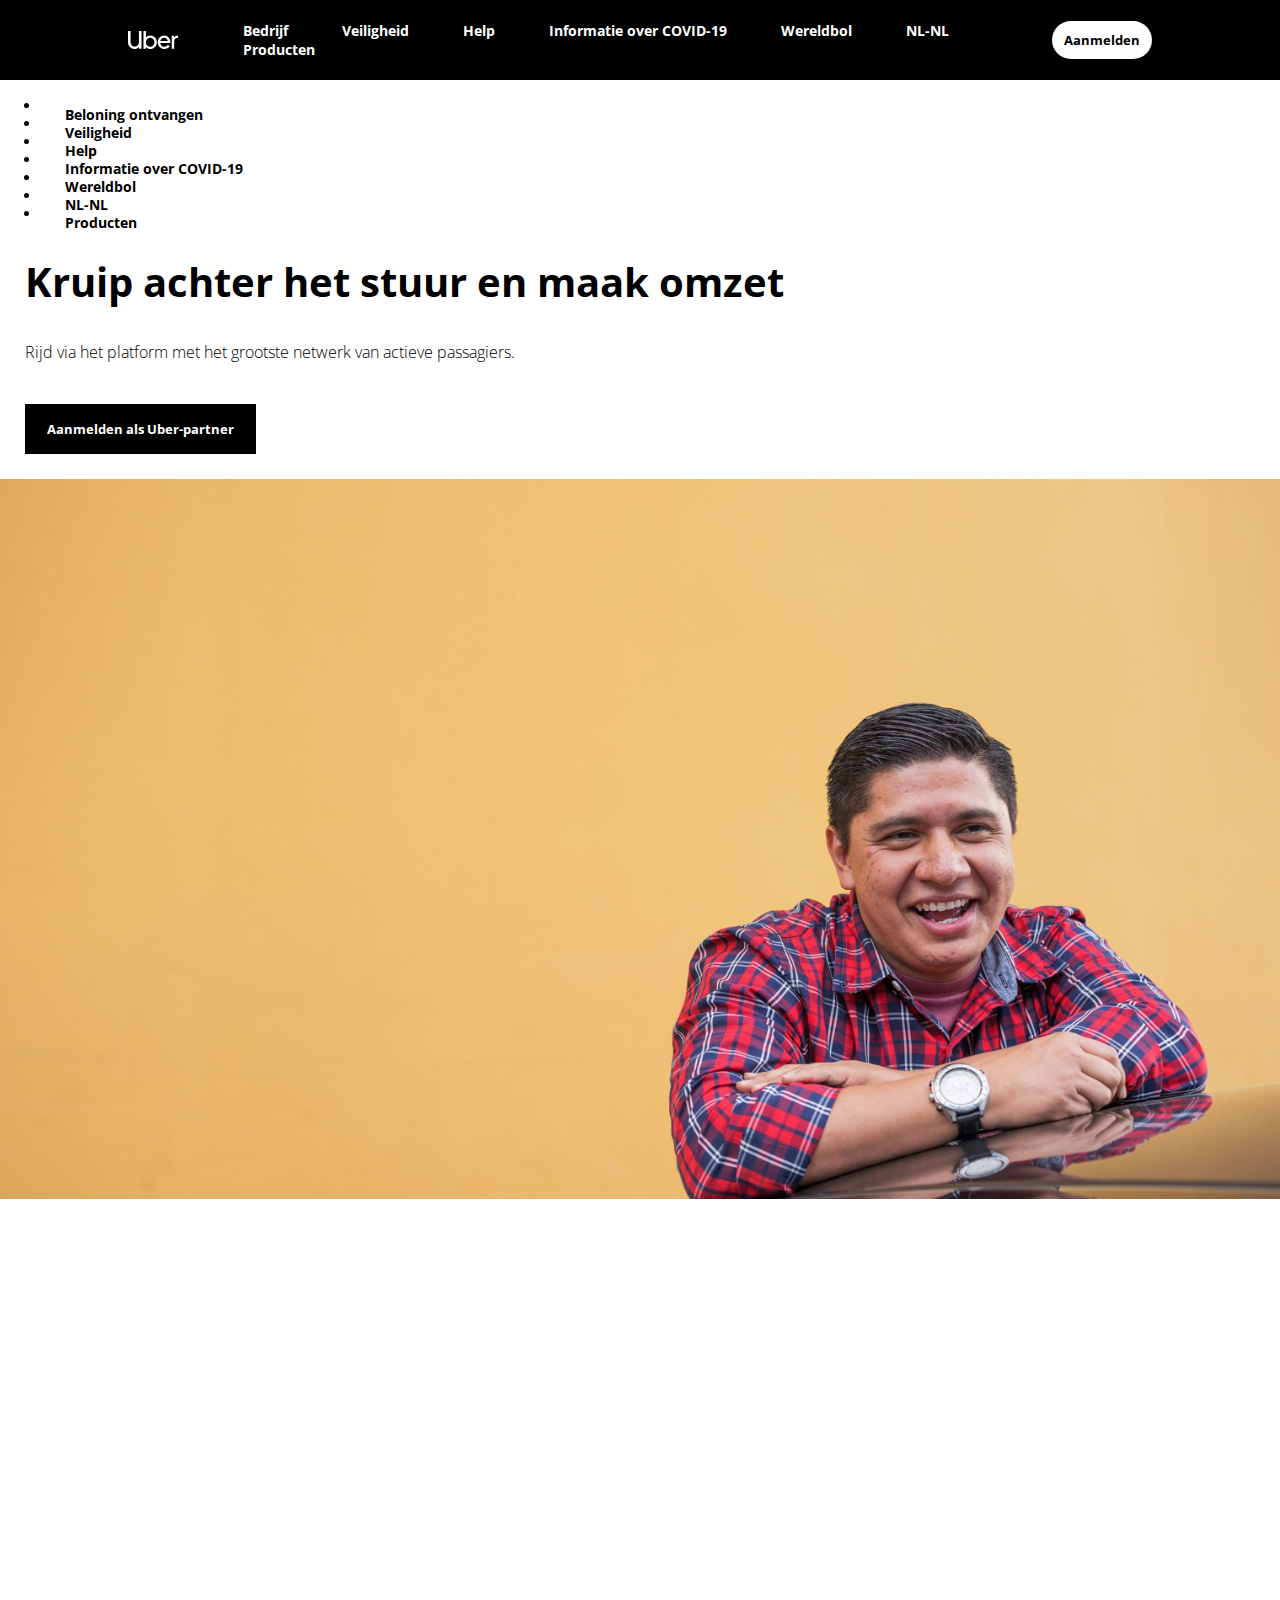
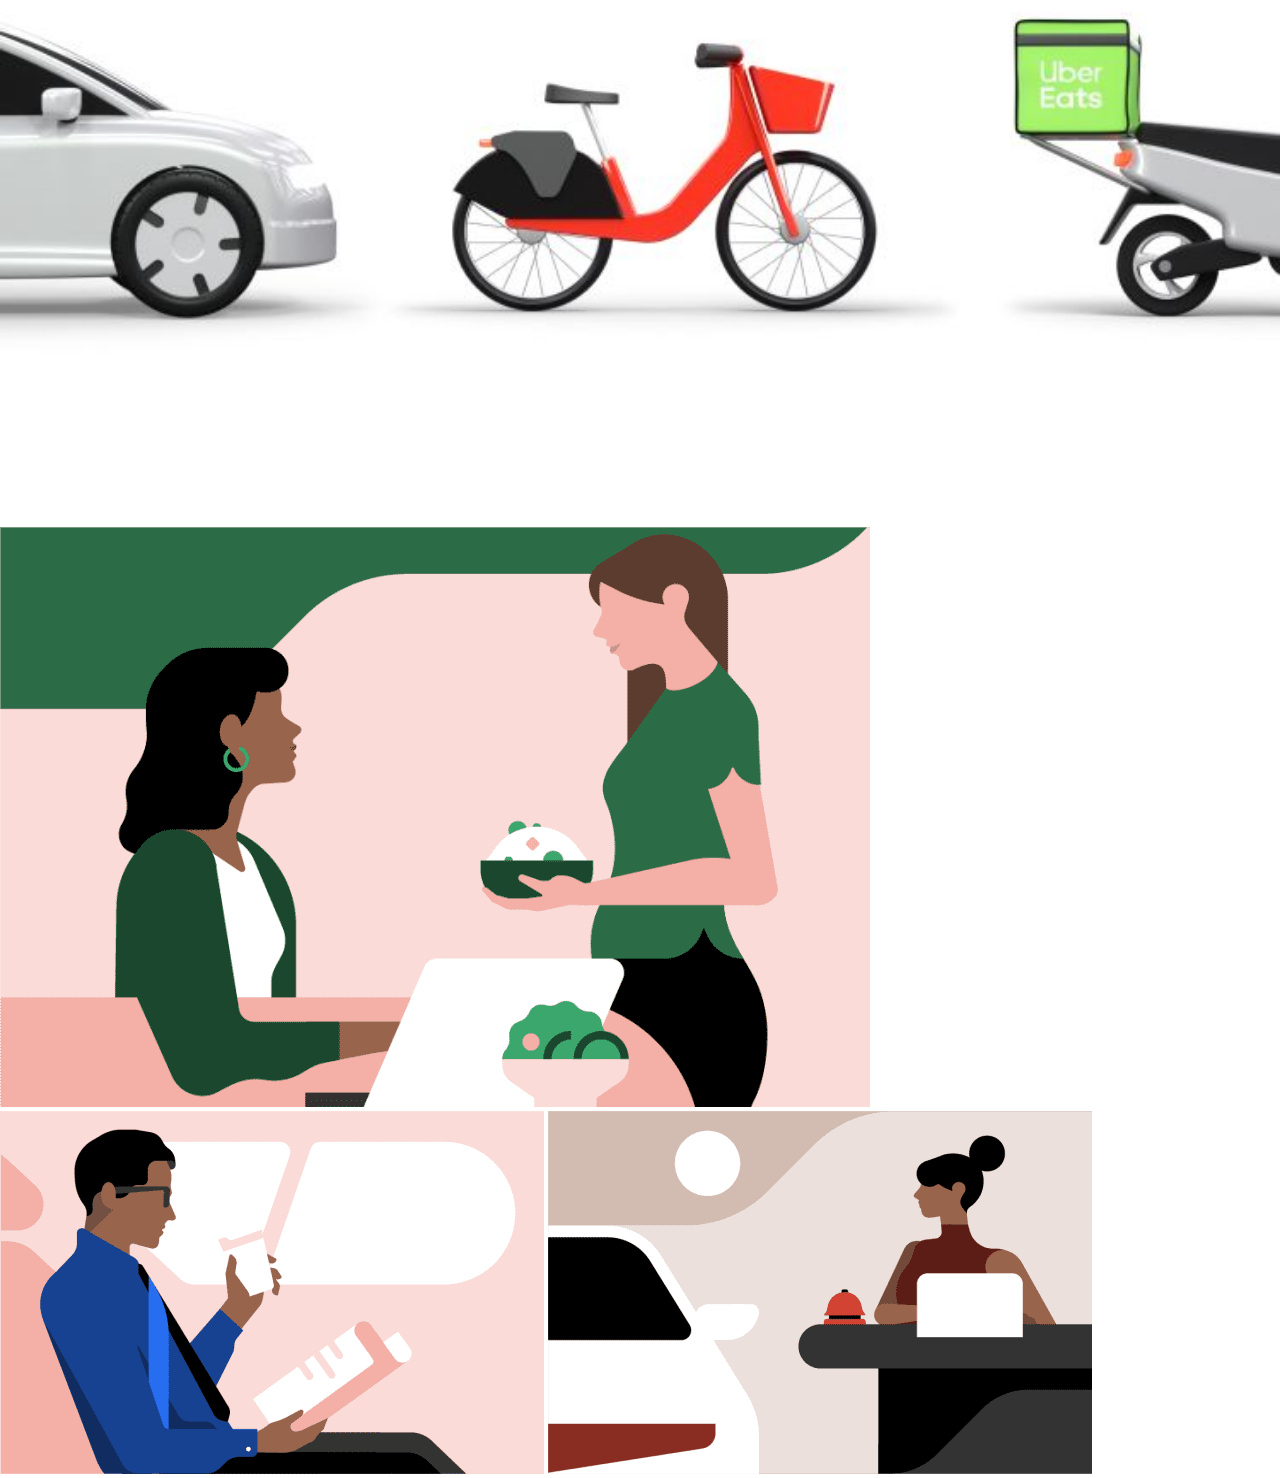
==== index.html @ d119d4b0 "Add files via upload" ====
<!doctype html>
<html lang="nl">

<head>
    <meta charset="UTF-8">
    <meta name="author" content="jouw naam">
    <meta name="viewport" content="width=device-width, initial-scale=1">

    <title>Het Uber-platform</title>

    <link href="styles/style.css" rel="stylesheet">
    <link href="https://fonts.googleapis.com/css2?family=Open+Sans&display=swap" rel="stylesheet">
    <link href="https://fonts.googleapis.com/css2?family=Open+Sans:wght@300&display=swap" rel="stylesheet">
</head>

<body>
    <header>
        <img class="logo" src="images/uberlogo.svg" alt="Uber logo">
        <nav>
            <ul class="navbar">
                <li><a href="#">Bedrijf</a> </li>
                <li><a href="#">Veiligheid</a> </li>
                <li><a href="#">Help</a> </li>
                <li><a href="#">Informatie over COVID-19</a> </li>
                <li><a href="#">Wereldbol</a> </li>
                <li><a href="#">NL-NL</a> </li>
                <li><a href="#">Producten</a> </li>
            </ul>
        </nav>
        <a class="aanmelden" href="#"><button>Aanmelden</button></a>
    </header>
     <nav>
            <ul class="headbar">
                <li><a href="#">Beloning ontvangen</a> </li>
                <li><a href="#">Veiligheid</a> </li>
                <li><a href="#">Help</a> </li>
                <li><a href="#">Informatie over COVID-19</a> </li>
                <li><a href="#">Wereldbol</a> </li>
                <li><a href="#">NL-NL</a> </li>
                <li><a href="#">Producten</a> </li>
            </ul>
        </nav>
    <h1>Kruip achter het stuur en maak omzet
    </h1>
    <h3>Rijd via het platform met het grootste netwerk van actieve passagiers.
    </h3>
    <button class="partner"> Aanmelden als Uber-partner
    </button>
    <img class="bodypic" src="images/uberpic1.jpg" alt="Uber Header">
    <img class="bodypic" src="images/uberpic2.jpg" alt="Uber Product">
    <img class="business" src="images/business1.png" alt="Maaltijden">
    <img class="business" src="images/business2.png" alt="Ritten">
    <img class="business" src="images/business3.png" alt="Aangeboden Ritten">
    <script src="scripts/script.js"></script>
</body>

</html>
---- styles/style.css ----
/* CSS Document */
*, *::after, *::before {
  box-sizing:border-box;  
}

/* Media Queries: Tablet Landscape */
@media screen and (max-width: 1060px) {
    #primary { width:67%; }
    #secondary { width:30%; margin-left:3%;}  
}

/* Media Queries: Tabled Portrait */
@media screen and (max-width: 768px) {
    #primary { width:100%; }
    #secondary { width:100%; margin:0; border:none; }
}

/* https://catswhocode.com/how-to-make-a-responsive-website/ */

html,body
{
    width: 100%;
    margin: 0px;
    padding: 0px;
    overflow-x: hidden; 
}

header {
    display: flex;
    justify-content: space-between;
    align-items: center;
    margin: 0;
    padding: 5px 10%;
    background-color: black;
}

.logo {
    width: 50px;
}

.navbar {
    list-style: none;
}

.navbar li {
    display: inline-block;
}

.navbar li a {
    color: white;
    padding: 9px 25px;
    font-family: 'Open Sans', sans-serif;
    text-decoration: none;
    font-size: 0.9em;
    font-weight: bold;
}

.navbar li a:hover {
    background-color: darkgray;
    border: none;
    border-radius: 50px;
    cursor: pointer;
    transition: all 0.3s ease 0s;
}


button {
    padding: 10px 12px;
    background-color: white;
    border: none;
    border-radius: 50px;
    cursor: pointer;
    transition: all 0.3s ease 0s;
    font-family: 'Open Sans', sans-serif;
    font-weight: Bold;
}

button:hover {
    background-color: lightgrey;
}

.headbar a{
    position: absolute;
    color: black;
    padding: 9px 25px;
    font-family: 'Open Sans', sans-serif;
    text-decoration: none;
    font-size: 0.9em;
    font-weight: bold;
}

h1 {
    color: black;
    padding: 5px 25px;
    font-family: 'Open Sans', sans-serif;
    text-decoration: none;
    font-size: 2.5em;
    font-weight: bold;
    max-width: 90%;
}

h3 {
    color: black;
    padding-left: 25px;
    font-family: 'Open Sans', sans-serif;
    text-decoration: none;
    font-size: 1em;
    font-weight: 300; 
    max-width: 80%;
}



.partner {
    color: white;
    padding: 16px 22px;
    margin: 25px 25px;
    background-color: black;
    border: none;
    border-radius: 0px;
    cursor: pointer;
    transition: all 0.5s ease 0s;
    font-family: 'Open Sans', sans-serif;
    font-weight: Bold;
}

.partner:hover {
    background-color: darkgrey;
}


.bodypic {
    width: 100%;
    position: relative;
    
}

.business {
    max-width: 80%;
    left: 50%;
   top: 50%;
}
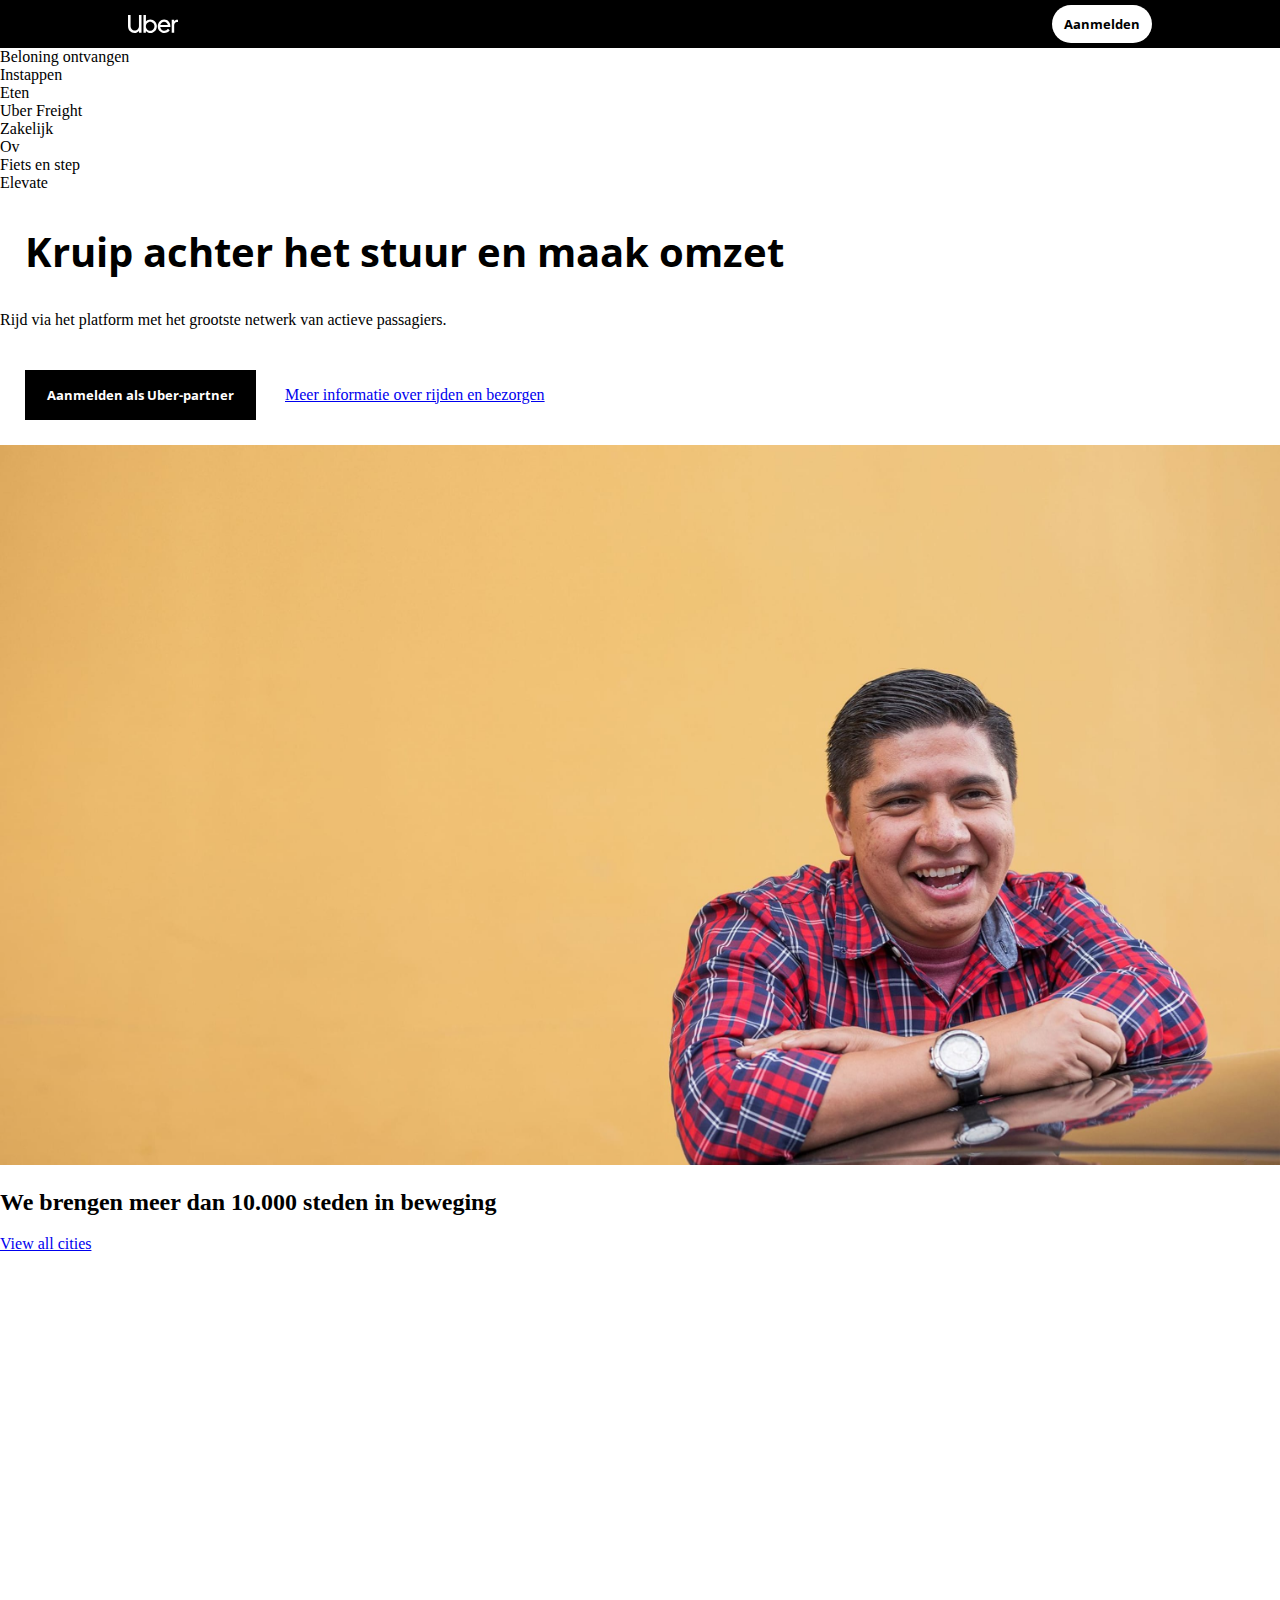
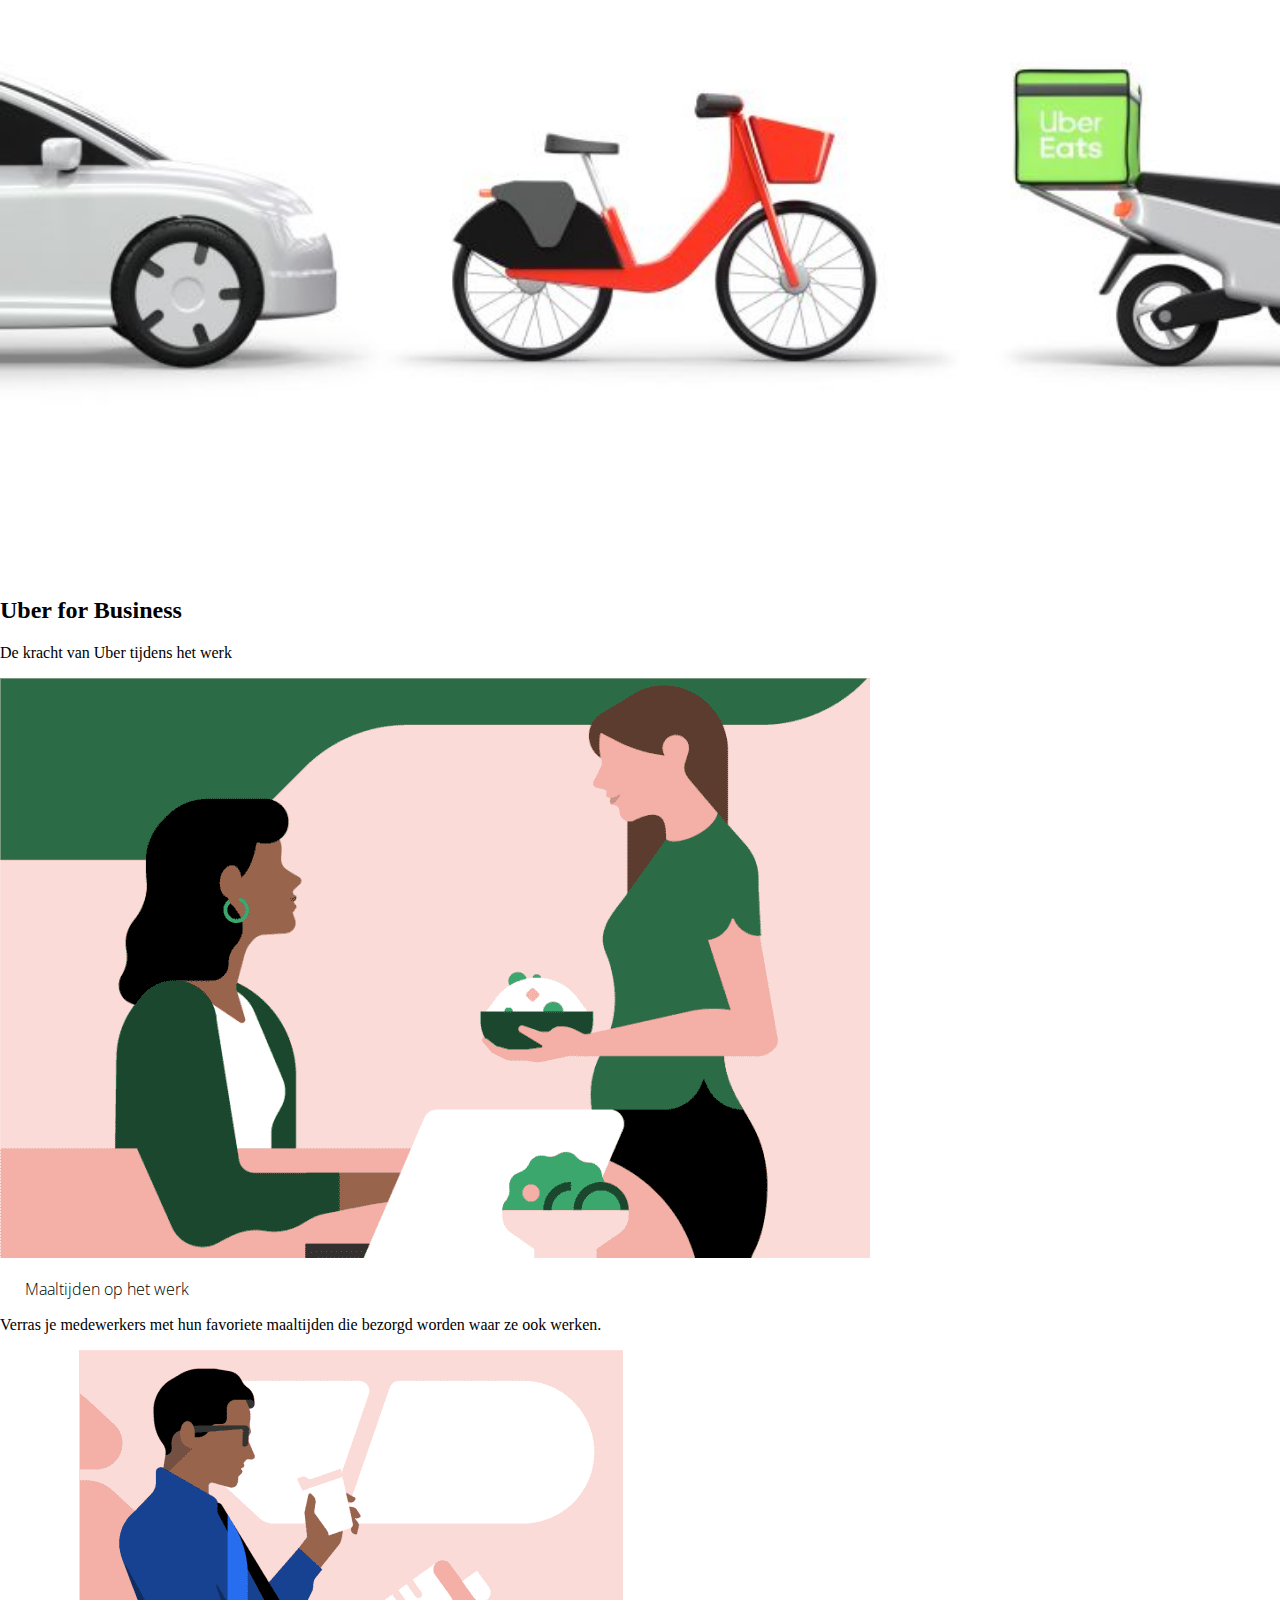
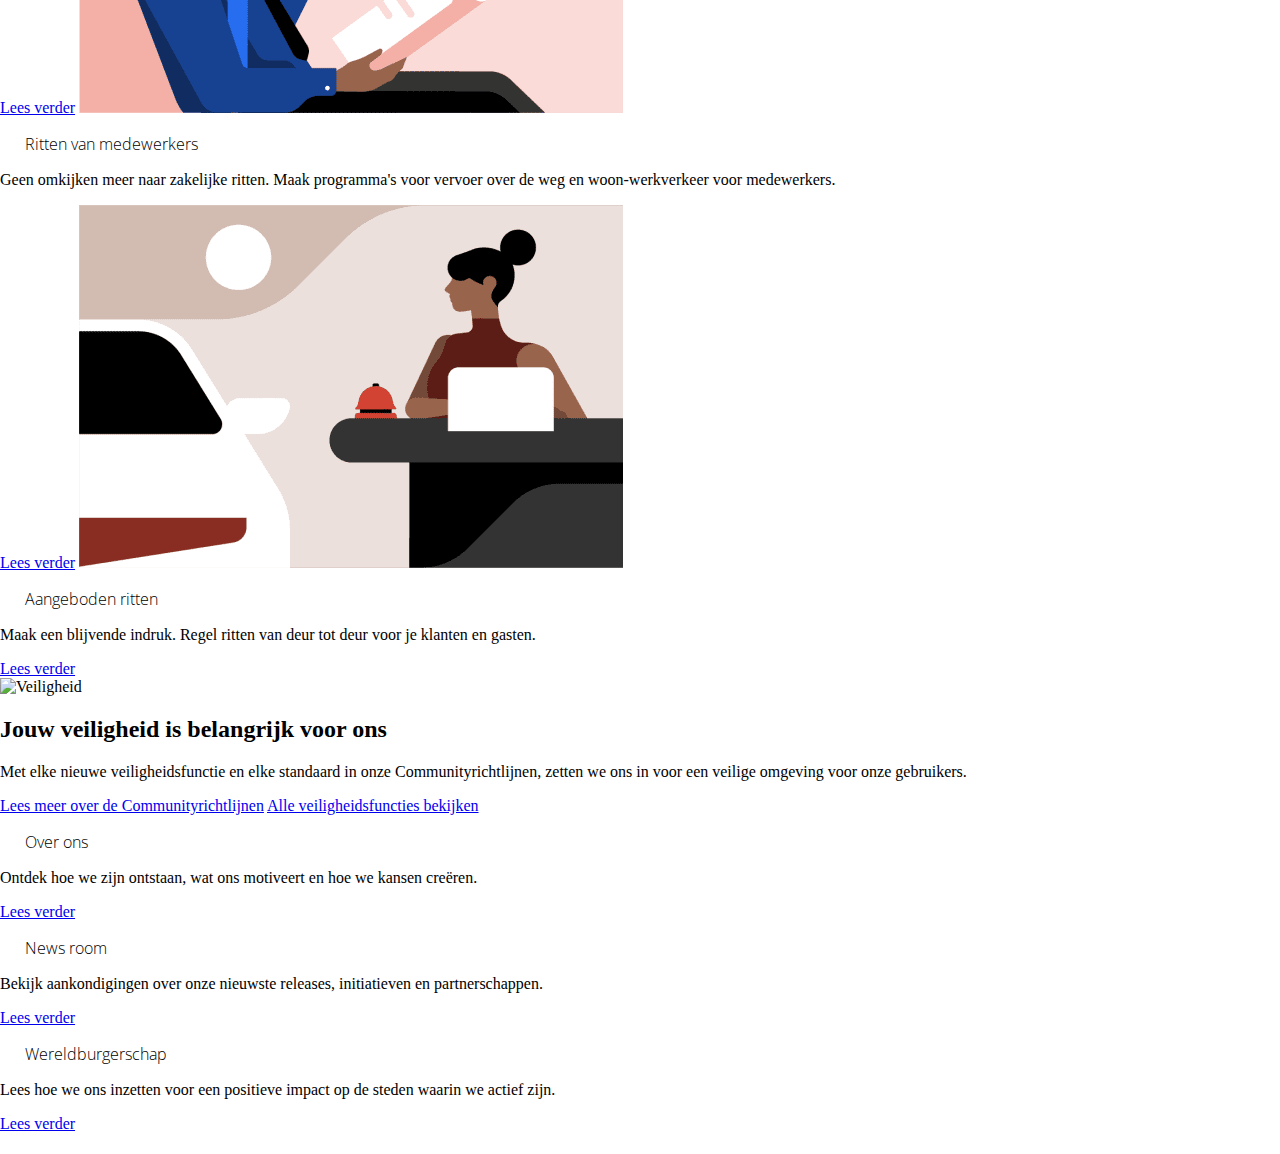
==== commit 3505cefa: "Add files via upload" ====
--- a/index.html
+++ b/index.html
@@ -16,41 +16,87 @@
 <body>
     <header>
         <img class="logo" src="images/uberlogo.svg" alt="Uber logo">
-        <nav>
-            <ul class="navbar">
-                <li><a href="#">Bedrijf</a> </li>
-                <li><a href="#">Veiligheid</a> </li>
-                <li><a href="#">Help</a> </li>
-                <li><a href="#">Informatie over COVID-19</a> </li>
-                <li><a href="#">Wereldbol</a> </li>
-                <li><a href="#">NL-NL</a> </li>
-                <li><a href="#">Producten</a> </li>
-            </ul>
-        </nav>
         <a class="aanmelden" href="#"><button>Aanmelden</button></a>
+
     </header>
-     <nav>
-            <ul class="headbar">
-                <li><a href="#">Beloning ontvangen</a> </li>
-                <li><a href="#">Veiligheid</a> </li>
-                <li><a href="#">Help</a> </li>
-                <li><a href="#">Informatie over COVID-19</a> </li>
-                <li><a href="#">Wereldbol</a> </li>
-                <li><a href="#">NL-NL</a> </li>
-                <li><a href="#">Producten</a> </li>
-            </ul>
-        </nav>
-    <h1>Kruip achter het stuur en maak omzet
-    </h1>
-    <h3>Rijd via het platform met het grootste netwerk van actieve passagiers.
-    </h3>
-    <button class="partner"> Aanmelden als Uber-partner
-    </button>
+
+    <section class="slider">
+        <div class="slide" id="slide-1"><a>Beloning ontvangen</a></div>
+        <div class="slide" id="slide-2"><a>Instappen</a></div>
+        <div class="slide" id="slide-3"><a>Eten</a></div>
+        <div class="slide" id="slide-4"><a>Uber Freight</a></div>
+        <div class="slide" id="slide-5"><a>Zakelijk</a></div>
+        <div class="slide" id="slide-6"><a>Ov</a></div>
+        <div class="slide" id="slide-7"><a>Fiets en step</a></div>
+        <div class="slide" id="slide-8"><a>Elevate</a></div>
+    </section>
+
+
+    <section>
+        <h1>Kruip achter het stuur en maak omzet
+        </h1>
+        <p>Rijd via het platform met het grootste netwerk van actieve passagiers.
+        </p>
+        <button class="partner"> Aanmelden als Uber-partner
+        </button>
+        <a class="meerinfo" href="url">Meer informatie over rijden en bezorgen</a>
+    </section>
+
     <img class="bodypic" src="images/uberpic1.jpg" alt="Uber Header">
-    <img class="bodypic" src="images/uberpic2.jpg" alt="Uber Product">
-    <img class="business" src="images/business1.png" alt="Maaltijden">
-    <img class="business" src="images/business2.png" alt="Ritten">
-    <img class="business" src="images/business3.png" alt="Aangeboden Ritten">
+
+    <section>
+        <h2>We brengen meer dan 10.000 steden in beweging</h2>
+        <a href="url">View all cities</a>
+        <img class="bodypic" src="images/uberpic2.jpg" alt="Uber Product">
+    </section>
+
+    <section>
+        <h2>Uber for Business</h2>
+        <p>De kracht van Uber tijdens het werk</p>
+        <img class="business" src="images/business1.png" alt="Maaltijden">
+        <h3>Maaltijden op het werk</h3>
+        <p>Verras je medewerkers met hun favoriete maaltijden die bezorgd worden waar ze ook werken.</p>
+        <a class="meerinfo" href="url">Lees verder</a>
+
+        <img class="business" src="images/business2.png" alt="Ritten">
+        <h3>Ritten van medewerkers</h3>
+        <p>Geen omkijken meer naar zakelijke ritten. Maak programma's voor vervoer over de weg en woon-werkverkeer voor medewerkers.</p>
+        <a class="meerinfo" href="url">Lees verder</a>
+
+        <img class="business" src="images/business3.png" alt="Aangeboden Ritten">
+        <h3>Aangeboden ritten</h3>
+        <p>Maak een blijvende indruk. Regel ritten van deur tot deur voor je klanten en gasten.</p>
+        <a class="meerinfo" href="url">Lees verder</a>
+    </section>
+
+    <section>
+        <img class="business" src="images/veiligheid.svg" alt="Veiligheid">
+        <h2>Jouw veiligheid is belangrijk voor ons</h2>
+        <p>Met elke nieuwe veiligheidsfunctie en elke standaard in onze Communityrichtlijnen, zetten we ons in voor een veilige omgeving voor onze gebruikers.</p>
+        <a class="leesverder" href="url">Lees meer over de Communityrichtlijnen</a>
+        <a class="leesverder" href="url">Alle veiligheidsfuncties bekijken</a>
+    </section>
+
+    <section>
+        <h3>Over ons</h3>
+        <p>Ontdek hoe we zijn ontstaan, wat ons motiveert en hoe we kansen creëren.</p>
+        <a class="meerinfo" href="url">Lees verder</a>
+
+        <h3>News room</h3>
+        <p>Bekijk aankondigingen over onze nieuwste releases, initiatieven en partnerschappen.</p>
+        <a class="meerinfo" href="url">Lees verder</a>
+
+        <h3>Wereldburgerschap</h3>
+        <p>Lees hoe we ons inzetten voor een positieve impact op de steden waarin we actief zijn.</p>
+        <a class="meerinfo" href="url">Lees verder</a>
+    </section>
+
+    <footer>
+        <img class="logo" src="images/uberlogo.svg" alt="Uber logo">
+    </footer>
+
+
+
     <script src="scripts/script.js"></script>
 </body>
 
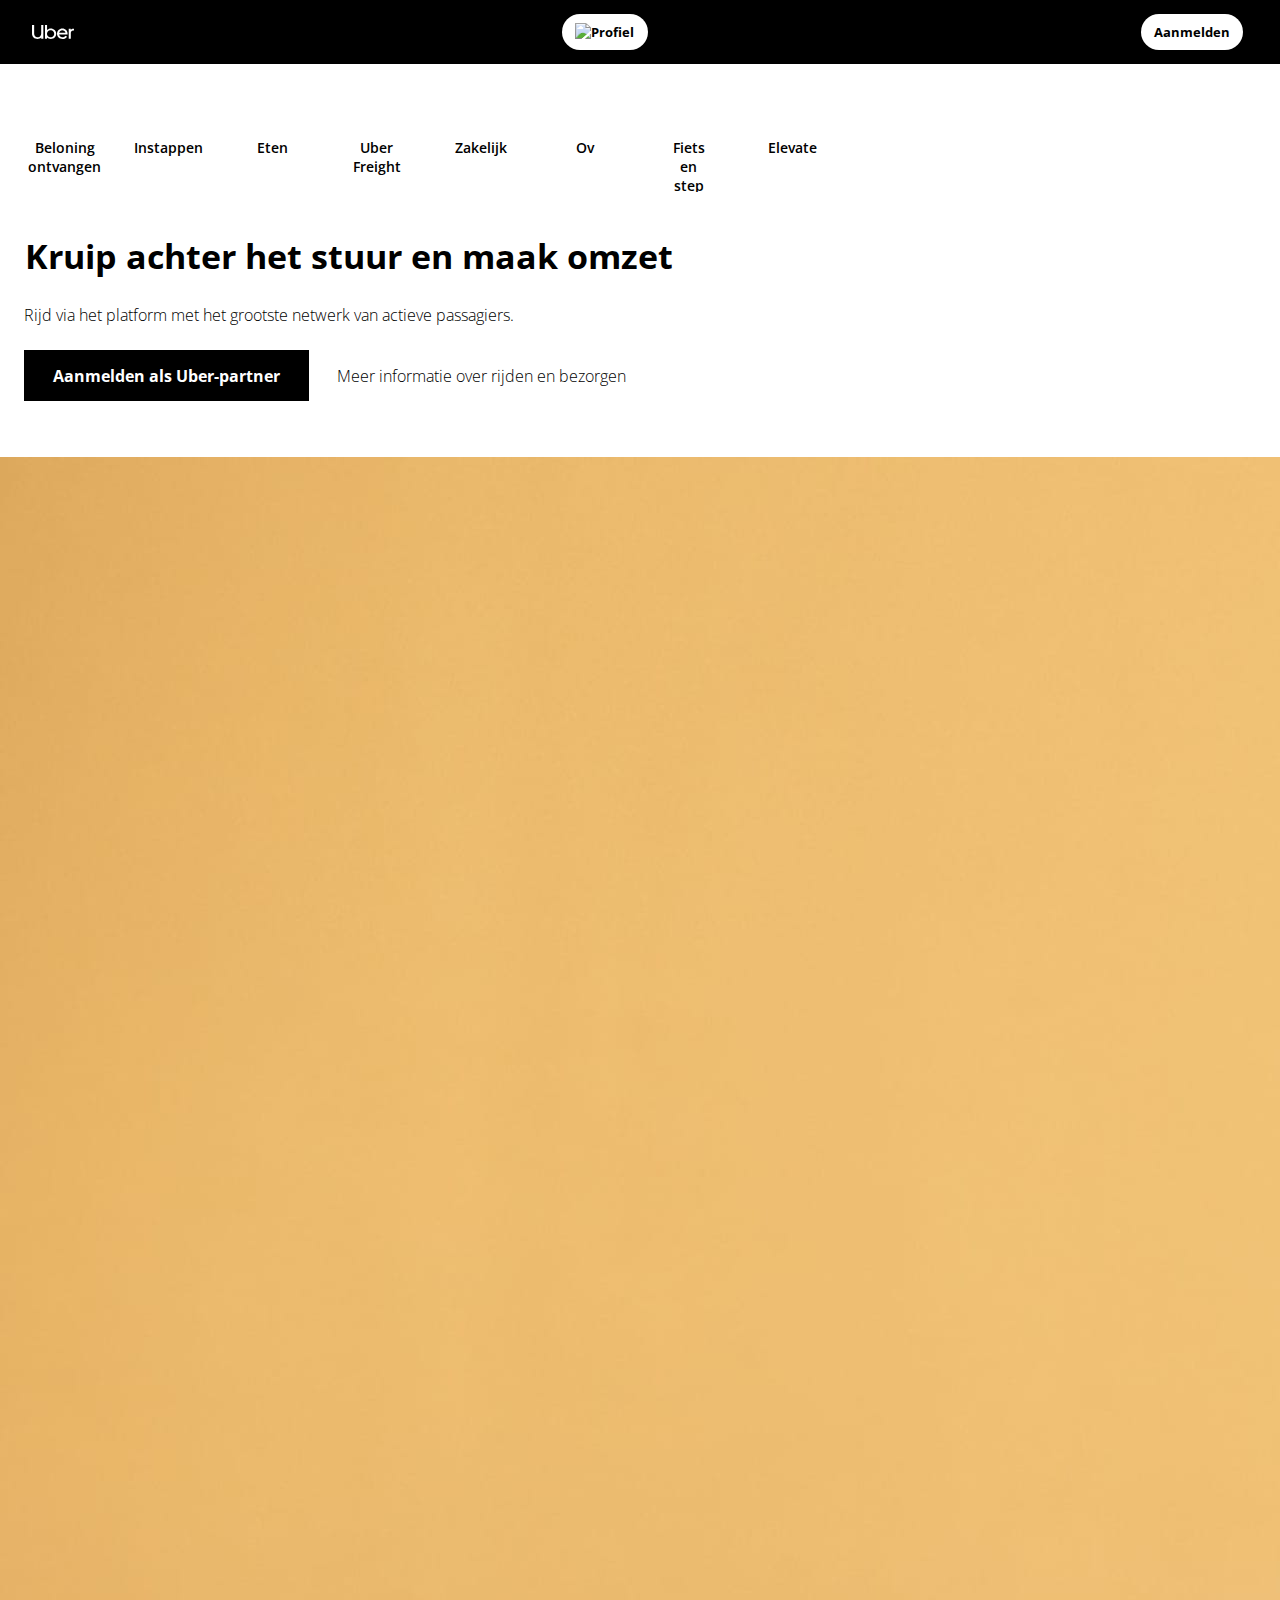
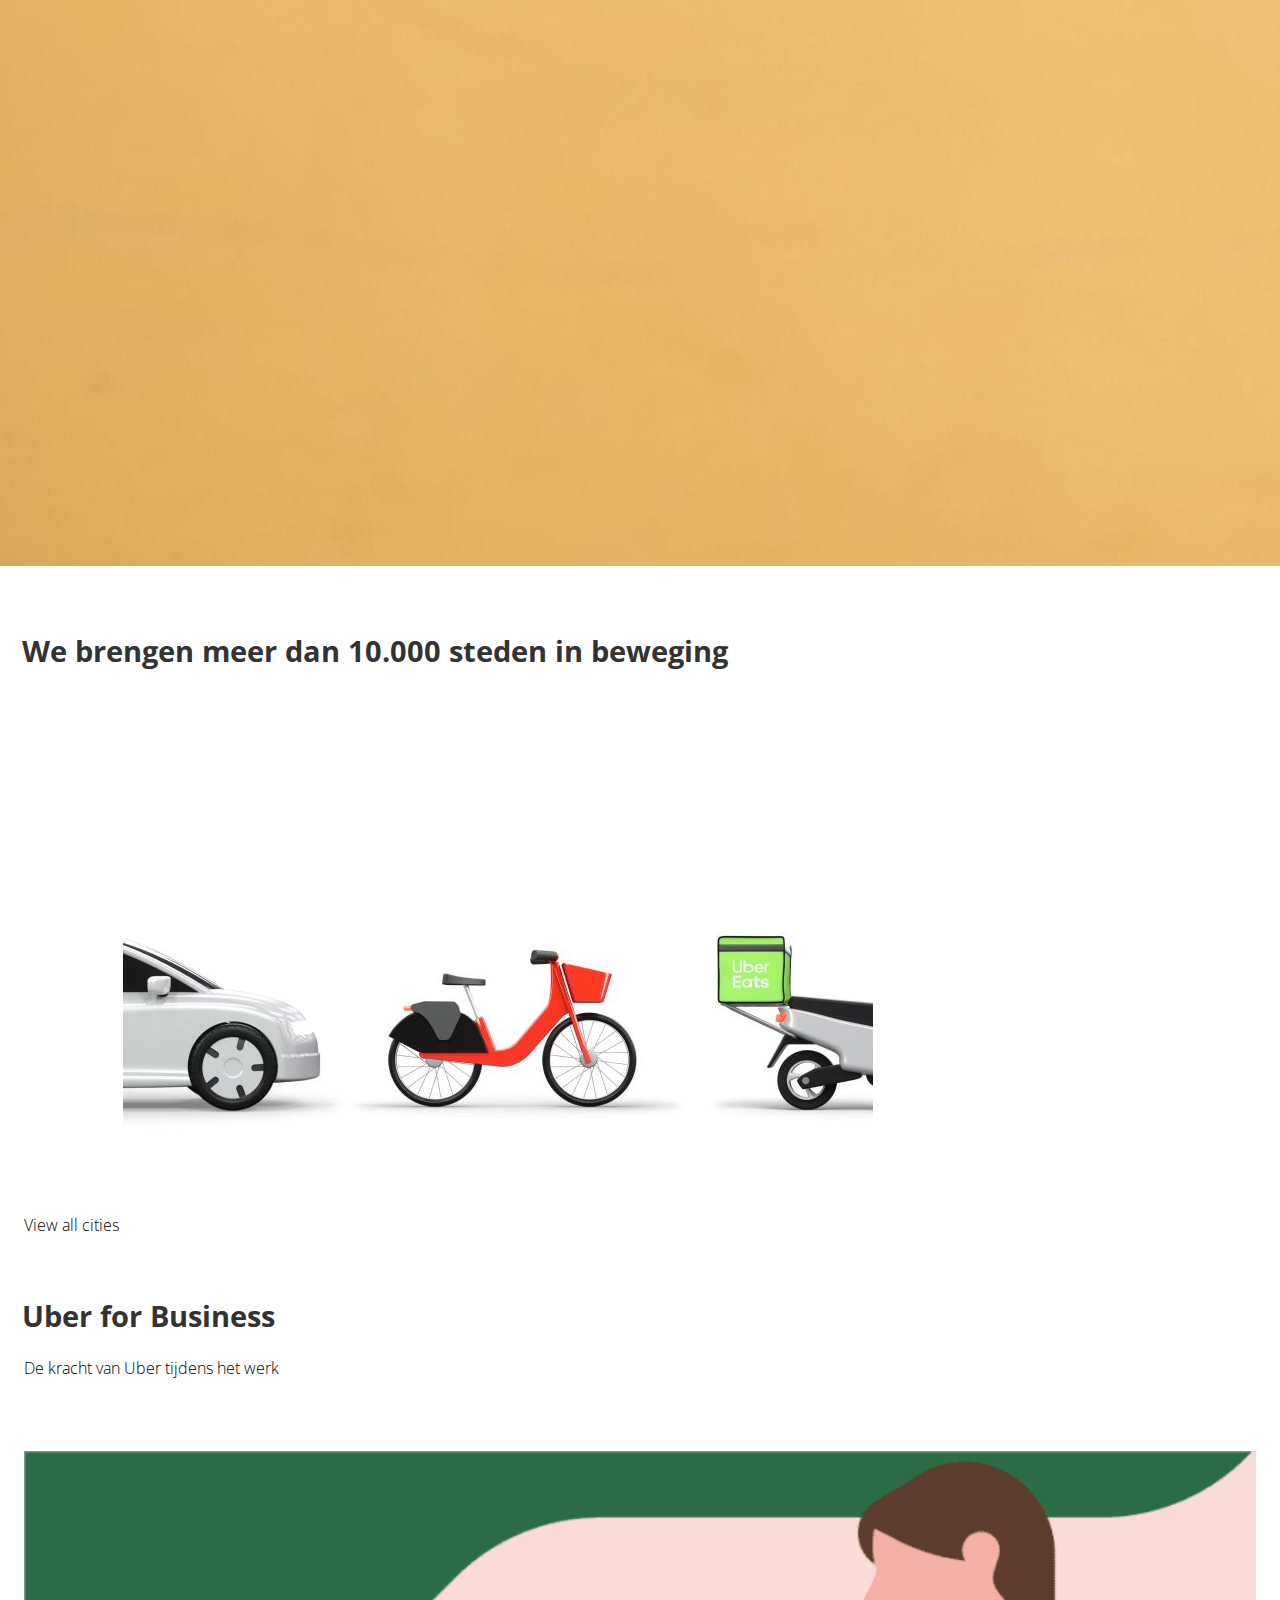
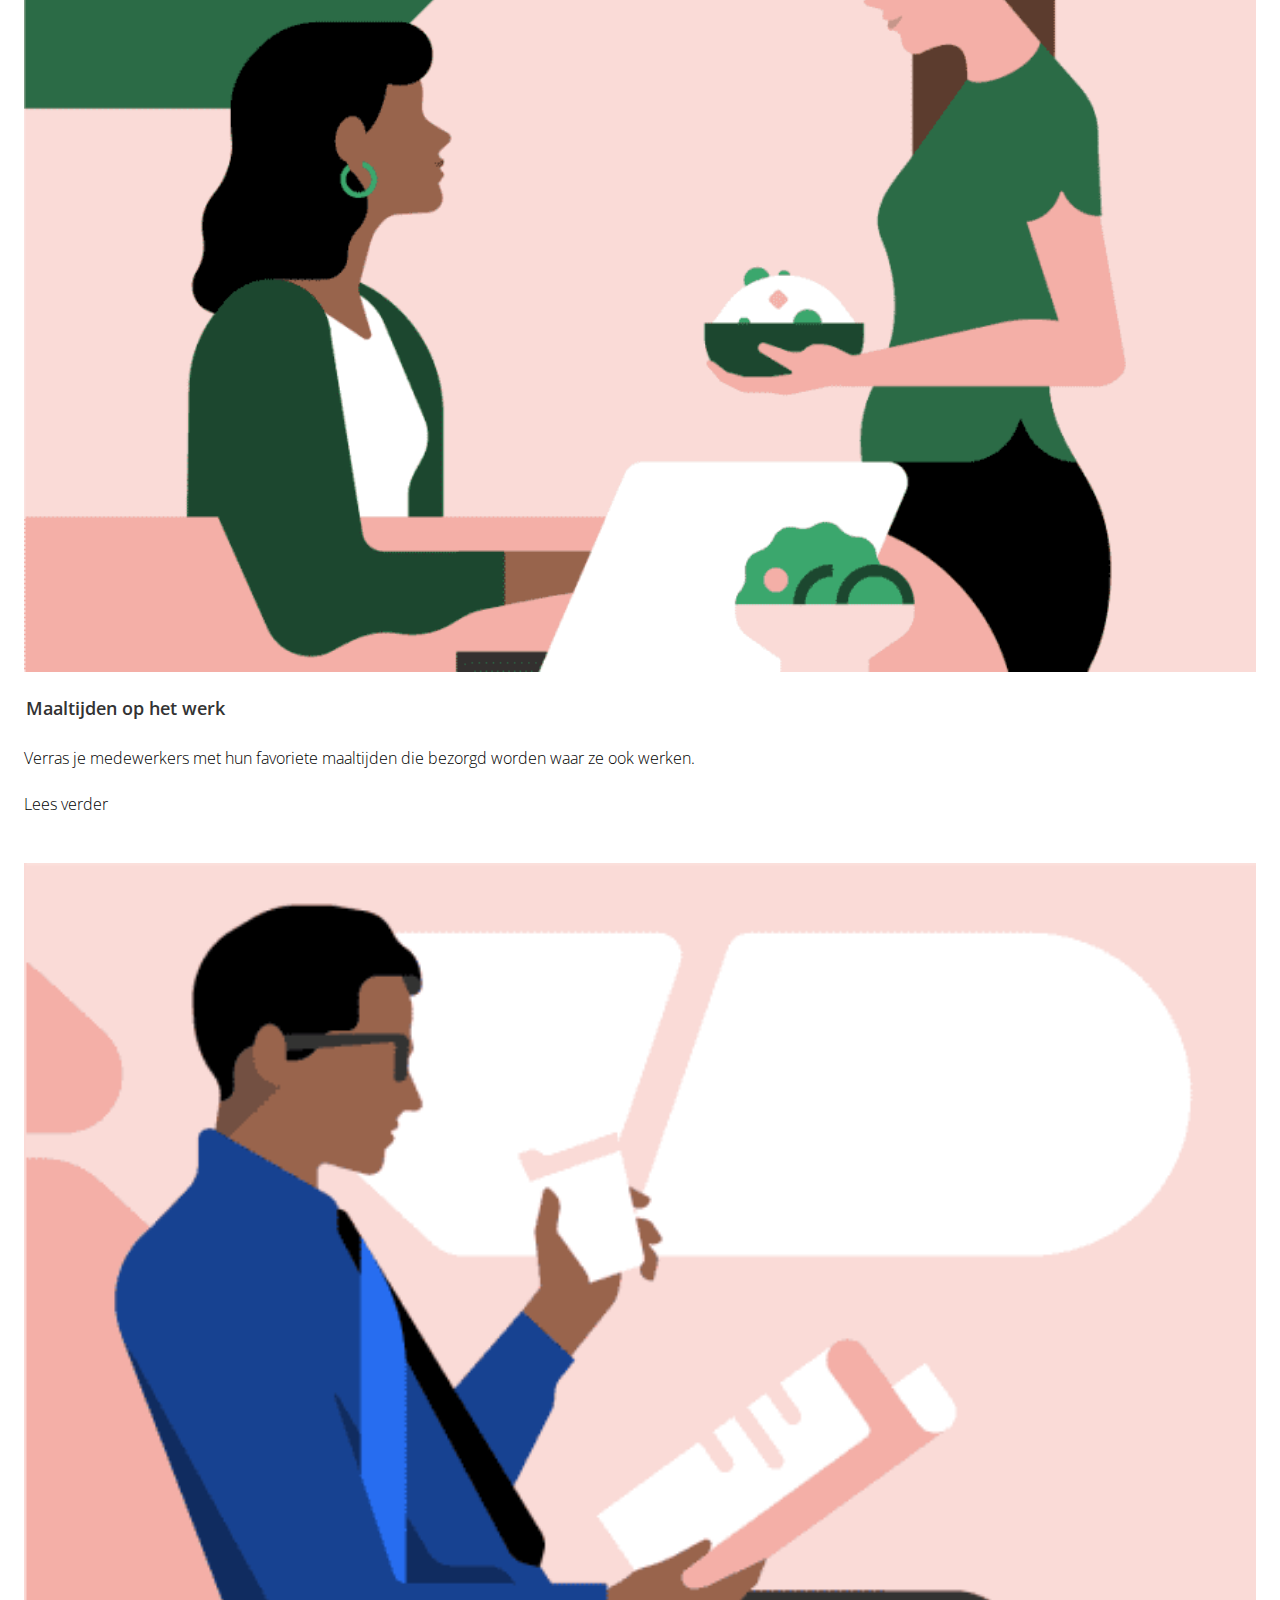
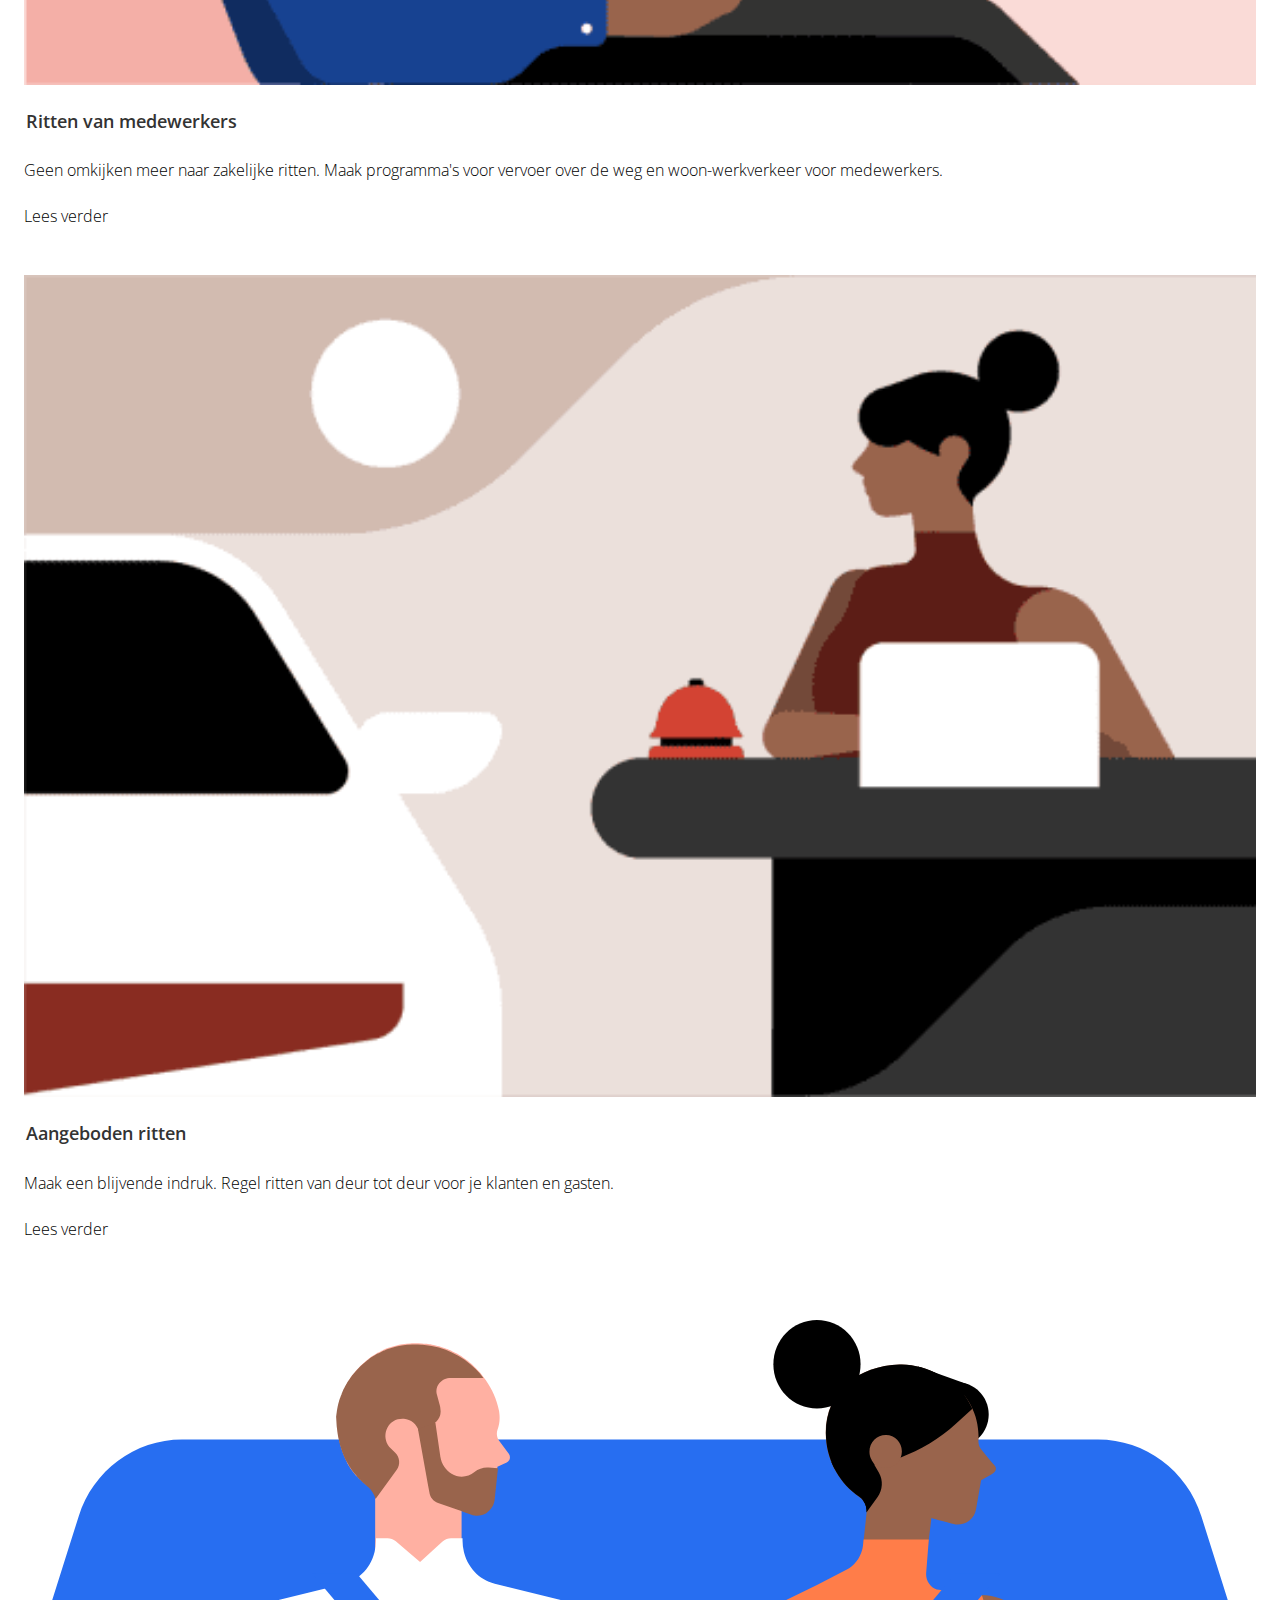
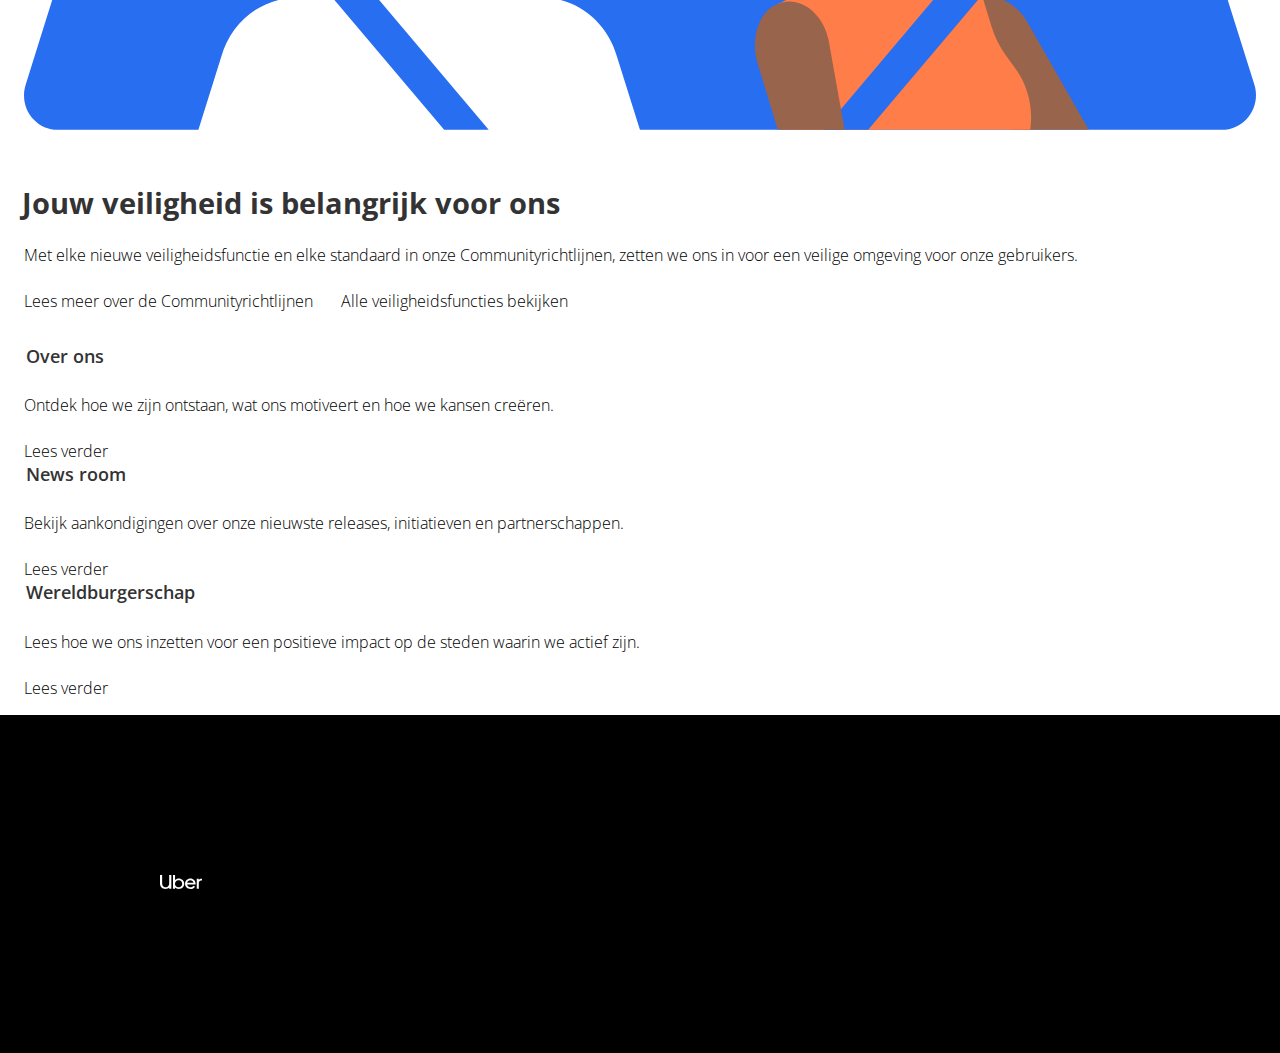
==== commit d626dec1: "Add files via upload" ====
--- a/index.html
+++ b/index.html
@@ -16,6 +16,7 @@
 <body>
     <header>
         <img class="logo" src="images/uberlogo.svg" alt="Uber logo">
+        <button><img src="images/user.svg" alt="Profiel"></button>
         <a class="aanmelden" href="#"><button>Aanmelden</button></a>
 
     </header>
@@ -41,13 +42,15 @@
         </button>
         <a class="meerinfo" href="url">Meer informatie over rijden en bezorgen</a>
     </section>
-
-    <img class="bodypic" src="images/uberpic1.jpg" alt="Uber Header">
+    
+    <section id="heroimage">
+    <img src="images/uberpic1.jpg" alt="Uber Header">
+    </section>
 
     <section>
         <h2>We brengen meer dan 10.000 steden in beweging</h2>
         <a href="url">View all cities</a>
-        <img class="bodypic" src="images/uberpic2.jpg" alt="Uber Product">
+        <img class="heroimage" src="images/uberpic2.jpg" alt="Uber Product">
     </section>
 
     <section>
--- a/styles/style.css
+++ b/styles/style.css
@@ -1,28 +1,17 @@
 /* CSS Document */
-*, *::after, *::before {
-  box-sizing:border-box;  
-}
-
-/* Media Queries: Tablet Landscape */
-@media screen and (max-width: 1060px) {
-    #primary { width:67%; }
-    #secondary { width:30%; margin-left:3%;}  
-}
-
-/* Media Queries: Tabled Portrait */
-@media screen and (max-width: 768px) {
-    #primary { width:100%; }
-    #secondary { width:100%; margin:0; border:none; }
-}
-
-/* https://catswhocode.com/how-to-make-a-responsive-website/ */
-
-html,body
-{
+*,
+*::after,
+*::before {
+    box-sizing: border-box;
+}
+
+
+html,
+body {
     width: 100%;
     margin: 0px;
     padding: 0px;
-    overflow-x: hidden; 
+    overflow-x: hidden;
 }
 
 header {
@@ -30,42 +19,58 @@
     justify-content: space-between;
     align-items: center;
     margin: 0;
-    padding: 5px 10%;
+    padding: 0.65em 2em;
     background-color: black;
+    height: 4em;
 }
 
 .logo {
-    width: 50px;
-}
-
-.navbar {
-    list-style: none;
-}
-
-.navbar li {
-    display: inline-block;
-}
-
-.navbar li a {
-    color: white;
-    padding: 9px 25px;
+    width: 2.6em;
+}
+
+.aanmelden {
+    margin: 0;
+    padding: 0.3em;
+}
+
+
+
+.slider {
+    width: 100%;
+    height: 8em;
+    display: flex;
+    overflow: auto;
+}
+
+.slide {
+    width: 6.5em;
+    height: 100%;
+    background-color: white;
+
+}
+
+
+.slide a {
+    margin: 3em 3em 3em 3em;
+    color: black;
+    display: flex;
+    justify-content: center;
+    align-items: center;
+    text-align: center;
+    top: 3em;
     font-family: 'Open Sans', sans-serif;
     text-decoration: none;
     font-size: 0.9em;
-    font-weight: bold;
-}
-
-.navbar li a:hover {
-    background-color: darkgray;
-    border: none;
-    border-radius: 50px;
-    cursor: pointer;
-    transition: all 0.3s ease 0s;
-}
-
+    font-weight: 600;
+
+}
+
+.slider {
+    ... -webkit-overflow-scrolling: touch;
+}
 
 button {
-    padding: 10px 12px;
+    padding: 0.7em 1em;
     background-color: white;
     border: none;
     border-radius: 50px;
@@ -79,42 +84,61 @@
     background-color: lightgrey;
 }
 
-.headbar a{
-    position: absolute;
-    color: black;
-    padding: 9px 25px;
-    font-family: 'Open Sans', sans-serif;
-    text-decoration: none;
-    font-size: 0.9em;
+section {
+    margin: 0;
+    padding: 1em 0em 1em 0em;
+}
+
+h1 {
+    color: black;
+    margin: 0;
+    padding: 0.75em 0.75em;
+    font-family: 'Open Sans', sans-serif;
+    text-decoration: none;
+    font-size: 2.1em;
     font-weight: bold;
 }
 
-h1 {
-    color: black;
-    padding: 5px 25px;
-    font-family: 'Open Sans', sans-serif;
-    text-decoration: none;
-    font-size: 2.5em;
+h2 {
+    color: #333333;
+    margin: 0;
+    padding: 1em 0.75em 0.75em 0.75em;
+    font-family: 'Open Sans', sans-serif;
+    text-decoration: none;
+    font-size: 1.8em;
     font-weight: bold;
+}
+
+h3 {
+    margin: 0;
+    padding: 0em 0em 1.5em 1.5em;
+    color: #333333;
+    font-family: 'Open Sans', sans-serif;
+    text-decoration: none;
+    font-size: 1.1em;
+    font-weight: 600;
     max-width: 90%;
 }
 
-h3 {
-    color: black;
-    padding-left: 25px;
-    font-family: 'Open Sans', sans-serif;
-    text-decoration: none;
-    font-size: 1em;
-    font-weight: 300; 
-    max-width: 80%;
-}
-
-
+.meerinfo {
+    margin: 0em;
+    padding-bottom: 5em;
+    font-family: 'Open Sans', sans-serif;
+    text-decoration: none;
+    font-size: 1em;
+    font-weight: 300;
+    max-width: 90%;
+}
+
+.meerinfo a {
+    color: black;
+    text-decoration: none;
+}
 
 .partner {
     color: white;
-    padding: 16px 22px;
-    margin: 25px 25px;
+    padding: 0.9em 1.8em;
+    margin: 0em 0em 1.5em 1.5em;
     background-color: black;
     border: none;
     border-radius: 0px;
@@ -122,7 +146,10 @@
     transition: all 0.5s ease 0s;
     font-family: 'Open Sans', sans-serif;
     font-weight: Bold;
-}
+    font-size: 1em;
+
+}
+
 
 .partner:hover {
     background-color: darkgrey;
@@ -131,12 +158,55 @@
 
 .bodypic {
     width: 100%;
-    position: relative;
+
+}
+
+.business {
+    margin: 0;
+    padding: 3em 1.5em 1.5em 1.5em;
+    width: 100%;
+    display: flex;
+    align-items: center;
+    text-align: center;
     
 }
 
-.business {
-    max-width: 80%;
-    left: 50%;
-   top: 50%;
+
+a {
+    margin: 0em;
+    padding: 1em 0em 5em 1.5em;
+    font-family: 'Open Sans', sans-serif;
+    text-decoration: none;
+    font-size: 1em;
+    font-weight: 300;
+    color: black;
+    text-decoration: none;
+}
+
+p {
+    max-width: 90%;
+    margin: 0em;
+    padding-left: 1.5em;
+    padding-bottom: 1.5em;
+    font-family: 'Open Sans', sans-serif;
+    text-decoration: none;
+    font-size: 1em;
+    font-weight: 300;
+    color: black;
+    text-decoration: none;
+}
+
+.leesverder {
+    margin: 0em;
+    padding: 1em 0em 1em 1.5em;
+    font-family: 'Open Sans', sans-serif;
+    text-decoration: none;
+    font-size: 1em;
+    font-weight: 300;
+    max-width: 90%;  
+}
+
+footer {
+    padding: 10em;
+    background-color: black;
 }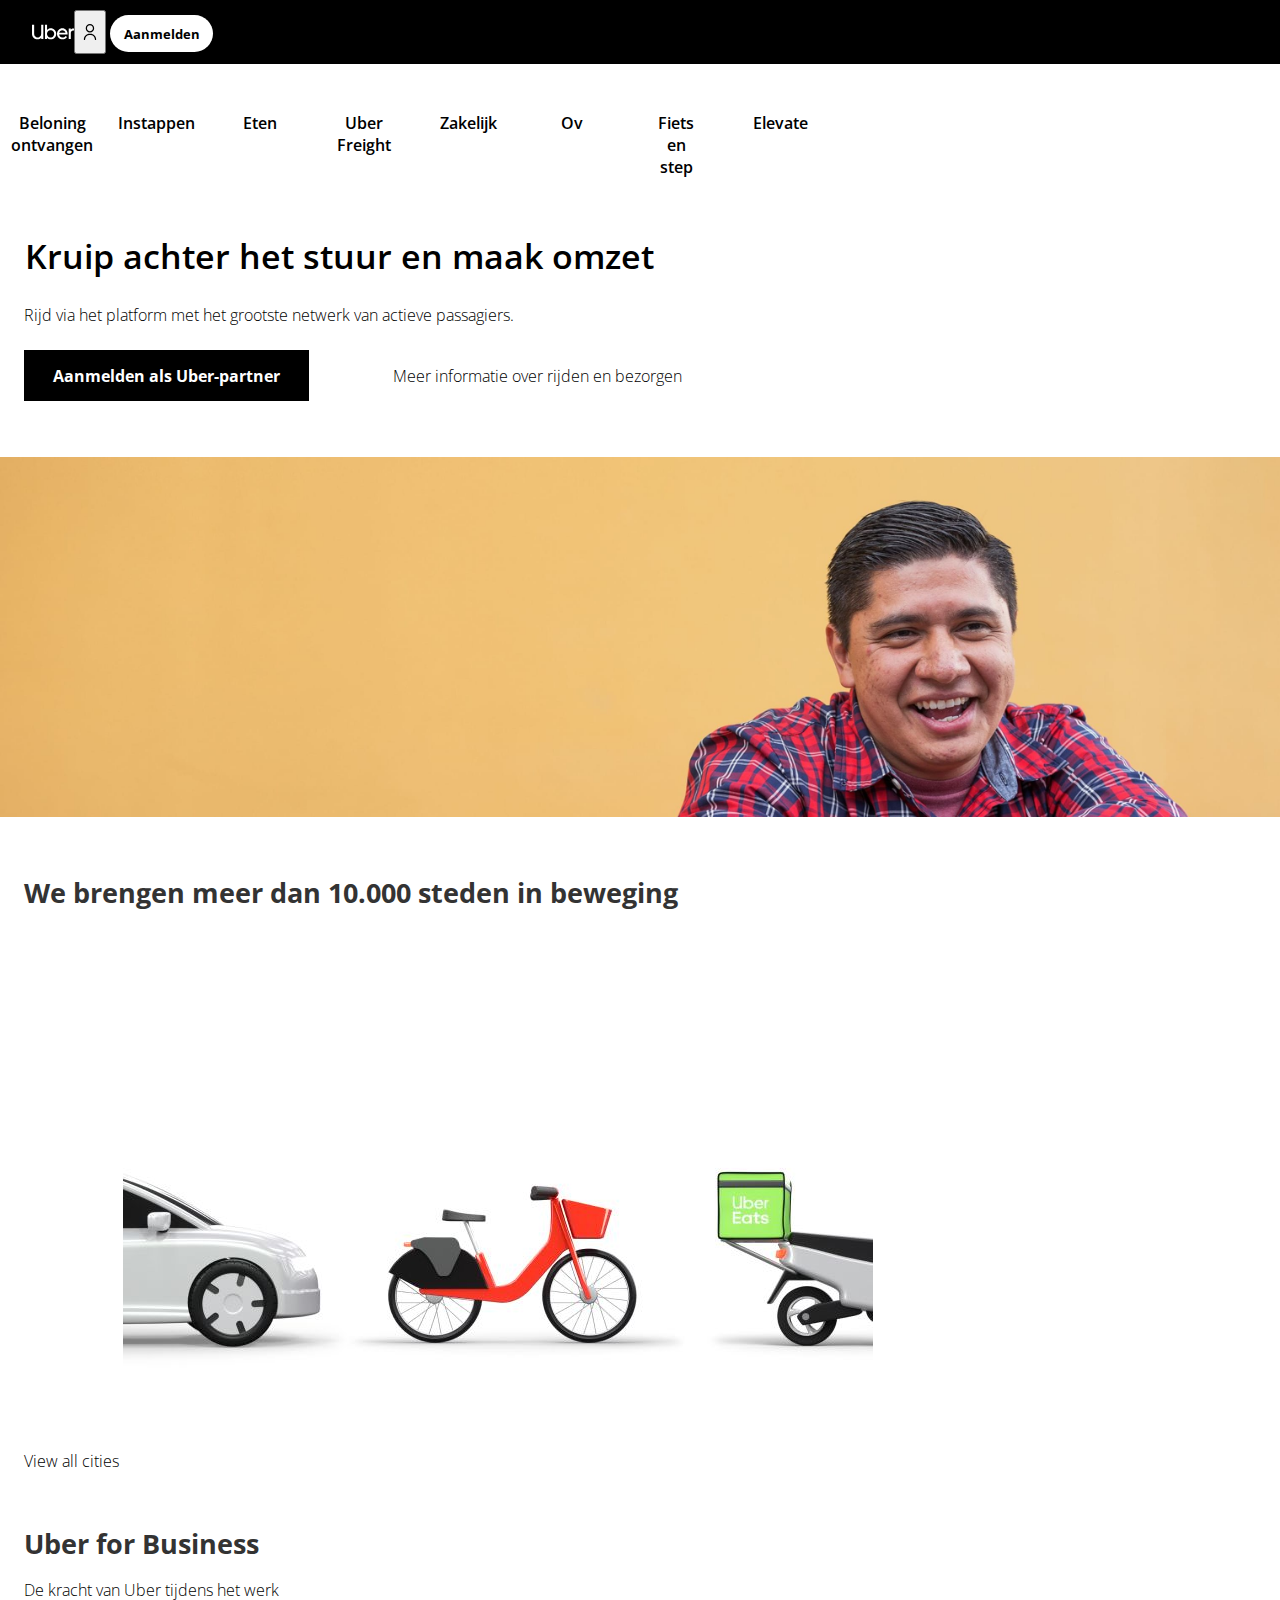
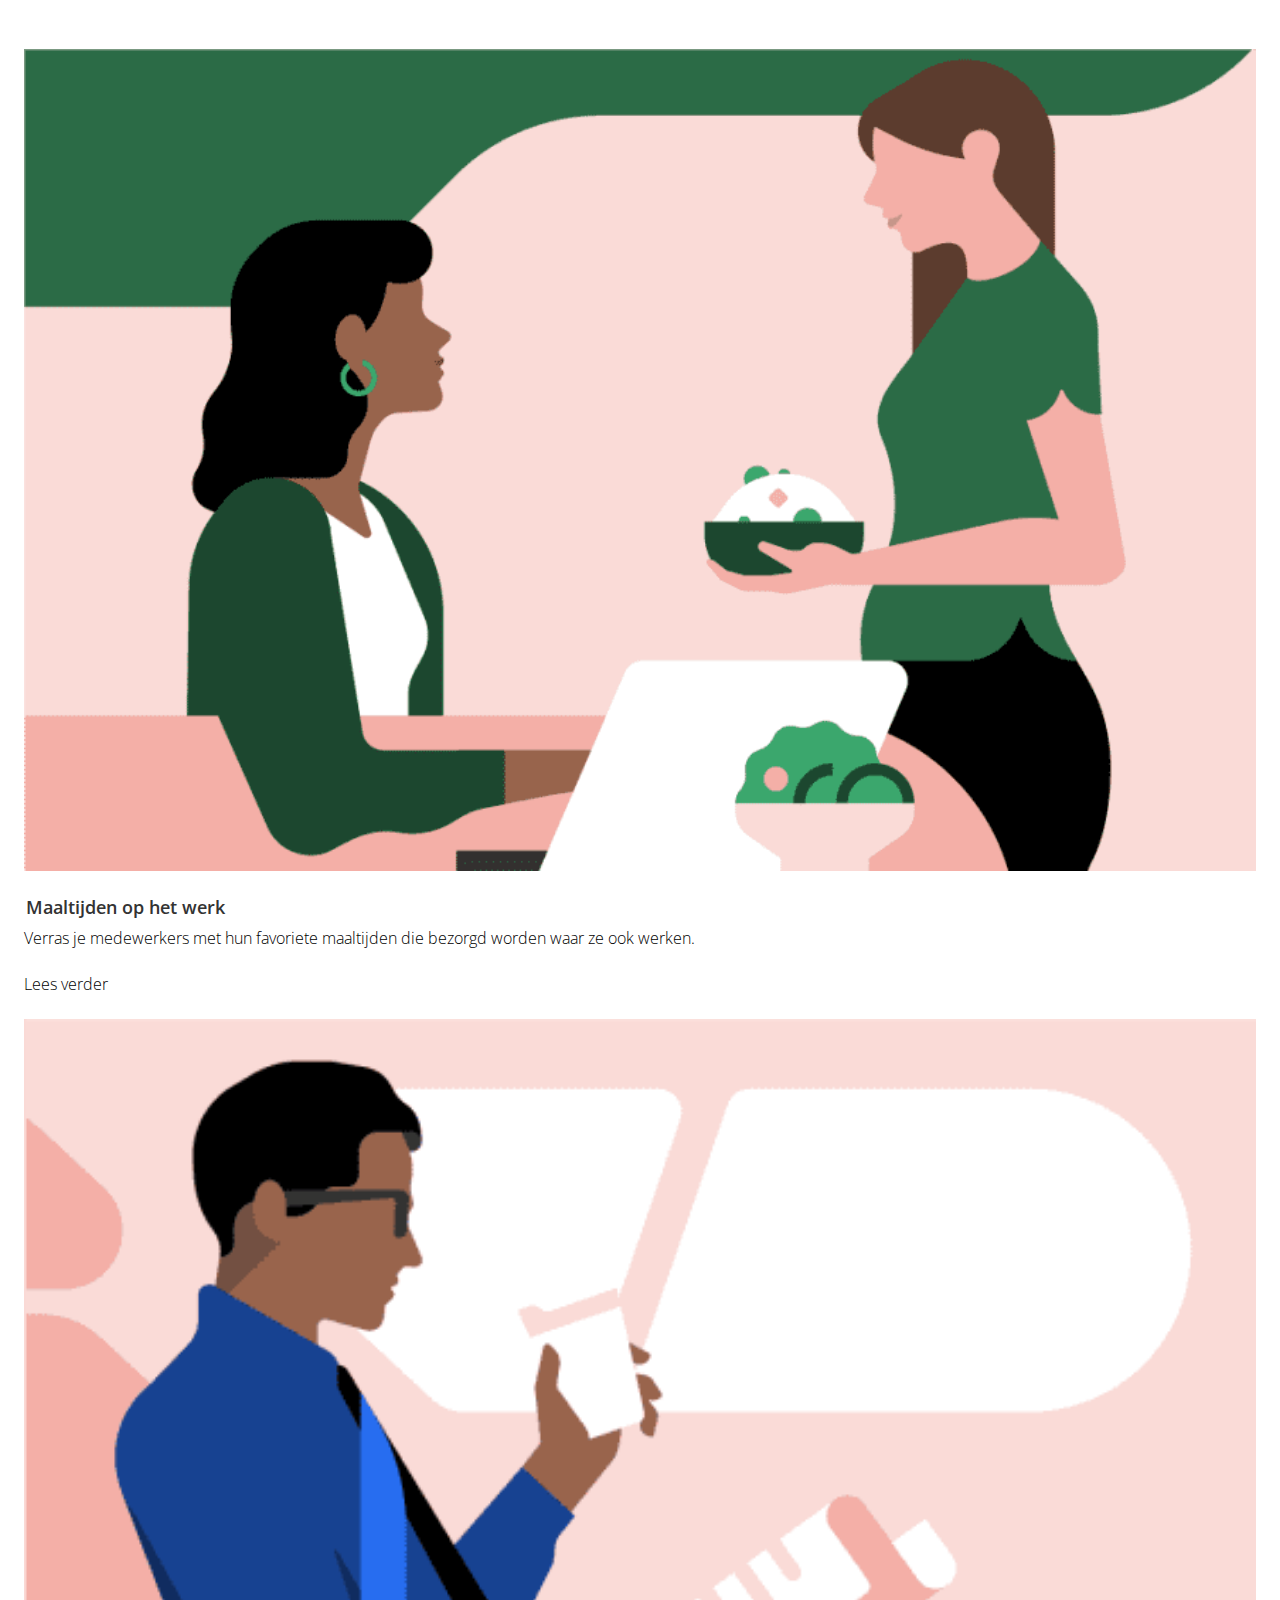
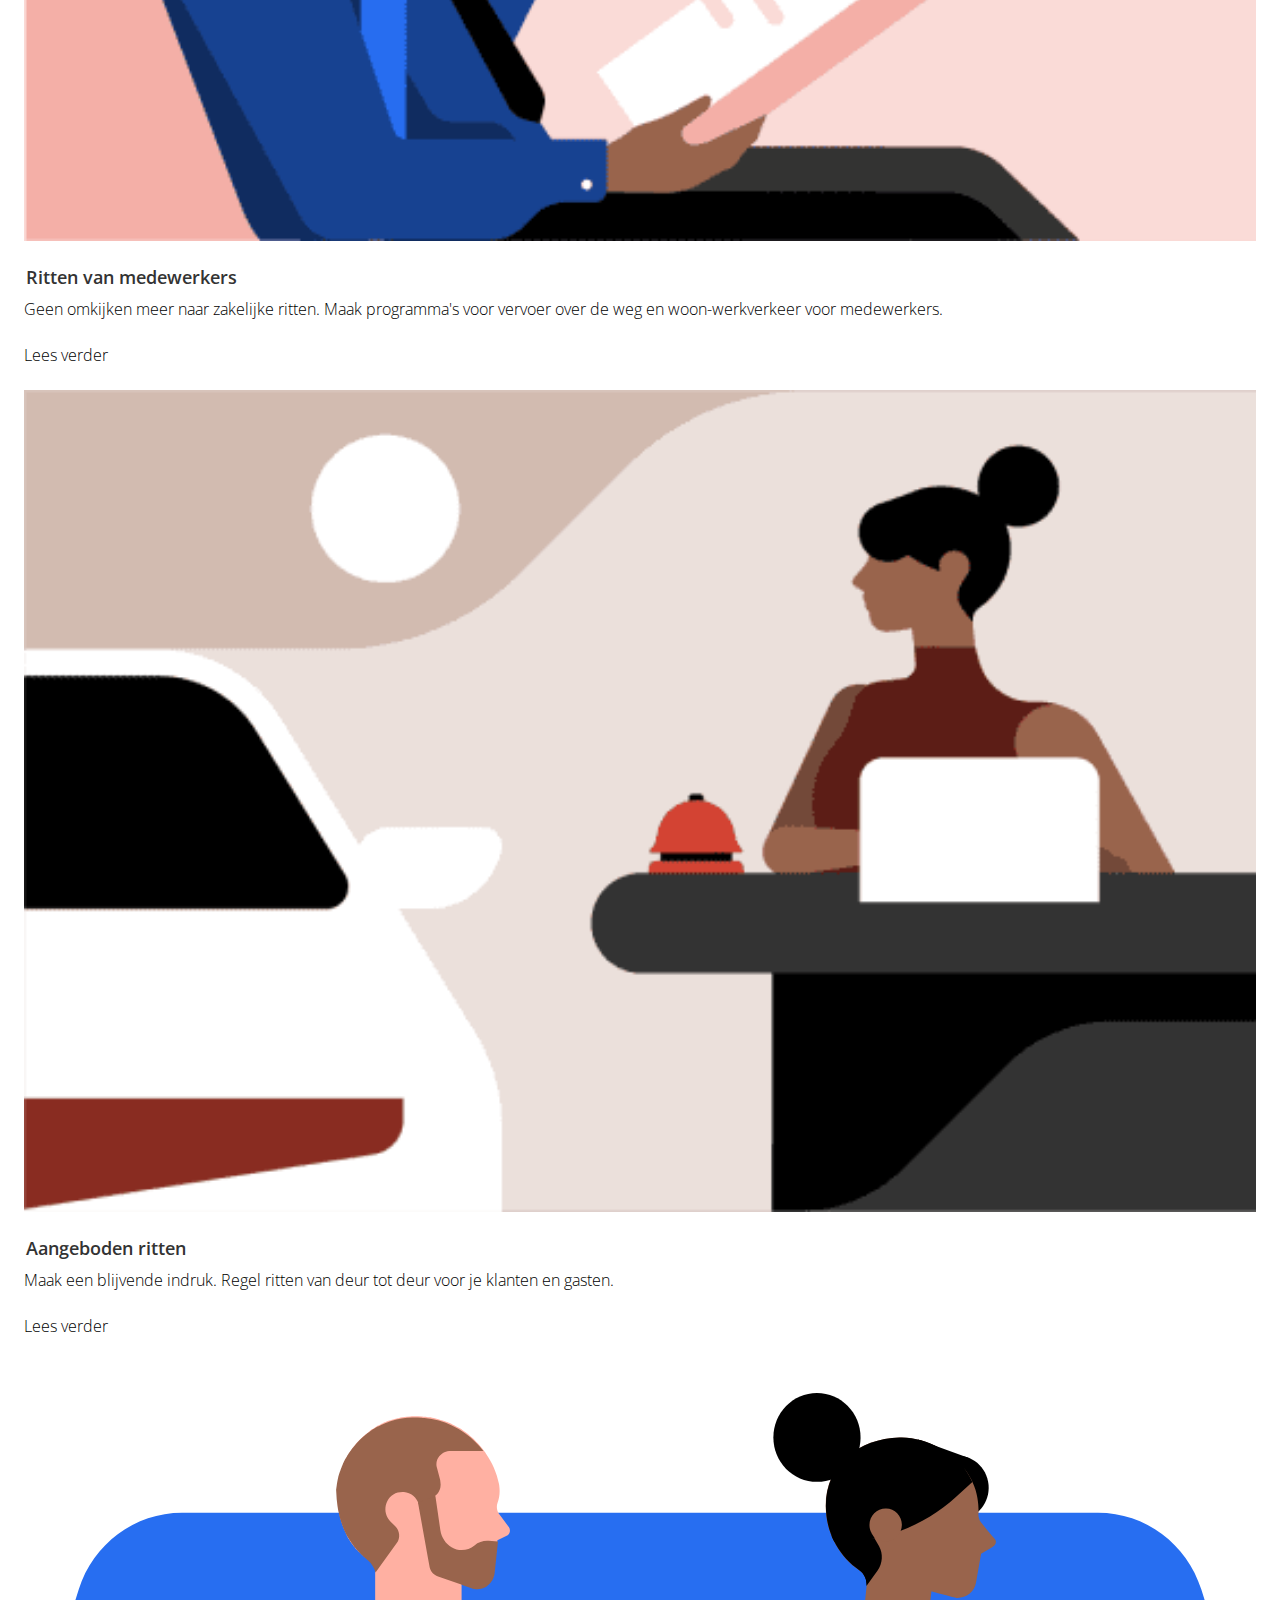
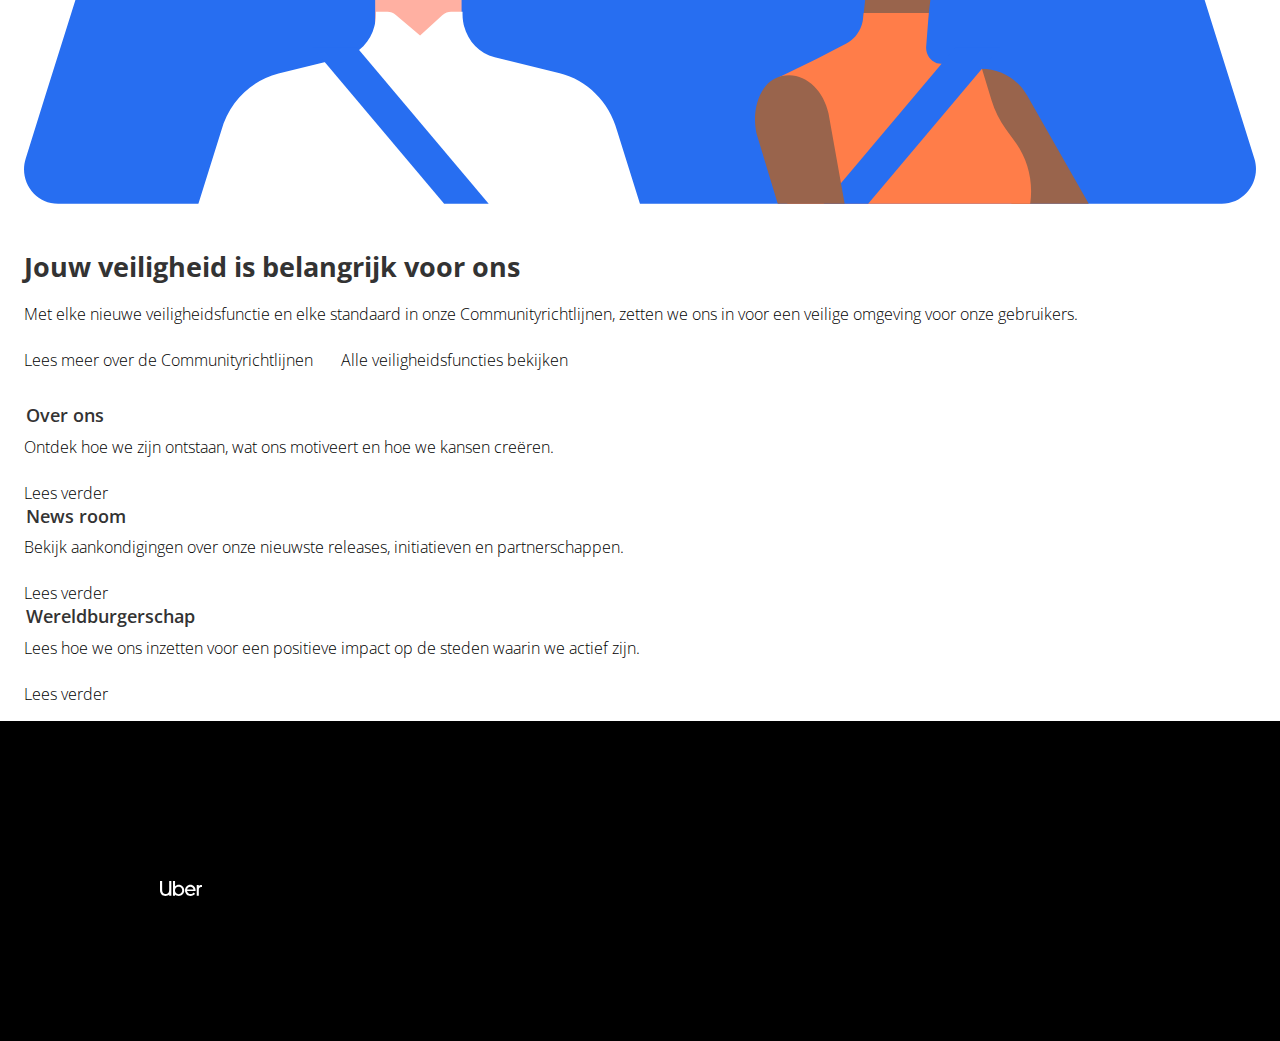
==== commit cc66e258: "Add files via upload" ====
--- a/index.html
+++ b/index.html
@@ -83,7 +83,7 @@
     <section>
         <h3>Over ons</h3>
         <p>Ontdek hoe we zijn ontstaan, wat ons motiveert en hoe we kansen creëren.</p>
-        <a class="meerinfo" href="url">Lees verder</a>
+        <a class="meerinfo" href="about.html">Lees verder</a>
 
         <h3>News room</h3>
         <p>Bekijk aankondigingen over onze nieuwste releases, initiatieven en partnerschappen.</p>
--- a/styles/style.css
+++ b/styles/style.css
@@ -15,25 +15,46 @@
 }
 
 header {
+    width: 100%;
+    height: 4em;
+    top: 0;
+    left: 0;
     display: flex;
-    justify-content: space-between;
-    align-items: center;
     margin: 0;
     padding: 0.65em 2em;
     background-color: black;
-    height: 4em;
+
+}
+
+a {
+    margin: 0em;
+    padding: 1em 0em 5em 1.5em;
+    font-family: 'Open Sans', sans-serif;
+    text-decoration: none;
+    font-size: 1em;
+    font-weight: 300;
+    color: black;
+    text-decoration: none;
 }
 
 .logo {
     width: 2.6em;
+    float: left;
 }
 
 .aanmelden {
     margin: 0;
     padding: 0.3em;
-}
-
-
+    float: right;
+}
+
+header img {
+    width: 1.2em;
+    color: white;
+    margin: 0;
+    padding: 0;
+    float: right;
+}
 
 .slider {
     width: 100%;
@@ -44,32 +65,31 @@
 
 .slide {
     width: 6.5em;
-    height: 100%;
     background-color: white;
 
 }
 
 
 .slide a {
-    margin: 3em 3em 3em 3em;
+    margin: 0;
+    padding: 2em;
     color: black;
     display: flex;
     justify-content: center;
     align-items: center;
     text-align: center;
-    top: 3em;
-    font-family: 'Open Sans', sans-serif;
-    text-decoration: none;
-    font-size: 0.9em;
+    font-family: 'Open Sans', sans-serif;
+    text-decoration: none;
+    font-size: 1em;
     font-weight: 600;
 
 }
 
 .slider {
-    ... -webkit-overflow-scrolling: touch;
-}
-
-button {
+    -webkit-overflow-scrolling: touch;
+}
+
+a button {
     padding: 0.7em 1em;
     background-color: white;
     border: none;
@@ -80,7 +100,7 @@
     font-weight: Bold;
 }
 
-button:hover {
+a button:hover {
     background-color: lightgrey;
 }
 
@@ -89,6 +109,12 @@
     padding: 1em 0em 1em 0em;
 }
 
+section p {
+    width: 90%;
+}
+
+
+
 h1 {
     color: black;
     margin: 0;
@@ -96,22 +122,23 @@
     font-family: 'Open Sans', sans-serif;
     text-decoration: none;
     font-size: 2.1em;
+    font-weight: 600;
+}
+
+h2 {
+    width: 90%;
+    color: #333333;
+    margin: 0;
+    padding: 0.75em 0.75em 0.65em 0.9em;
+    font-family: 'Open Sans', sans-serif;
+    text-decoration: none;
+    font-size: 1.7em;
     font-weight: bold;
 }
 
-h2 {
-    color: #333333;
-    margin: 0;
-    padding: 1em 0.75em 0.75em 0.75em;
-    font-family: 'Open Sans', sans-serif;
-    text-decoration: none;
-    font-size: 1.8em;
-    font-weight: bold;
-}
-
 h3 {
     margin: 0;
-    padding: 0em 0em 1.5em 1.5em;
+    padding: 0em 0em 0.5em 1.5em;
     color: #333333;
     font-family: 'Open Sans', sans-serif;
     text-decoration: none;
@@ -122,7 +149,8 @@
 
 .meerinfo {
     margin: 0em;
-    padding-bottom: 5em;
+    padding-top: 0.75em;
+    padding-bottom: 0.75em;
     font-family: 'Open Sans', sans-serif;
     text-decoration: none;
     font-size: 1em;
@@ -138,7 +166,7 @@
 .partner {
     color: white;
     padding: 0.9em 1.8em;
-    margin: 0em 0em 1.5em 1.5em;
+    margin: 0em 3.5em 1.5em 1.5em;
     background-color: black;
     border: none;
     border-radius: 0px;
@@ -156,14 +184,15 @@
 }
 
 
-.bodypic {
-    width: 100%;
-
+#heroimage img {
+    width: 100%;
+    height: 40vh;
+    object-fit: cover;
 }
 
 .business {
     margin: 0;
-    padding: 3em 1.5em 1.5em 1.5em;
+    padding: 1.5em;
     width: 100%;
     display: flex;
     align-items: center;
@@ -172,19 +201,9 @@
 }
 
 
-a {
-    margin: 0em;
-    padding: 1em 0em 5em 1.5em;
-    font-family: 'Open Sans', sans-serif;
-    text-decoration: none;
-    font-size: 1em;
-    font-weight: 300;
-    color: black;
-    text-decoration: none;
-}
+
 
 p {
-    max-width: 90%;
     margin: 0em;
     padding-left: 1.5em;
     padding-bottom: 1.5em;
@@ -206,7 +225,80 @@
     max-width: 90%;  
 }
 
+
+#linksonder {
+    position: relative;
+    margin: 0;
+    padding: 0;
+}
+
+
+
+#linksonder h1 {
+    position: absolute;
+    left: 0;
+    bottom: 0;
+    color: white;
+    margin: 0;
+    padding: 1.4em 0.75em;
+}
+
+#linksonder img {
+    width: 100%;
+    height: 65vh;
+    object-fit: cover;
+}
+
+#linksmidden {
+    position: relative;
+    margin: 0;
+    padding: 0;
+}
+
+
+#linksmidden h1 {
+    width: 90%;
+    position: absolute;
+    left: 0;
+    top: 2em;
+    color: white;
+    margin: 0;
+    padding: 1.4em 0.75em;
+}
+
+#linksmidden img {
+    width: 100%;
+    height: 65vh;
+    object-fit: cover;
+}
+
+#linksmidden p {
+    width: 90%;
+    left: 0;
+    top: 14em;
+    position: absolute;
+    color: white;
+}
+
+#linksmidden button {
+    color: black;
+    position: absolute;
+    left: 0;
+    top: 20em;
+    padding: 0.9em 1.8em;
+    margin: 0em 0em 1.5em 1.5em;
+    background-color: white;
+    border: none;
+    border-radius: 0px;
+    cursor: pointer;
+    transition: all 0.5s ease 0s;
+    font-family: 'Open Sans', sans-serif;
+    font-weight: Bold;
+    font-size: 1em;
+}
+
 footer {
     padding: 10em;
     background-color: black;
-}+}
+
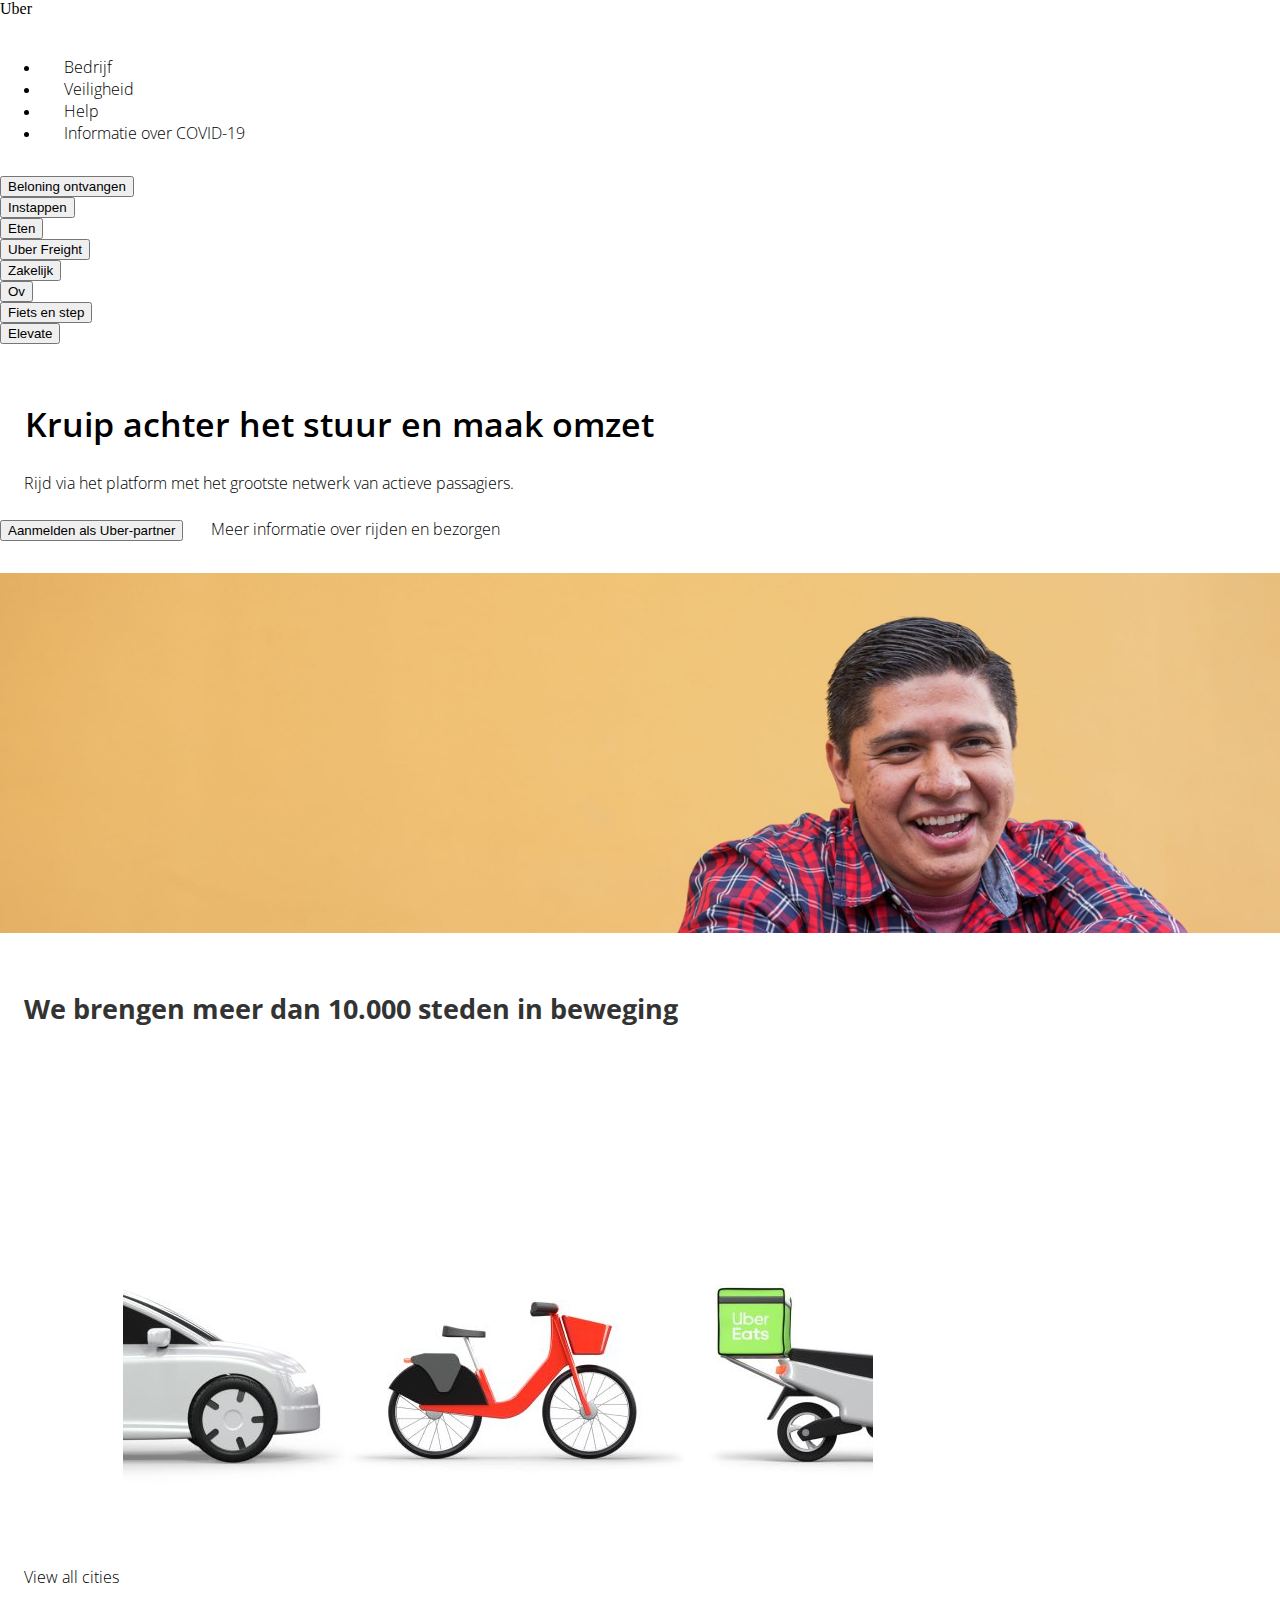
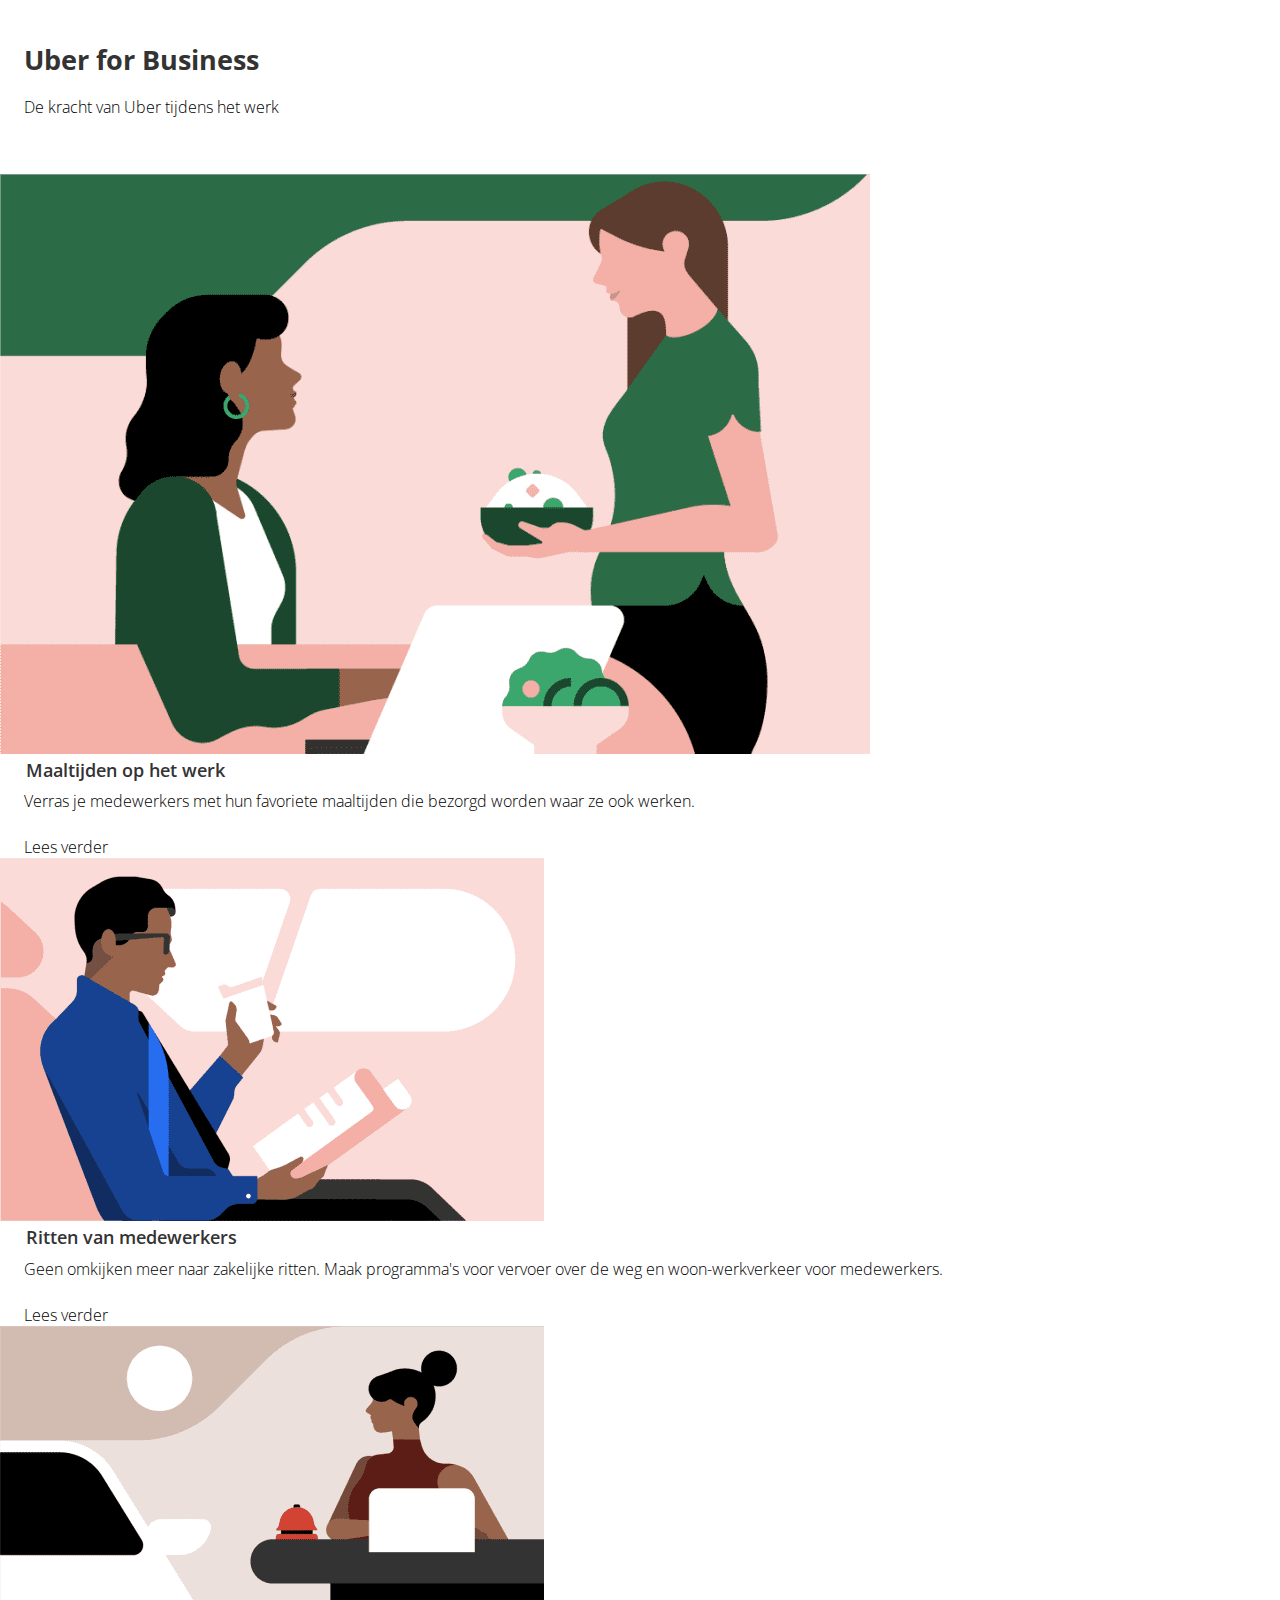
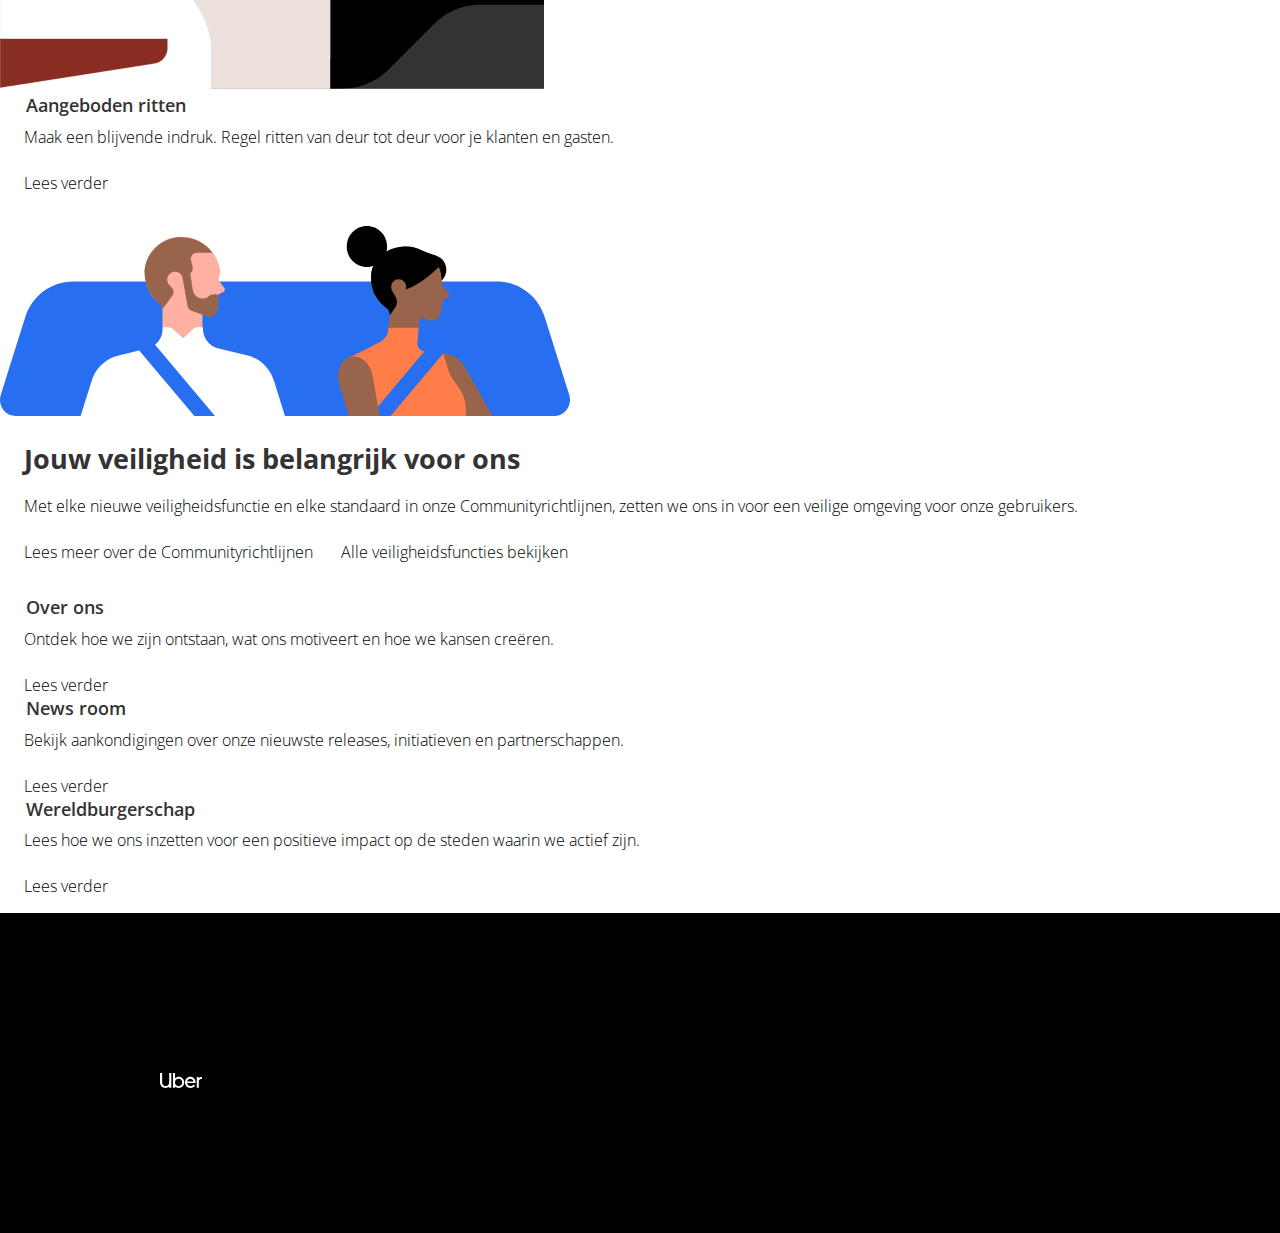
==== commit 0fbd0bb7: "Add files via upload" ====
--- a/index.html
+++ b/index.html
@@ -9,89 +9,120 @@
     <title>Het Uber-platform</title>
 
     <link href="styles/style.css" rel="stylesheet">
+    <script src="script.js" defer></script>
     <link href="https://fonts.googleapis.com/css2?family=Open+Sans&display=swap" rel="stylesheet">
     <link href="https://fonts.googleapis.com/css2?family=Open+Sans:wght@300&display=swap" rel="stylesheet">
+    <link rel="stylesheet" href="fontawesome/css/all.css">
 </head>
 
 <body>
-    <header>
-        <img class="logo" src="images/uberlogo.svg" alt="Uber logo">
-        <button><img src="images/user.svg" alt="Profiel"></button>
-        <a class="aanmelden" href="#"><button>Aanmelden</button></a>
-
-    </header>
-
-    <section class="slider">
-        <div class="slide" id="slide-1"><a>Beloning ontvangen</a></div>
-        <div class="slide" id="slide-2"><a>Instappen</a></div>
-        <div class="slide" id="slide-3"><a>Eten</a></div>
-        <div class="slide" id="slide-4"><a>Uber Freight</a></div>
-        <div class="slide" id="slide-5"><a>Zakelijk</a></div>
-        <div class="slide" id="slide-6"><a>Ov</a></div>
-        <div class="slide" id="slide-7"><a>Fiets en step</a></div>
-        <div class="slide" id="slide-8"><a>Elevate</a></div>
+   <nav class="navbar">
+        <div class="brand-title">Uber</div>
+        <a href="#" class="toggle-button">    
+          <span class="bar"></span>
+          <span class="bar"></span>
+        </a>
+        <div class="navbar-links">
+          <ul>
+            <li><a href="#">Bedrijf</a></li>
+            <li><a href="#">Veiligheid</a></li>
+            <li><a href="#">Help</a></li>
+            <li><a href="#">Informatie over COVID-19</a></li>
+          </ul>
+        </div>
+      </nav>
+        
+    <section id="slider">
+        <div><i class="fas fa-signal"></i>
+        <button>Beloning ontvangen</button></div>
+        <div><i class="fas fa-car"></i>
+        <button>Instappen</button></div>
+        <div><i class="fas fa-utensils"></i>
+        <button>Eten</button></div>
+        <div><i class="fas fa-truck-moving"></i>
+        <button>Uber Freight</button></div>
+        <div><i class="fas fa-suitcase"></i>
+        <button>Zakelijk</button></div>
+        <div><i class="fas fa-subway"></i>
+        <button>Ov</button></div>
+        <div><i class="fas fa-bicycle"></i>
+        <button>Fiets en step</button></div>
+        <div><i class="fas fa-plane-departure"></i>
+        <button>Elevate</button></div>
     </section>
 
 
-    <section>
+    <section id="eersteblok">
         <h1>Kruip achter het stuur en maak omzet
         </h1>
         <p>Rijd via het platform met het grootste netwerk van actieve passagiers.
         </p>
-        <button class="partner"> Aanmelden als Uber-partner
+        <button id="partner"> Aanmelden als Uber-partner
         </button>
-        <a class="meerinfo" href="url">Meer informatie over rijden en bezorgen</a>
-    </section>
-    
-    <section id="heroimage">
-    <img src="images/uberpic1.jpg" alt="Uber Header">
+        <a id="meerinfo1" href="url">Meer informatie over rijden en bezorgen</a>
     </section>
 
-    <section>
+    <section id="heroimage">
+        <img src="images/uberpic1.jpg" alt="Uber Header">
+    </section>
+
+    <section id="stadimage">
         <h2>We brengen meer dan 10.000 steden in beweging</h2>
-        <a href="url">View all cities</a>
-        <img class="heroimage" src="images/uberpic2.jpg" alt="Uber Product">
+        <a id="meerinfo" href="url">View all cities</a>
+        <img src="images/uberpic2.jpg" alt="Uber Product">
     </section>
 
     <section>
         <h2>Uber for Business</h2>
         <p>De kracht van Uber tijdens het werk</p>
-        <img class="business" src="images/business1.png" alt="Maaltijden">
+    </section>
+        
+   <section id="columbus">
+        <div id="columbusje">
+        <img id="business" src="images/business1.png" alt="Maaltijden">
         <h3>Maaltijden op het werk</h3>
         <p>Verras je medewerkers met hun favoriete maaltijden die bezorgd worden waar ze ook werken.</p>
-        <a class="meerinfo" href="url">Lees verder</a>
-
-        <img class="business" src="images/business2.png" alt="Ritten">
+        <a id="meerinfo" href="url">Lees verder</a>
+        </div>
+        
+        <div id="columbusje">
+        <img id="business" src="images/business2.png" alt="Ritten">
         <h3>Ritten van medewerkers</h3>
         <p>Geen omkijken meer naar zakelijke ritten. Maak programma's voor vervoer over de weg en woon-werkverkeer voor medewerkers.</p>
-        <a class="meerinfo" href="url">Lees verder</a>
-
-        <img class="business" src="images/business3.png" alt="Aangeboden Ritten">
+        <a id="meerinfo" href="url">Lees verder</a>
+        </div>
+        
+        <div id="columbusje">
+        <img id="business" src="images/business3.png" alt="Aangeboden Ritten">
         <h3>Aangeboden ritten</h3>
         <p>Maak een blijvende indruk. Regel ritten van deur tot deur voor je klanten en gasten.</p>
-        <a class="meerinfo" href="url">Lees verder</a>
+        <a id="meerinfo" href="url">Lees verder</a>
+        </div>
     </section>
 
     <section>
-        <img class="business" src="images/veiligheid.svg" alt="Veiligheid">
+        <img id="business" src="images/veiligheid.svg" alt="Veiligheid">
         <h2>Jouw veiligheid is belangrijk voor ons</h2>
         <p>Met elke nieuwe veiligheidsfunctie en elke standaard in onze Communityrichtlijnen, zetten we ons in voor een veilige omgeving voor onze gebruikers.</p>
-        <a class="leesverder" href="url">Lees meer over de Communityrichtlijnen</a>
-        <a class="leesverder" href="url">Alle veiligheidsfuncties bekijken</a>
+        <a id="meerinfo" href="url">Lees meer over de Communityrichtlijnen</a>
+        <a id="meerinfo" href="url">Alle veiligheidsfuncties bekijken</a>
     </section>
 
-    <section>
+    <section id="prefooter">
+        <i class="fas fa-user-friends"></i>
         <h3>Over ons</h3>
         <p>Ontdek hoe we zijn ontstaan, wat ons motiveert en hoe we kansen creëren.</p>
-        <a class="meerinfo" href="about.html">Lees verder</a>
+        <a id="meerinfo" href="about.html">Lees verder</a>
 
+        <i class="far fa-newspaper"></i>
         <h3>News room</h3>
         <p>Bekijk aankondigingen over onze nieuwste releases, initiatieven en partnerschappen.</p>
-        <a class="meerinfo" href="url">Lees verder</a>
+        <a id="meerinfo" href="url">Lees verder</a>
 
+        <i class="fas fa-home"></i>
         <h3>Wereldburgerschap</h3>
         <p>Lees hoe we ons inzetten voor een positieve impact op de steden waarin we actief zijn.</p>
-        <a class="meerinfo" href="url">Lees verder</a>
+        <a id="meerinfo" href="url">Lees verder</a>
     </section>
 
     <footer>
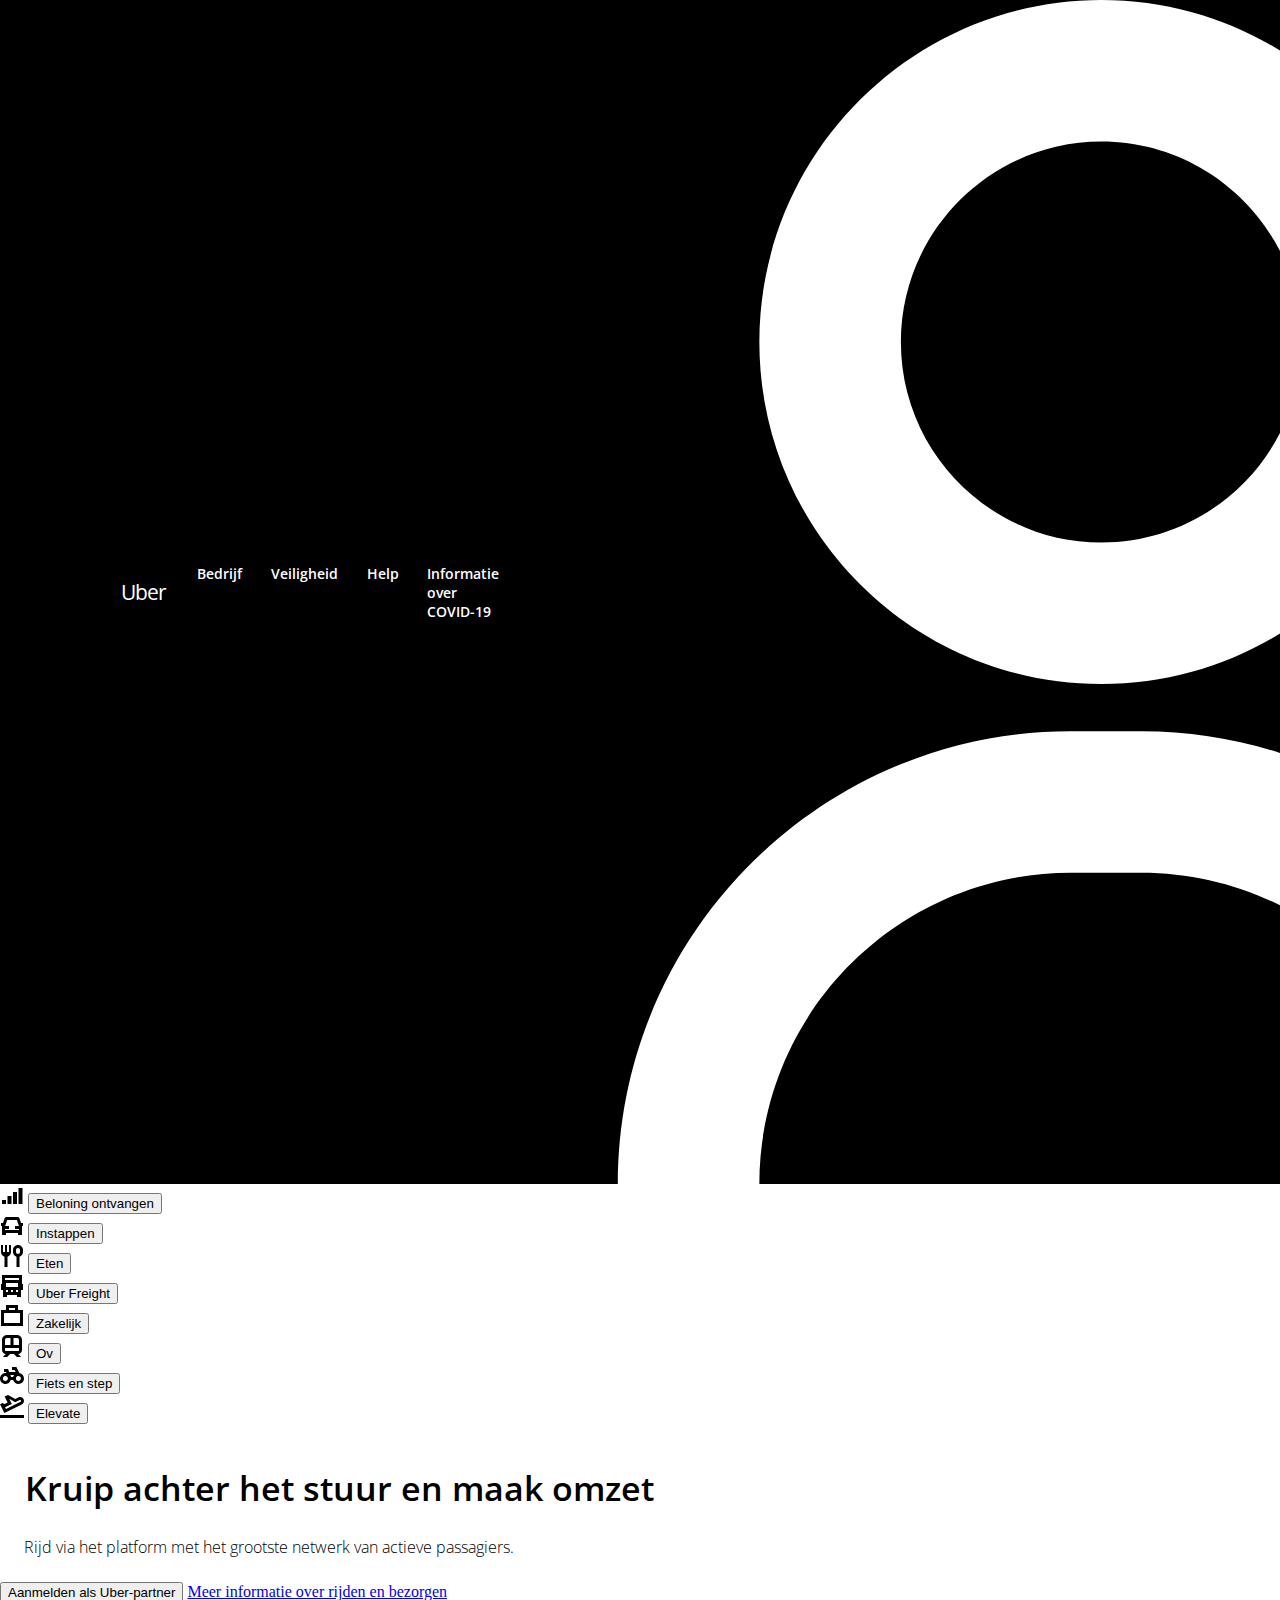
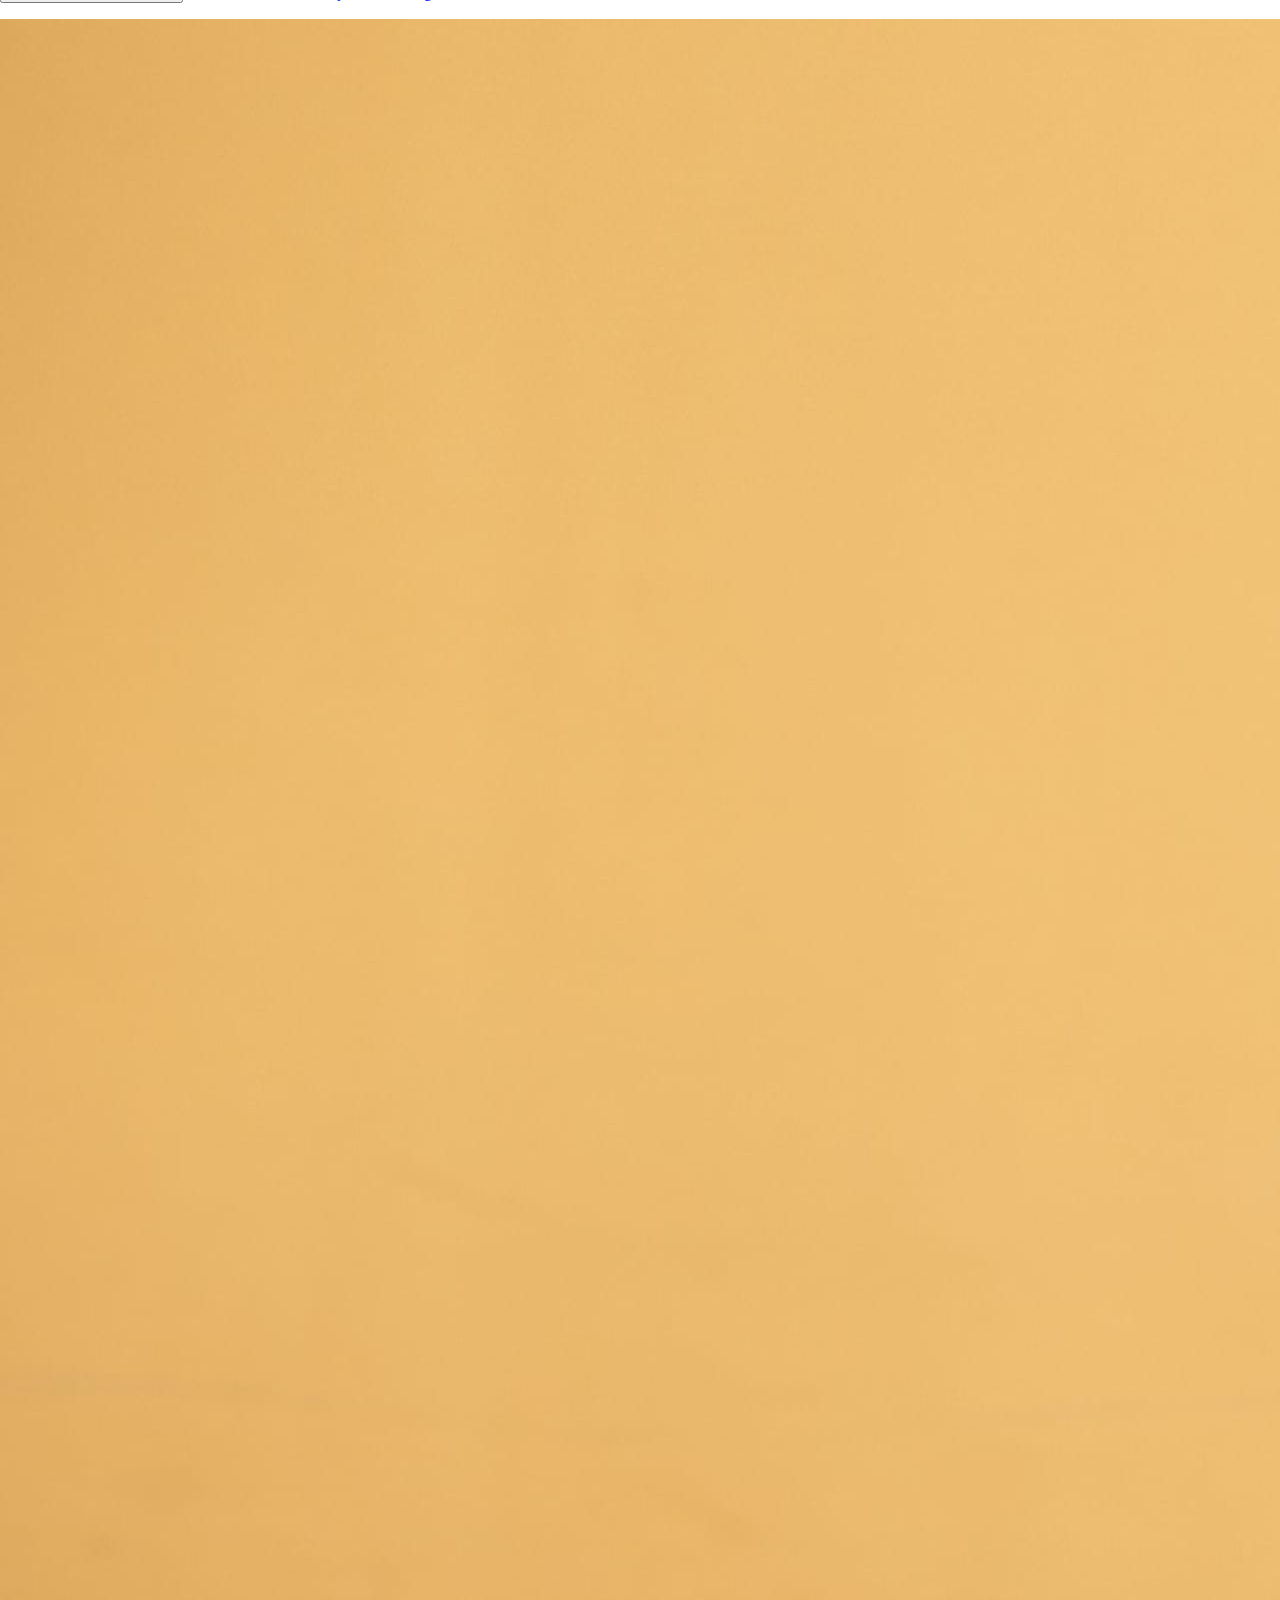
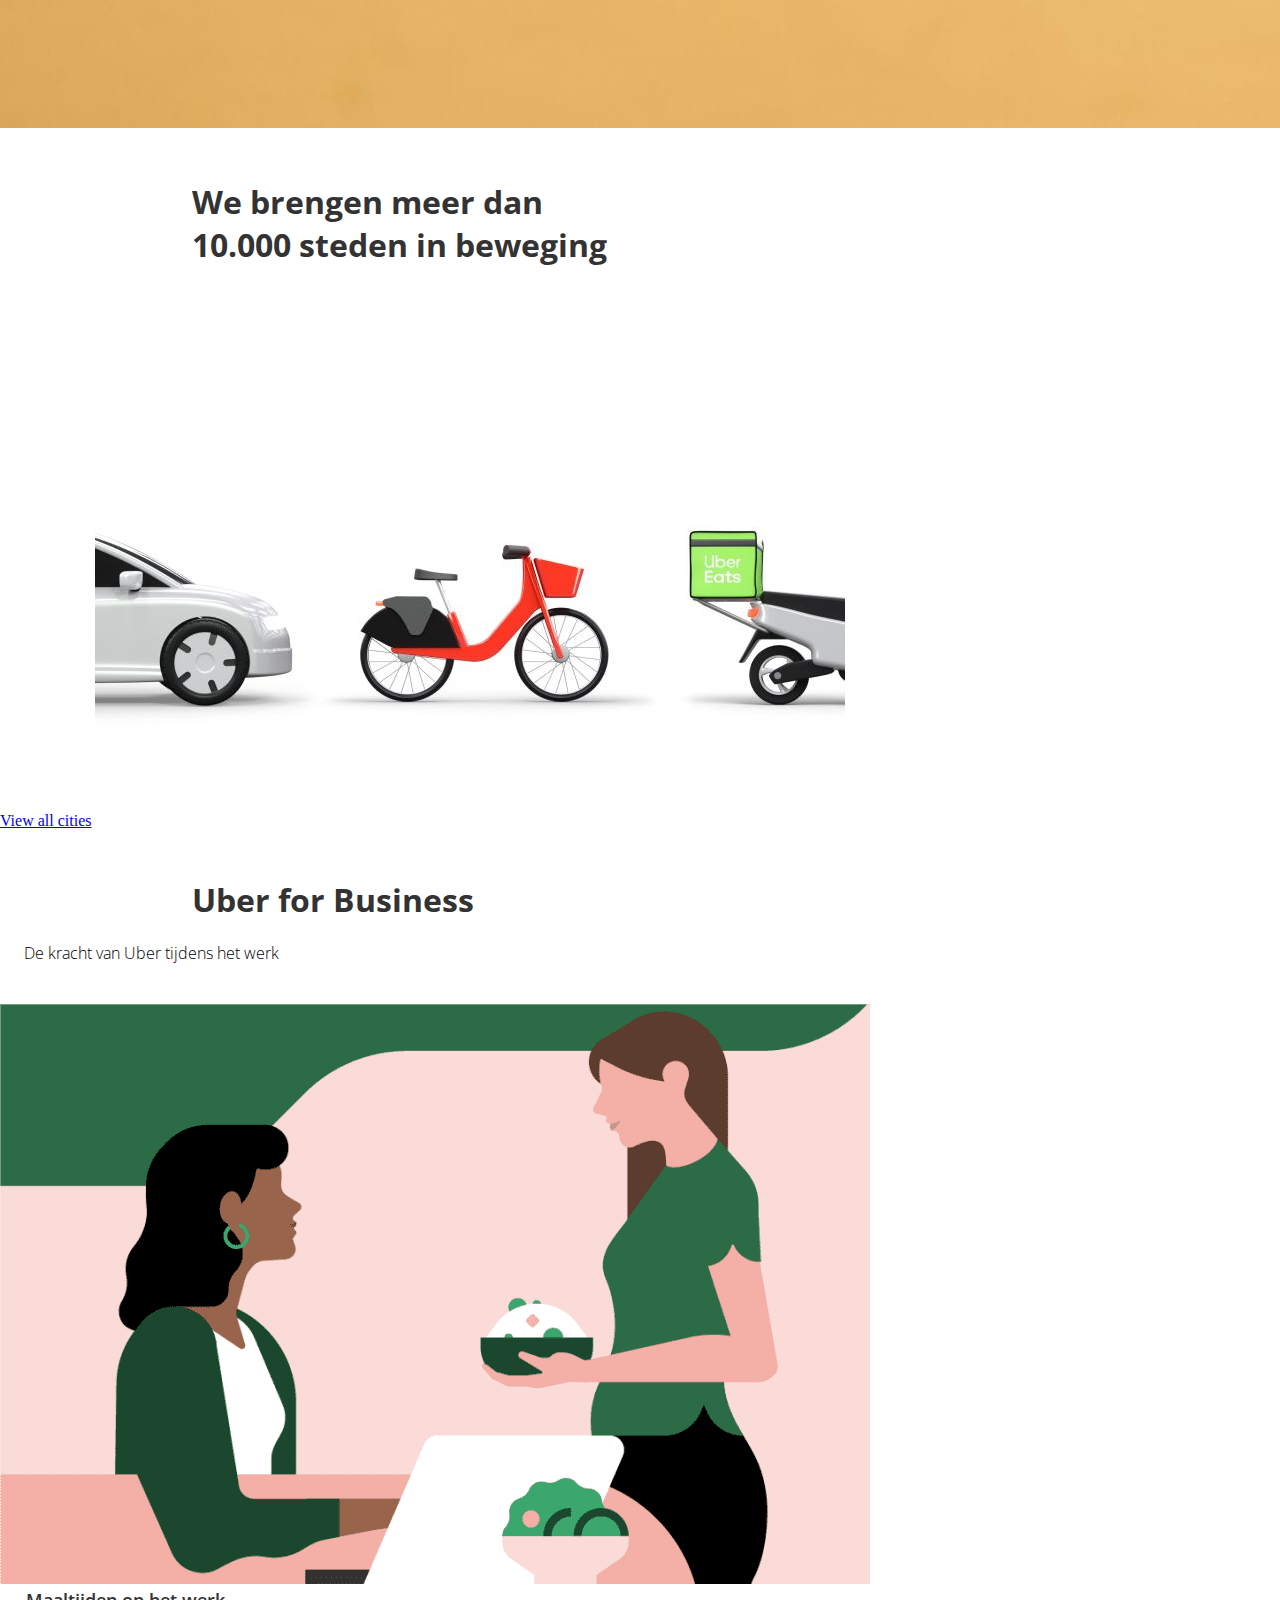
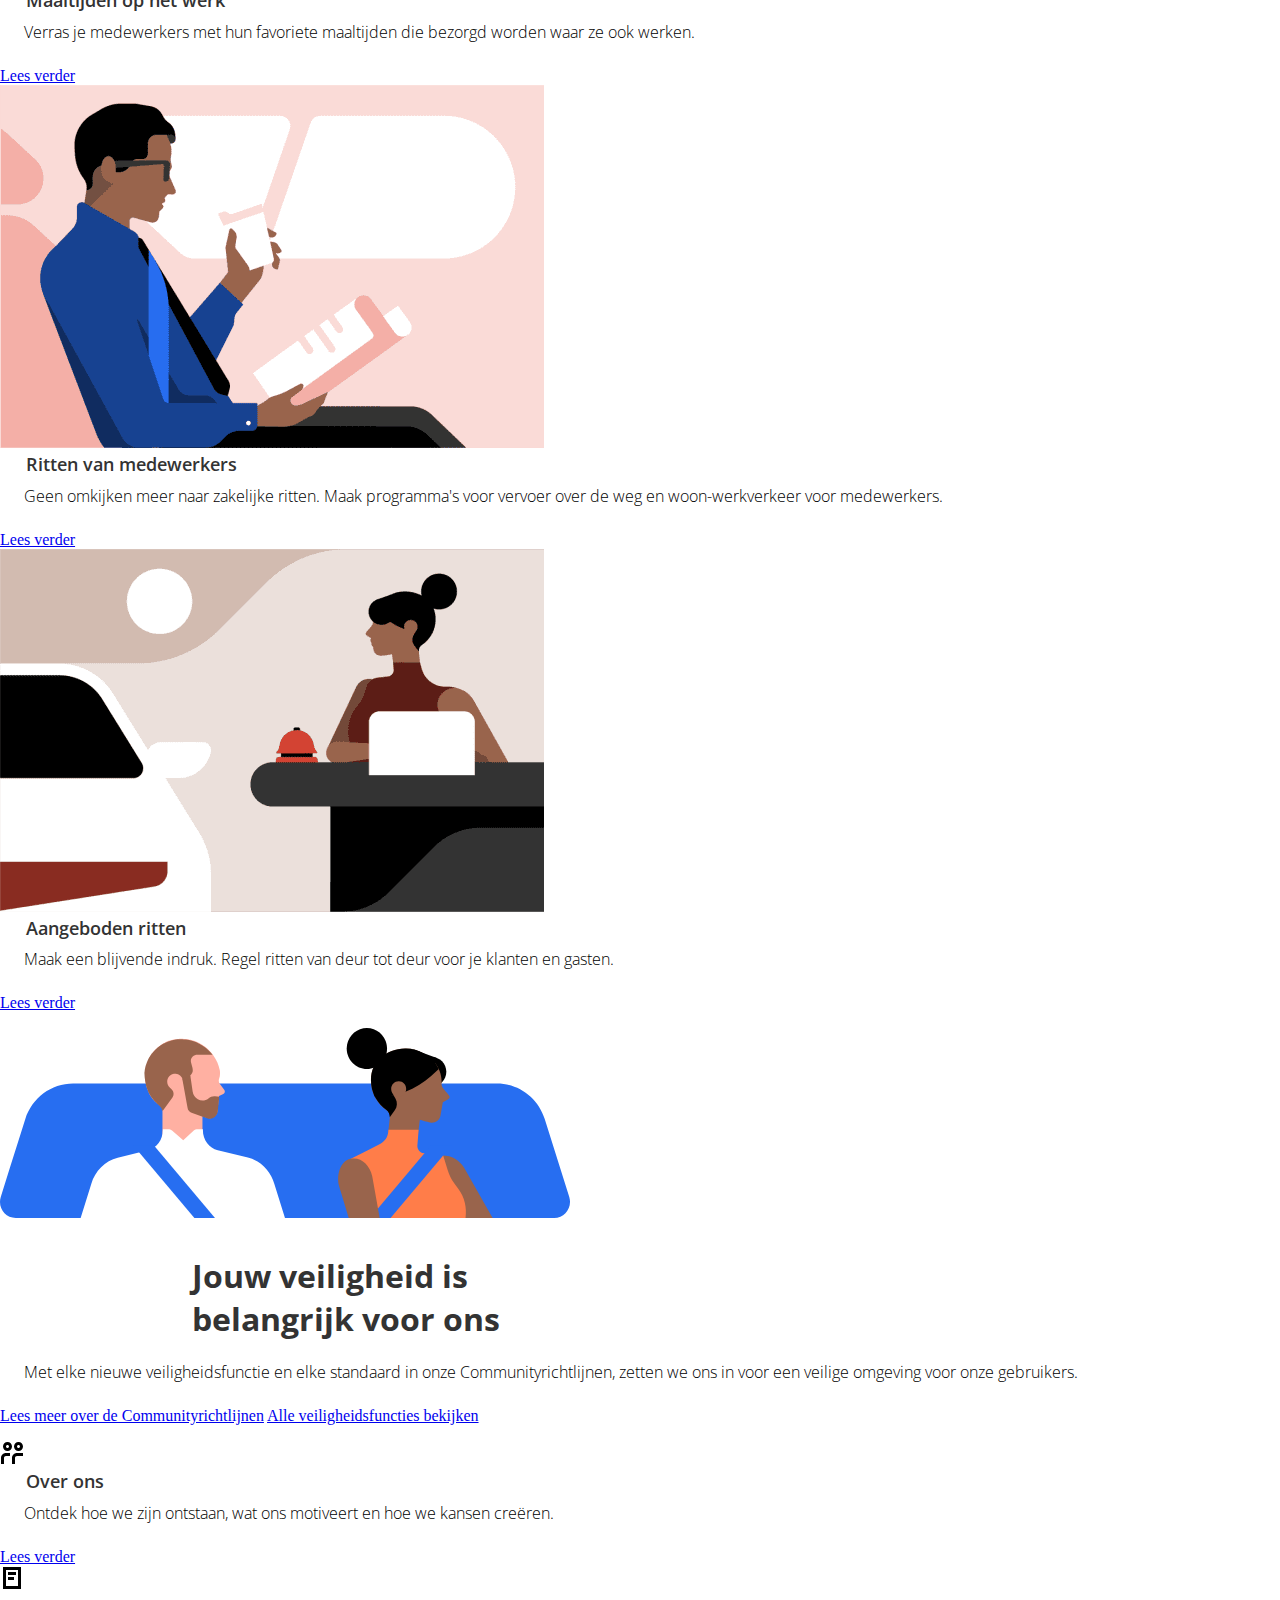
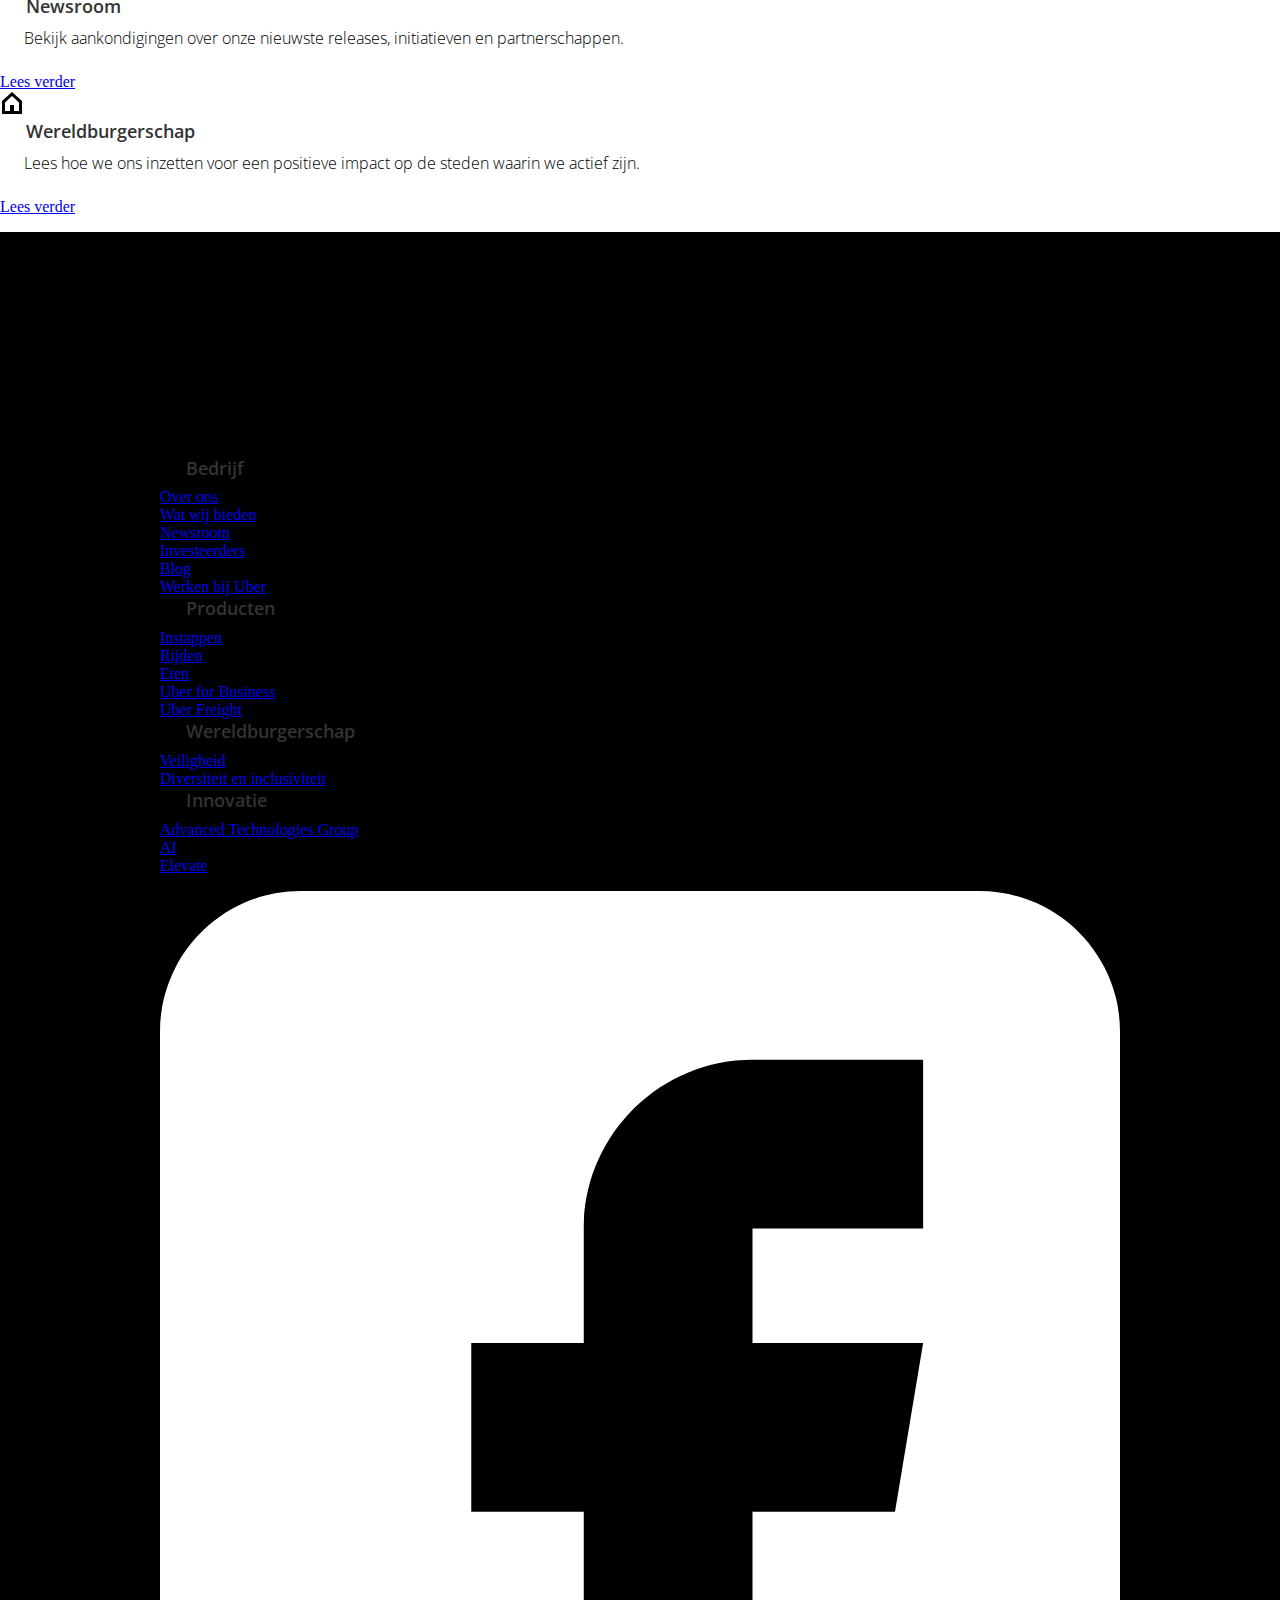
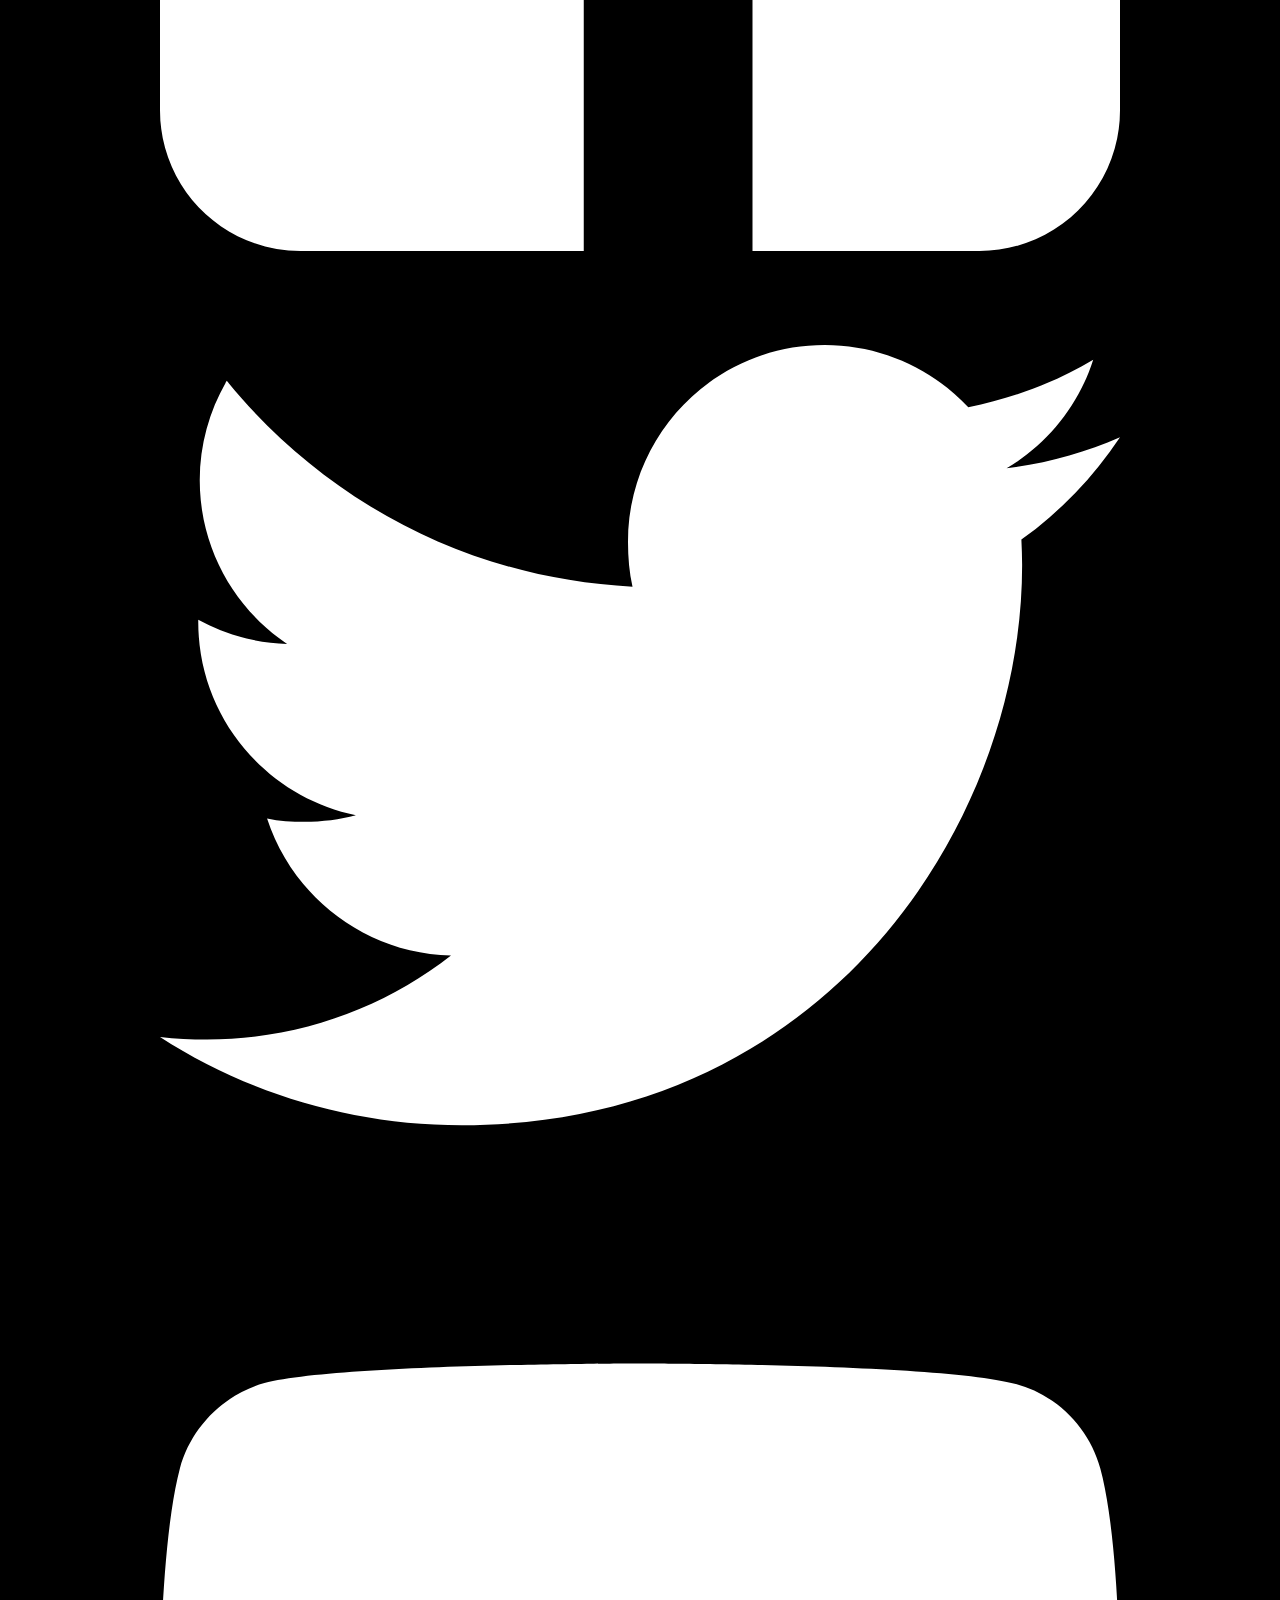
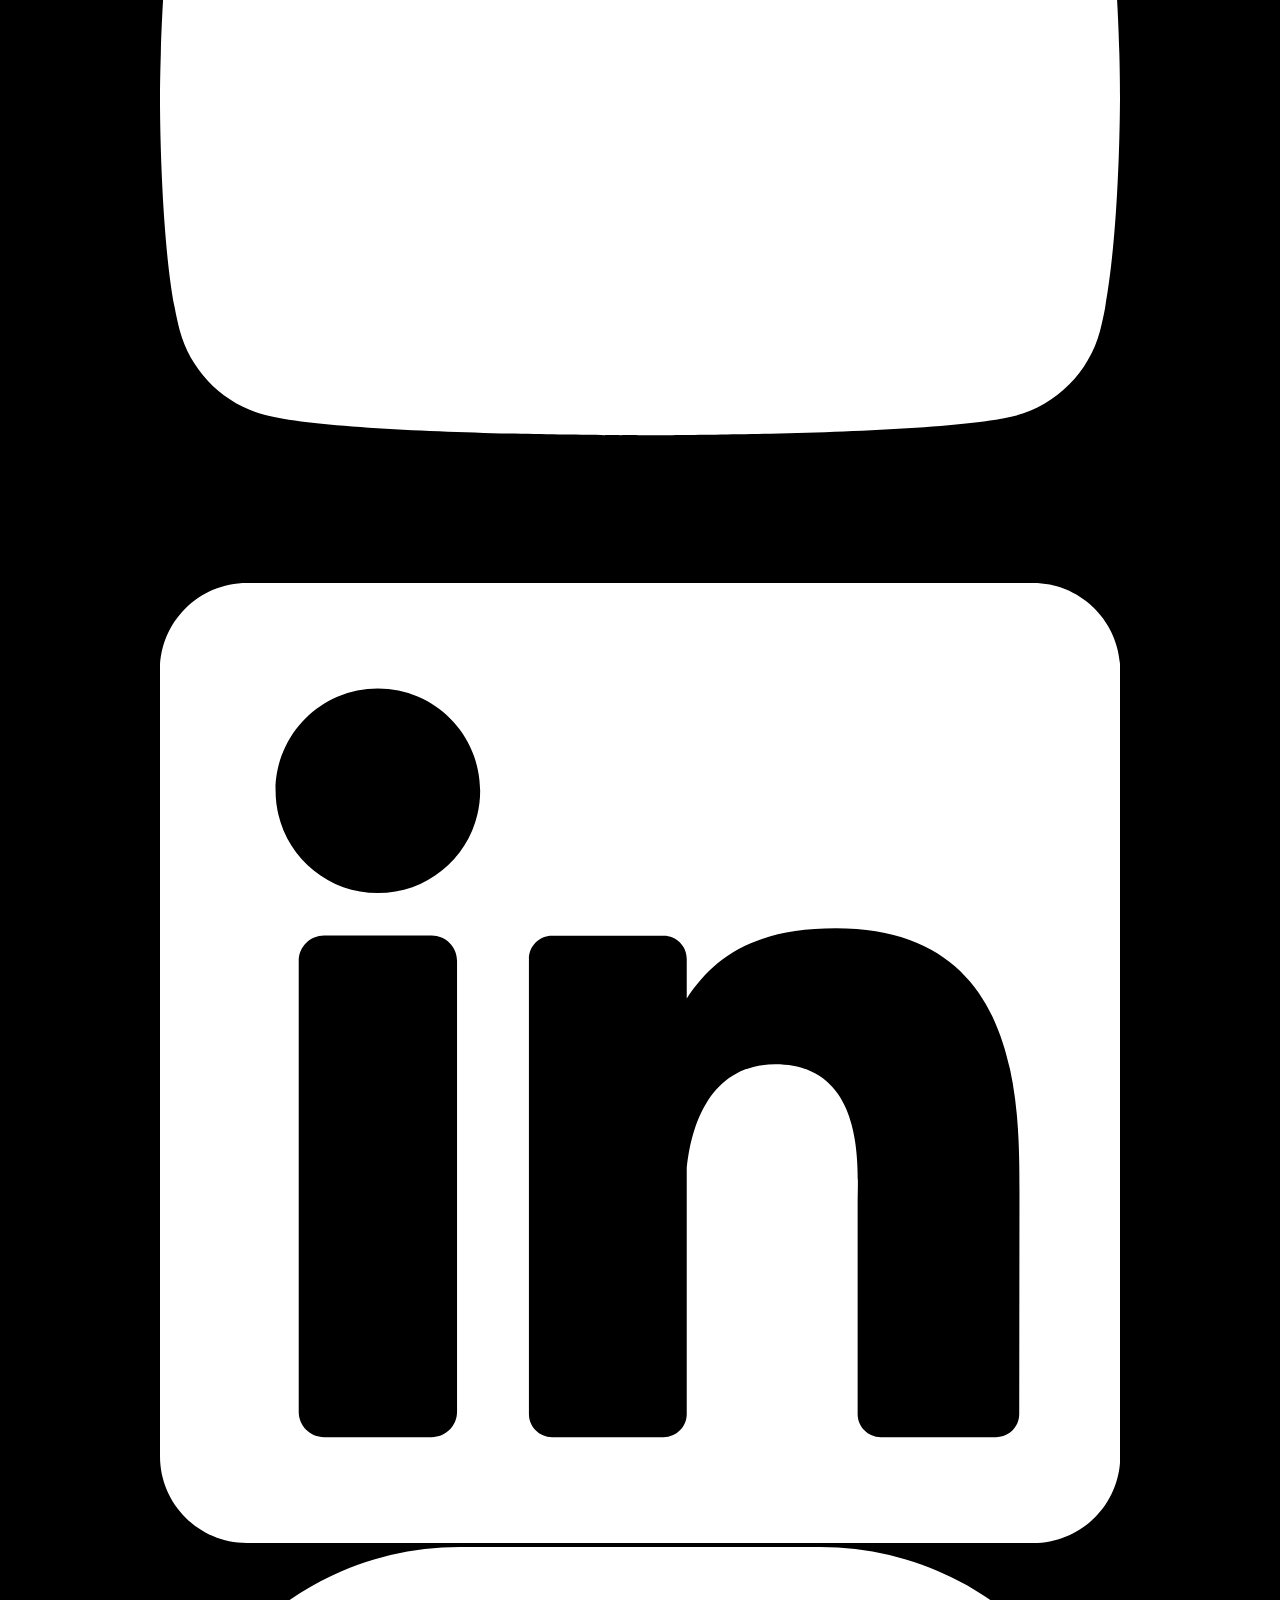
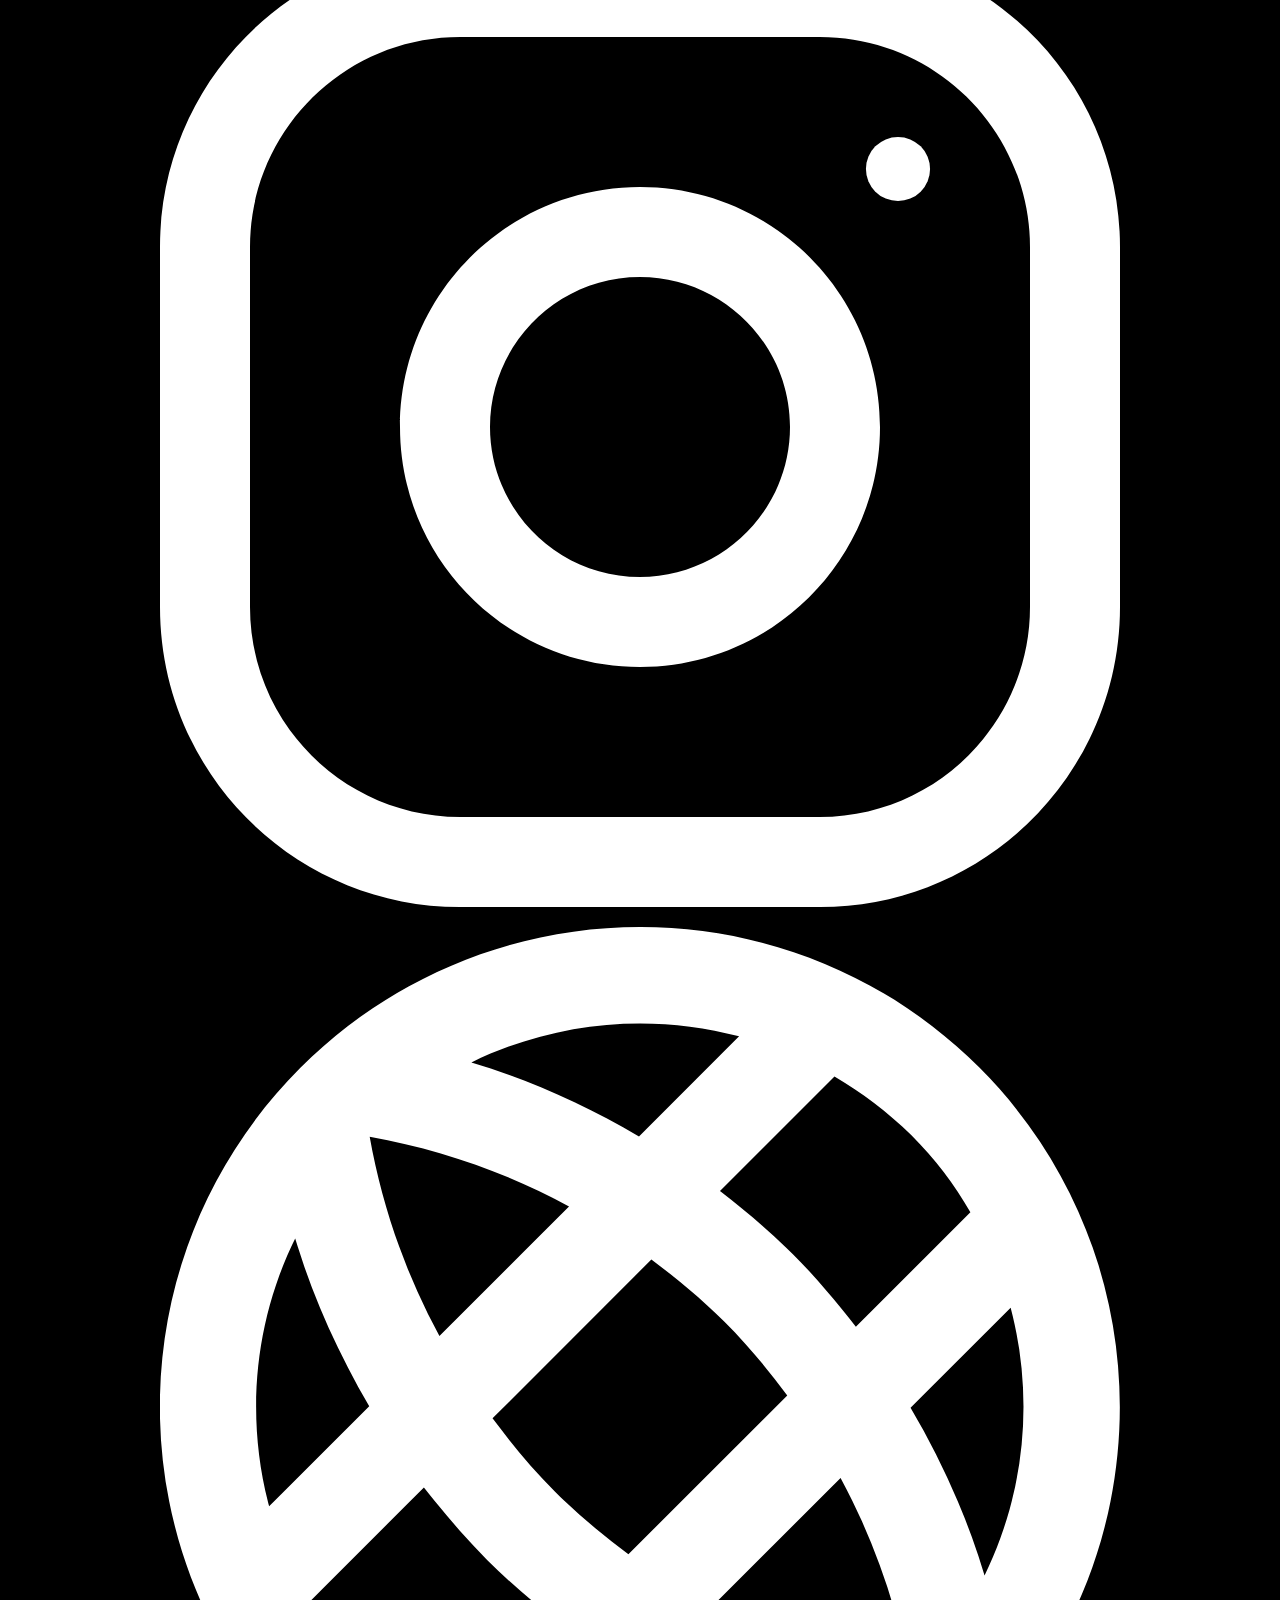
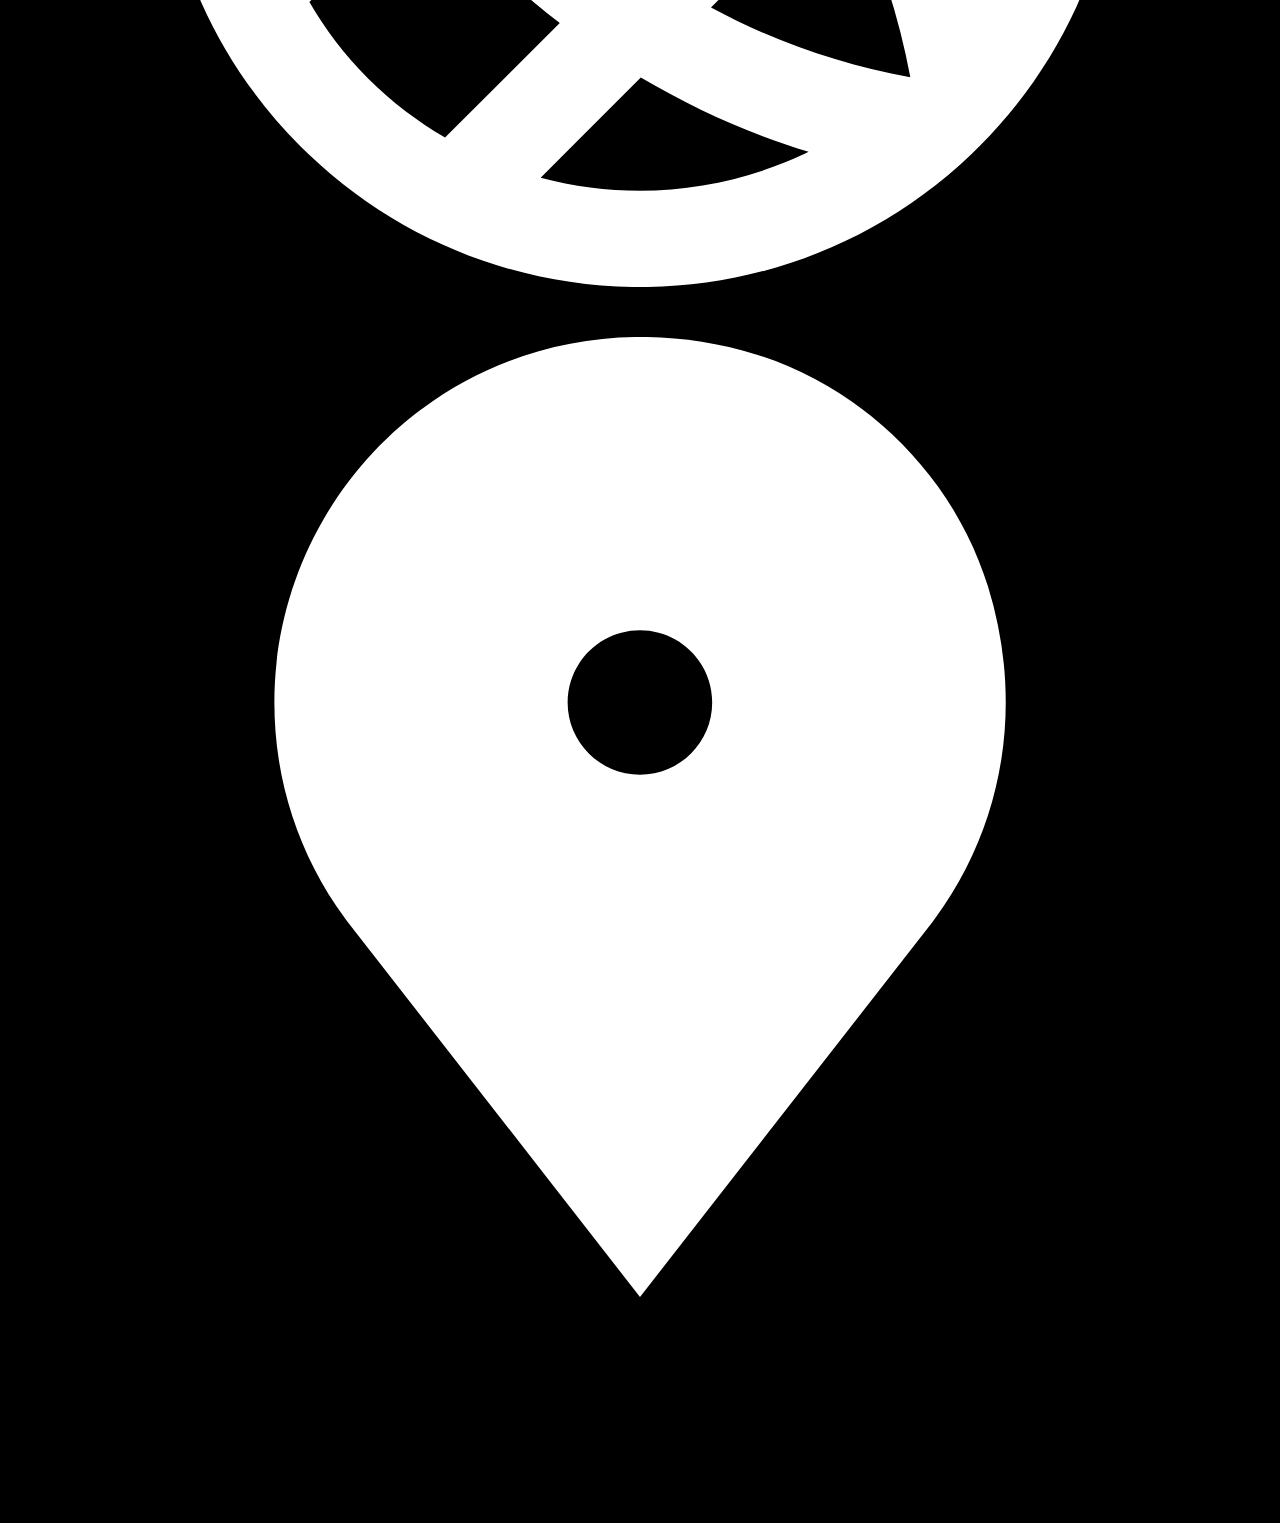
==== commit 7db4f4d0: "Add files via upload" ====
--- a/index.html
+++ b/index.html
@@ -12,63 +12,67 @@
     <script src="script.js" defer></script>
     <link href="https://fonts.googleapis.com/css2?family=Open+Sans&display=swap" rel="stylesheet">
     <link href="https://fonts.googleapis.com/css2?family=Open+Sans:wght@300&display=swap" rel="stylesheet">
-    <link rel="stylesheet" href="fontawesome/css/all.css">
 </head>
 
 <body>
-   <nav class="navbar">
+    <nav class="navbar">
         <div class="brand-title">Uber</div>
-        <a href="#" class="toggle-button">    
-          <span class="bar"></span>
-          <span class="bar"></span>
+        
+   
+
+        <a href="#" class="toggle-button">
+            <span class="bar"></span>
+            <span class="bar"></span>
         </a>
         <div class="navbar-links">
-          <ul>
-            <li><a href="#">Bedrijf</a></li>
-            <li><a href="#">Veiligheid</a></li>
-            <li><a href="#">Help</a></li>
-            <li><a href="#">Informatie over COVID-19</a></li>
-          </ul>
+            <ul>
+                <li><a href="#">Bedrijf</a></li>
+                <li><a href="#">Veiligheid</a></li>
+                <li><a href="#">Help</a></li>
+                <li><a href="#">Informatie over COVID-19</a></li>
+            </ul>
         </div>
-      </nav>
-        
-    <section id="slider">
-        <div><i class="fas fa-signal"></i>
-        <button>Beloning ontvangen</button></div>
-        <div><i class="fas fa-car"></i>
-        <button>Instappen</button></div>
-        <div><i class="fas fa-utensils"></i>
-        <button>Eten</button></div>
-        <div><i class="fas fa-truck-moving"></i>
-        <button>Uber Freight</button></div>
-        <div><i class="fas fa-suitcase"></i>
-        <button>Zakelijk</button></div>
-        <div><i class="fas fa-subway"></i>
-        <button>Ov</button></div>
-        <div><i class="fas fa-bicycle"></i>
-        <button>Fiets en step</button></div>
-        <div><i class="fas fa-plane-departure"></i>
-        <button>Elevate</button></div>
+        <img id="profiel" src="images/uber-user.svg" alt="Profiel"> 
+        <a href="url" id="aanmelden">Aanmelden</a>
+    </nav>
+
+    <section class="slider">
+        <div><img src="images/Earn-filled.svg" alt="Beloning">
+            <button>Beloning ontvangen</button></div>
+        <div><img src="images/car-front-outlined.svg" alt="Instappen">
+            <button>Instappen</button></div>
+        <div><img src="images/restaurant-outlined.svg" alt="Eten">
+            <button>Eten</button></div>
+        <div><img src="images/truck-outlined.svg" alt="Freight">
+            <button>Uber Freight</button></div>
+        <div><img src="images/briefcase-outlined.svg" alt="Zakelijk">
+            <button>Zakelijk</button></div>
+        <div><img src="images/train-outlined.svg" alt="Openbaar Vervoer">
+            <button>Ov</button></div>
+        <div><img src="images/bike-outlined.svg" alt="Fiets & Step">
+            <button>Fiets en step</button></div>
+        <div><img src="images/airplane-depart-outlined.svg" alt="Elevate">
+            <button>Elevate</button></div>
     </section>
 
 
-    <section id="eersteblok">
+    <section class="eersteblok">
         <h1>Kruip achter het stuur en maak omzet
         </h1>
         <p>Rijd via het platform met het grootste netwerk van actieve passagiers.
         </p>
-        <button id="partner"> Aanmelden als Uber-partner
+        <button class="partner"> Aanmelden als Uber-partner
         </button>
-        <a id="meerinfo1" href="url">Meer informatie over rijden en bezorgen</a>
+        <a class="meerinfo1" href="url">Meer informatie over rijden en bezorgen</a>
     </section>
 
-    <section id="heroimage">
+    <section class="heroimage">
         <img src="images/uberpic1.jpg" alt="Uber Header">
     </section>
 
-    <section id="stadimage">
+    <section class="stadimage">
         <h2>We brengen meer dan 10.000 steden in beweging</h2>
-        <a id="meerinfo" href="url">View all cities</a>
+        <a class="meerinfo" href="url">View all cities</a>
         <img src="images/uberpic2.jpg" alt="Uber Product">
     </section>
 
@@ -76,57 +80,110 @@
         <h2>Uber for Business</h2>
         <p>De kracht van Uber tijdens het werk</p>
     </section>
-        
-   <section id="columbus">
-        <div id="columbusje">
-        <img id="business" src="images/business1.png" alt="Maaltijden">
-        <h3>Maaltijden op het werk</h3>
-        <p>Verras je medewerkers met hun favoriete maaltijden die bezorgd worden waar ze ook werken.</p>
-        <a id="meerinfo" href="url">Lees verder</a>
+
+    <section class="uber-business">
+        <div>
+            <img src="images/business1.png" alt="Maaltijden">
+            <h3>Maaltijden op het werk</h3>
+            <p>Verras je medewerkers met hun favoriete maaltijden die bezorgd worden waar ze ook werken.</p>
+            <a class="meerinfo" href="url">Lees verder</a>
         </div>
-        
-        <div id="columbusje">
-        <img id="business" src="images/business2.png" alt="Ritten">
-        <h3>Ritten van medewerkers</h3>
-        <p>Geen omkijken meer naar zakelijke ritten. Maak programma's voor vervoer over de weg en woon-werkverkeer voor medewerkers.</p>
-        <a id="meerinfo" href="url">Lees verder</a>
+
+        <div>
+            <img src="images/business2.png" alt="Ritten">
+            <h3>Ritten van medewerkers</h3>
+            <p>Geen omkijken meer naar zakelijke ritten. Maak programma's voor vervoer over de weg en woon-werkverkeer voor medewerkers.</p>
+            <a class="meerinfo" href="url">Lees verder</a>
         </div>
-        
-        <div id="columbusje">
-        <img id="business" src="images/business3.png" alt="Aangeboden Ritten">
-        <h3>Aangeboden ritten</h3>
-        <p>Maak een blijvende indruk. Regel ritten van deur tot deur voor je klanten en gasten.</p>
-        <a id="meerinfo" href="url">Lees verder</a>
+
+        <div>
+            <img src="images/business3.png" alt="Aangeboden Ritten">
+            <h3>Aangeboden ritten</h3>
+            <p>Maak een blijvende indruk. Regel ritten van deur tot deur voor je klanten en gasten.</p>
+            <a class="meerinfo" href="url">Lees verder</a>
         </div>
     </section>
 
-    <section>
-        <img id="business" src="images/veiligheid.svg" alt="Veiligheid">
+    <section class="business">
+        <img src="images/veiligheid.svg" alt="Veiligheid">
         <h2>Jouw veiligheid is belangrijk voor ons</h2>
         <p>Met elke nieuwe veiligheidsfunctie en elke standaard in onze Communityrichtlijnen, zetten we ons in voor een veilige omgeving voor onze gebruikers.</p>
-        <a id="meerinfo" href="url">Lees meer over de Communityrichtlijnen</a>
-        <a id="meerinfo" href="url">Alle veiligheidsfuncties bekijken</a>
+        <a class="meerinfo" href="url">Lees meer over de Communityrichtlijnen</a>
+        <a class="meerinfo" href="url">Alle veiligheidsfuncties bekijken</a>
     </section>
 
-    <section id="prefooter">
-        <i class="fas fa-user-friends"></i>
+    <section class="prefooter-row">
+        <div class="prefooter-column">
+        <img src="images/person-multiple-outlined.svg" alt="Over ons">
         <h3>Over ons</h3>
         <p>Ontdek hoe we zijn ontstaan, wat ons motiveert en hoe we kansen creëren.</p>
-        <a id="meerinfo" href="about.html">Lees verder</a>
-
-        <i class="far fa-newspaper"></i>
-        <h3>News room</h3>
+        <a class="meerinfo" href="about.html">Lees verder</a>
+        </div>    
+        
+        <div class="prefooter-column">
+        <img src="images/document-outlined.svg" alt="Newsroom">
+        <h3>Newsroom</h3>
         <p>Bekijk aankondigingen over onze nieuwste releases, initiatieven en partnerschappen.</p>
-        <a id="meerinfo" href="url">Lees verder</a>
-
-        <i class="fas fa-home"></i>
+        <a class="meerinfo" href="url">Lees verder</a>
+        </div>
+        
+        <div class="prefooter-column">
+        <img src="images/home-outlined.svg" alt="Wereldburgerschap">
         <h3>Wereldburgerschap</h3>
         <p>Lees hoe we ons inzetten voor een positieve impact op de steden waarin we actief zijn.</p>
-        <a id="meerinfo" href="url">Lees verder</a>
+        <a class="meerinfo" href="url">Lees verder</a>
+        </div>    
     </section>
 
     <footer>
-        <img class="logo" src="images/uberlogo.svg" alt="Uber logo">
+        <div class="footer-logo">Uber</div>
+        
+        <p>Naar Help Center</p>
+
+        <section class="footer-row">
+            <div class="footer-column">
+                <h3>Bedrijf</h3>
+                <li><a href="url">Over ons</a></li>
+                <li><a href="url">Wat wij bieden</a></li>
+                <li><a href="url">Newsroom</a></li>
+                <li><a href="url">Investeerders</a></li>
+                <li><a href="url">Blog</a></li>
+                <li><a href="url">Werken bij Uber</a></li>
+            </div>
+            <div class="footer-column">
+                <h3>Producten</h3>
+                <li><a href="url">Instappen</a></li>
+                <li><a href="url">Rijden</a></li>
+                <li><a href="url">Eten</a></li>
+                <li><a href="url">Uber for Business</a></li>
+                <li><a href="url">Uber Freight</a></li>
+            </div>
+            <div class="footer-column">
+                <h3>Wereldburgerschap</h3>
+                <li><a href="url">Veiligheid</a></li>
+                <li><a href="url">Diversiteit en inclusiviteit</a></li>
+            </div>
+            <div class="footer-column">
+                <h3>Innovatie</h3>
+                <li><a href="url">Advanced Technologies Group</a></li>
+                <li><a href="url">AI</a></li>
+                <li><a href="url">Elevate</a></li>
+            </div>
+        </section>
+        
+        <section>
+        <img src="images/uber-facebook.svg" alt="Facebook">
+        <img src="images/uber-twitter.svg" alt="Twitter">
+        <img src="images/uber-youtube.svg" alt="Youtube">
+        <img src="images/uber-linkedin.svg" alt="LinkedIn">
+        <img src="images/uber-instagram.svg" alt="Instagram">
+        </section>
+        
+        <section>
+        <img src="images/uber-globe.svg" alt="Facebook"><p>Nederlands</p>
+        <img src="images/uber-location.svg" alt="Twitter"><p>Amsterdam</p>
+        </section>
+        
     </footer>
 
 
@@ -134,4 +191,4 @@
     <script src="scripts/script.js"></script>
 </body>
 
-</html>
+</html>--- a/styles/style.css
+++ b/styles/style.css
@@ -14,80 +14,171 @@
     overflow-x: hidden;
 }
 
-header {
-    width: 100%;
-    height: 4em;
-    top: 0;
-    left: 0;
-    display: flex;
-    margin: 0;
-    padding: 0.65em 2em;
-    background-color: black;
-
-}
-
-a {
-    margin: 0em;
-    padding: 1em 0em 5em 1.5em;
-    font-family: 'Open Sans', sans-serif;
-    text-decoration: none;
-    font-size: 1em;
-    font-weight: 300;
-    color: black;
-    text-decoration: none;
-}
-
-.logo {
-    width: 2.6em;
-    float: left;
-}
-
-.aanmelden {
-    margin: 0;
-    padding: 0.3em;
-    float: right;
-}
-
-header img {
-    width: 1.2em;
+
+.navbar {
+    padding-left: 6em;
+    display: flex;
+    position: relative;
+    align-items: center;
+    background-color: #000000;
     color: white;
+}
+
+.brand-title {
+    font-size: 1.3em;
+    margin: .8em .8em .8em 1.2em;
+    font-family: 'Open Sans', sans-serif;
+    letter-spacing: -1px;
+
+}
+
+.navbar-links {
+    height: 100%;
+}
+
+.navbar-links ul {
+    display: flex;
     margin: 0;
     padding: 0;
-    float: right;
-}
-
-.slider {
-    width: 100%;
-    height: 8em;
-    display: flex;
-    overflow: auto;
-}
-
-.slide {
-    width: 6.5em;
+}
+
+.navbar-links li {
+    list-style: none;
+}
+
+.navbar-links li a {
+    display: block;
+    text-decoration: none;
+    color: white;
+    padding: 1em;
+    font-family: 'Open Sans', sans-serif;
+    font-size: 0.9em;
+    font-weight: 600;
+}
+
+.navbar-links li:hover {
+    background-color: #333;
+    border-radius: 30px;
+}
+
+.toggle-button {
+    position: absolute;
+    top: 1.6em;
+    right: 1.2em;
+    display: none;
+    flex-direction: column;
+    justify-content: space-between;
+    width: 13px;
+    height: 8px;
+}
+
+.toggle-button .bar {
+    height: 2px;
+    width: 100%;
     background-color: white;
-
-}
-
-
-.slide a {
-    margin: 0;
-    padding: 2em;
-    color: black;
-    display: flex;
+}
+
+@media (max-width: 800px) {
+    .navbar {
+        flex-direction: column;
+        align-items: flex-start;
+        padding-left: 0;
+    }
+
+    .toggle-button {
+        display: flex;
+    }
+
+    .navbar-links {
+        display: none;
+        width: 100%;
+    }
+
+    .navbar-links ul {
+        width: 100%;
+        height: 100vh;
+        flex-direction: column;
+        background-color: white;
+
+    }
+    
+    
+ .navbar-links ul li a {
+        margin: 0;
+        padding: 0.5em 0.75em;
+        font-family: 'Open Sans', sans-serif;
+        text-decoration: none;
+        font-size: 1.8em;
+        font-weight: 600;
+        color: black;
+        max-width: 90%;
+    }
+
+    .navbar-links.active {
+        display: flex;
+    }
+
+    #aanmelden {
+        float: left;
+        margin: 0;
+        padding: 0.3em;
+        float: right;
+    }
+
+    #profiel {
+        float: left;
+        width: 16px;
+        height: 16px;
+    }
+
+}
+
+
+
+
+#slider {
+    width: 100%;
+    height: 6.5em;
+    display: flex;
+    overflow-y: hidden;
+}
+
+#slider div {
+    background-color: white;
+    min-width: 6.5em;
     justify-content: center;
     align-items: center;
     text-align: center;
-    font-family: 'Open Sans', sans-serif;
-    text-decoration: none;
-    font-size: 1em;
+    display: flex;
+    flex-direction: column;
+}
+
+
+
+#slider div button {
+    margin: 0;
+    color: black;
+    font-family: 'Open Sans', sans-serif;
+    text-decoration: none;
+    font-size: 0.9em;
     font-weight: 600;
-
-}
-
-.slider {
-    -webkit-overflow-scrolling: touch;
-}
+    border: none;
+    background: none;
+    text-align: center;
+
+}
+
+#slider div button:focus {
+    border-bottom: 2px solid;
+    color: black;
+    line-height: 2em;
+}
+
+#slider div i {
+    padding: 1.5em 0 1em 0;
+}
+
+
 
 a button {
     padding: 0.7em 1em;
@@ -106,7 +197,7 @@
 
 section {
     margin: 0;
-    padding: 1em 0em 1em 0em;
+    padding: 1em 0 1em 0;
 }
 
 section p {
@@ -136,9 +227,11 @@
     font-weight: bold;
 }
 
+
+
 h3 {
     margin: 0;
-    padding: 0em 0em 0.5em 1.5em;
+    padding: 0 0 0.5em 1.5em;
     color: #333333;
     font-family: 'Open Sans', sans-serif;
     text-decoration: none;
@@ -147,29 +240,42 @@
     max-width: 90%;
 }
 
-.meerinfo {
-    margin: 0em;
-    padding-top: 0.75em;
-    padding-bottom: 0.75em;
+
+#meerinfo {
+    margin: 1em;
+    padding-left: .5em;
+    padding-bottom: 1.5em;
     font-family: 'Open Sans', sans-serif;
     text-decoration: none;
     font-size: 1em;
     font-weight: 300;
     max-width: 90%;
-}
-
-.meerinfo a {
-    color: black;
-    text-decoration: none;
-}
-
-.partner {
+    color: black;
+}
+
+#meerinfo a {
+    text-decoration: none;
+}
+
+#meerinfo1 {
+    margin: 0;
+    padding-left: 1.5em;
+    font-family: 'Open Sans', sans-serif;
+    text-decoration: none;
+    font-size: 1em;
+    font-weight: 300;
+    max-width: 90%;
+    color: black;
+}
+
+
+
+#partner {
     color: white;
     padding: 0.9em 1.8em;
-    margin: 0em 3.5em 1.5em 1.5em;
+    margin: 0 3.5em 1.5em 1.5em;
     background-color: black;
     border: none;
-    border-radius: 0px;
     cursor: pointer;
     transition: all 0.5s ease 0s;
     font-family: 'Open Sans', sans-serif;
@@ -179,8 +285,8 @@
 }
 
 
-.partner:hover {
-    background-color: darkgrey;
+#partner:hover {
+    background-color: #333333;
 }
 
 
@@ -190,21 +296,121 @@
     object-fit: cover;
 }
 
-.business {
+@media (min-width: 1000px) {
+    #heroimage img {
+    width: 100%;
+    height: 115vh;
+    object-fit: cover;
+    }
+    
+    #slider {
+        padding-left: 1em;
+        height: 8.5em;
+        position: absolute;
+        width: 156vh;
+        left: 25vh;
+        top: 17vh;
+        background-color: white;
+    }
+
+    #slider div {
+        min-width: 9em;
+    }
+    
+    #slider button {
+        width: 5em;
+    }
+    
+    #slider i {
+        font-size: 1.3em;
+    }
+    
+     #eersteblok {
+    position: absolute;
+    padding-left: 2em;
+    height: 62vh;
+    max-width: 72vh;
+    left: 25vh;
+    top: 35vh;
+    background-color: white;
+    }
+    
+    #eersteblok h1 {
+    color: black;
+    margin: 0;
+    padding: 0.75em 1em 0.5em 0.5em;
+    font-family: 'Open Sans', sans-serif;
+    text-decoration: none;
+    font-size: 3em;
+    font-weight: 600;
+        
+    }
+    
+    #eersteblok p {
+        padding-right: 2em;
+    }
+    
+    #eersteblok button {
+        margin-right: 10em;
+    }
+    
+    section {
+        padding: 0 0 1em 0;
+    }
+}
+
+#stadimage img {
+    width: 100%;
+    height: 30vh;
+    object-fit: cover;
+}
+
+@media (min-width: 1000px) {
+    #stadimage img {
+    width: 100%;
+    height: 70vh;
+    object-fit: cover;
+}
+    
+    #stadimage a {
+    position: absolute;
+    padding: 0 2em 2em 11em;
+}
+    
+    h2 {
+        width: 20em;
+        font-size: 2em;
+        padding-top: 1em;
+        padding-left: 6em;
+    }
+    
+    #columbus {
+    display: flex;
+    justify-content: space-between;
+    padding: 1em 10em 1em 10em;
+    flex-grow: 1;
+}   
+    
+    #columbus p {
+        padding-left: 1.5em;
+    }
+}
+
+#business {
     margin: 0;
     padding: 1.5em;
     width: 100%;
     display: flex;
     align-items: center;
     text-align: center;
-    
+
 }
 
 
 
 
 p {
-    margin: 0em;
+    margin: 0;
     padding-left: 1.5em;
     padding-bottom: 1.5em;
     font-family: 'Open Sans', sans-serif;
@@ -215,15 +421,7 @@
     text-decoration: none;
 }
 
-.leesverder {
-    margin: 0em;
-    padding: 1em 0em 1em 1.5em;
-    font-family: 'Open Sans', sans-serif;
-    text-decoration: none;
-    font-size: 1em;
-    font-weight: 300;
-    max-width: 90%;  
-}
+
 
 
 #linksonder {
@@ -286,7 +484,7 @@
     left: 0;
     top: 20em;
     padding: 0.9em 1.8em;
-    margin: 0em 0em 1.5em 1.5em;
+    margin: 0 0 1.5em 1.5em;
     background-color: white;
     border: none;
     border-radius: 0px;
@@ -297,8 +495,24 @@
     font-size: 1em;
 }
 
+#prefooter {
+    display: flex;
+    flex-direction: column;
+}
+
+#prefooter i {
+    padding-left: 1.5em;
+    padding-bottom: .75em;
+    font-size: 1.4em;
+    color: black;
+}
+
+#prefooter h2 {
+    padding-bottom: 2em;
+}
+
+
 footer {
     padding: 10em;
     background-color: black;
-}
-
+}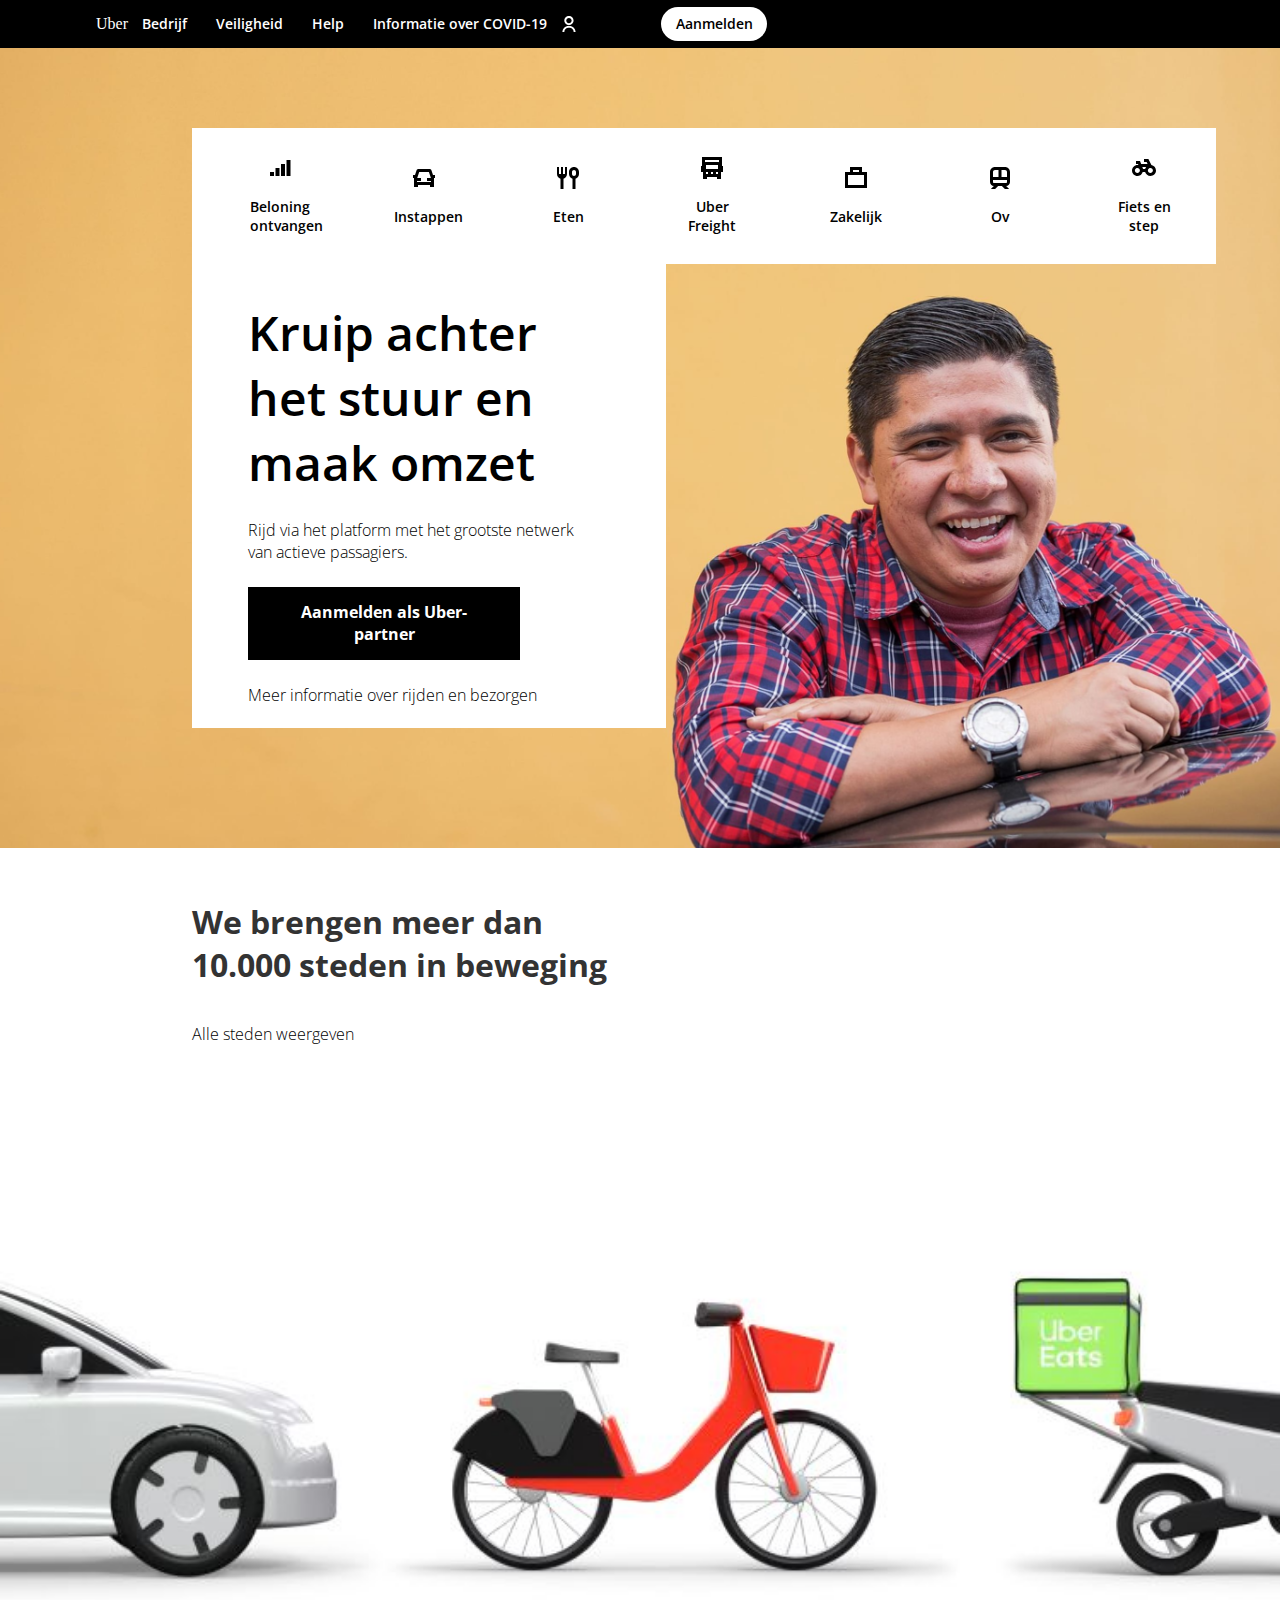
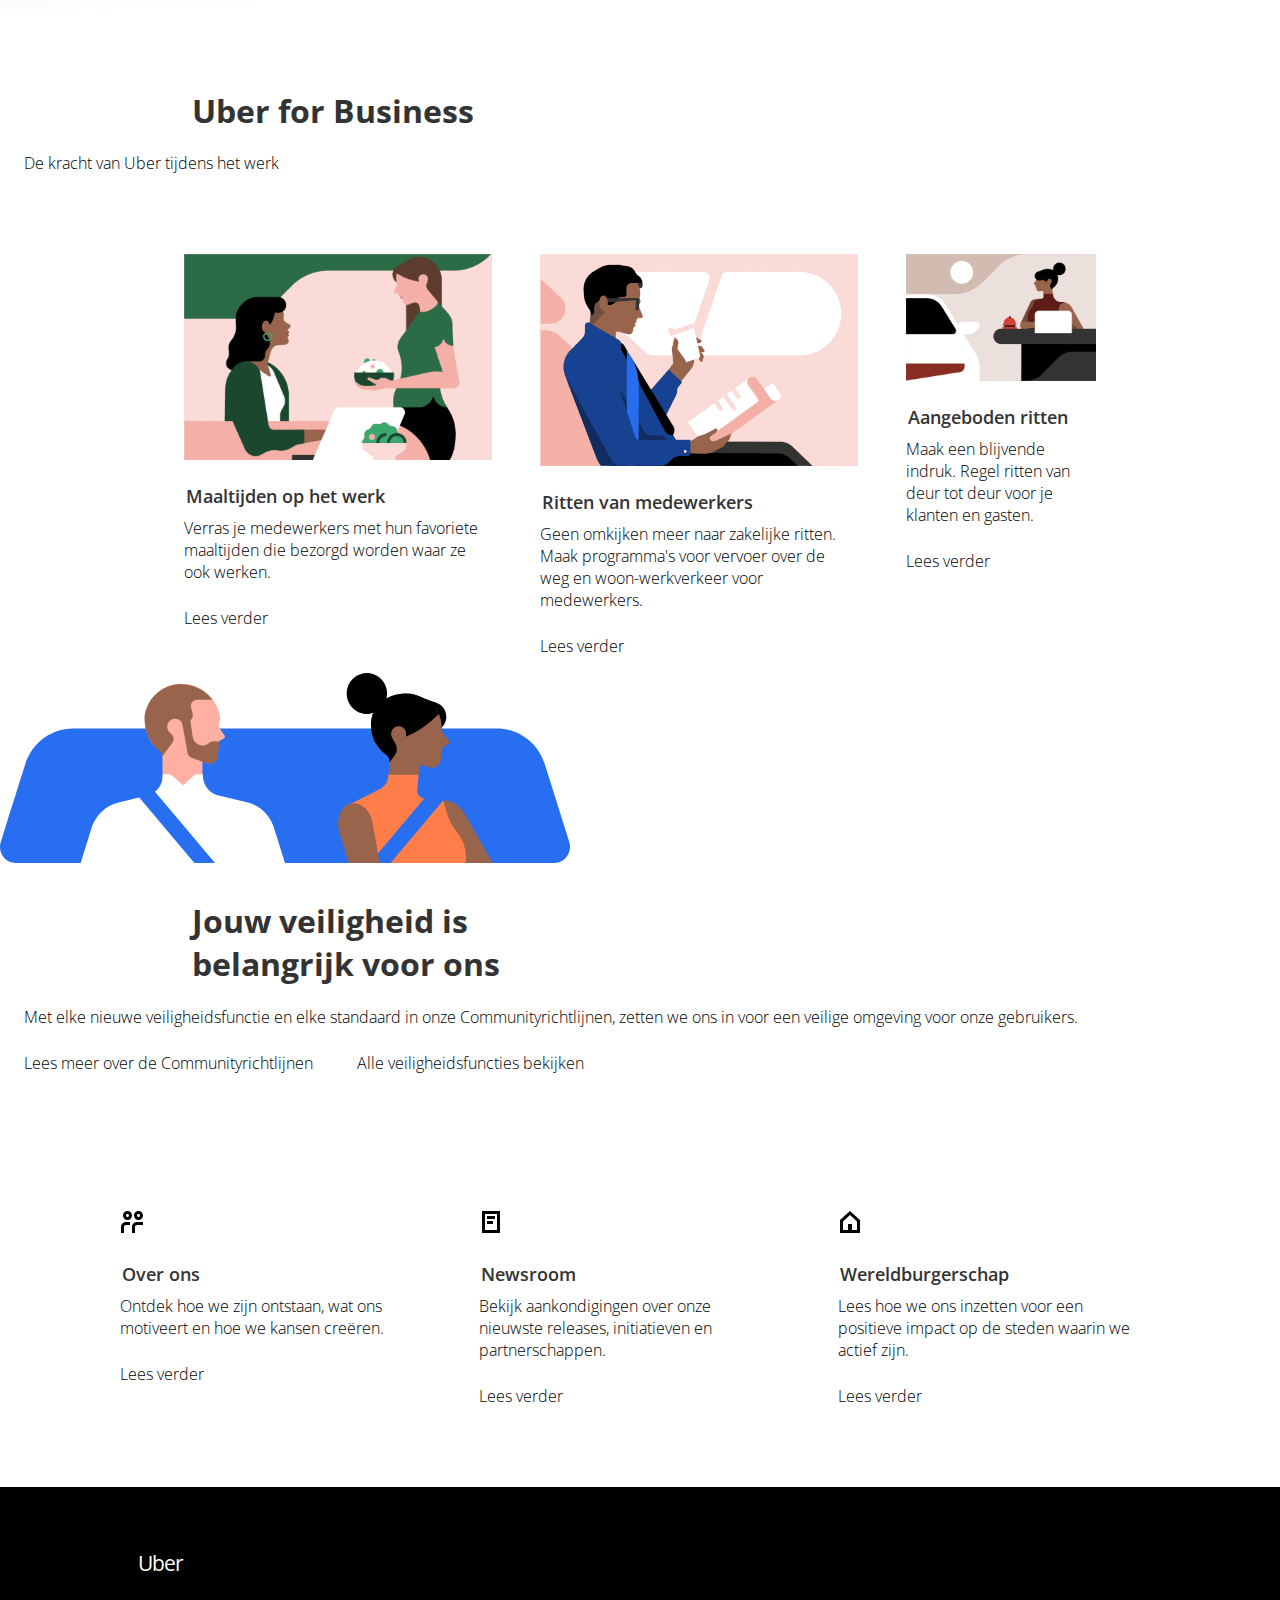
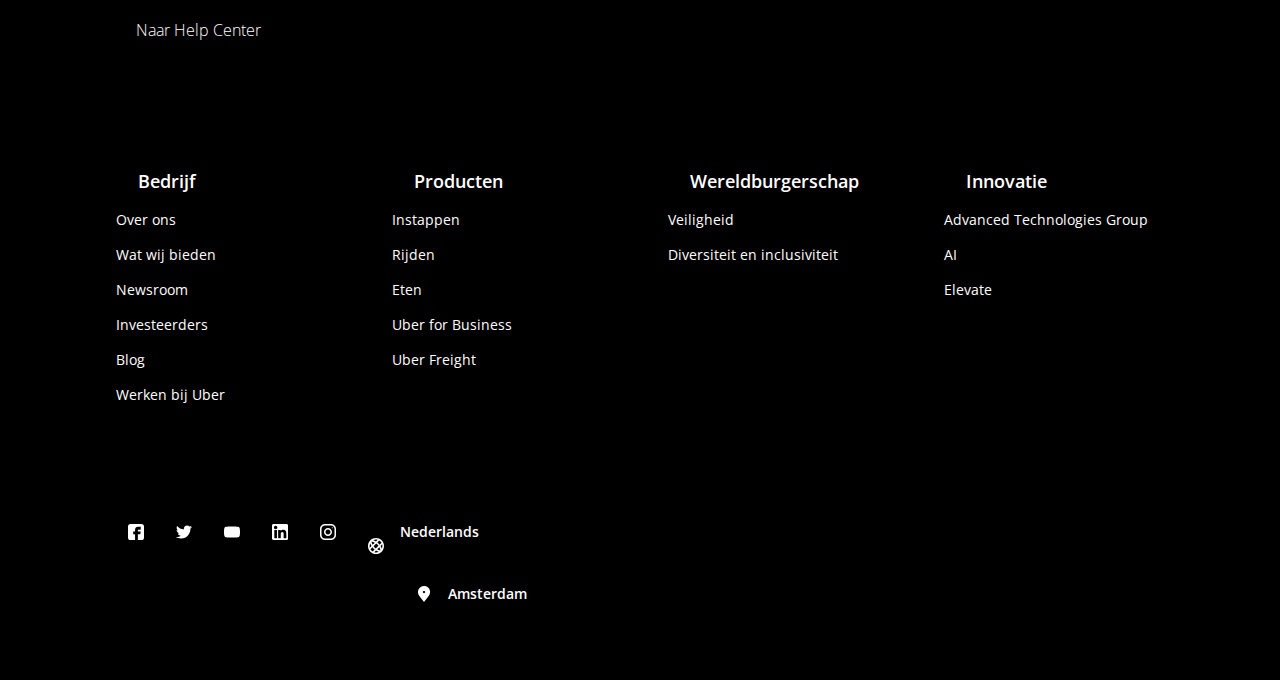
==== commit 35e3b5cd: "Add files via upload" ====
--- a/index.html
+++ b/index.html
@@ -16,11 +16,9 @@
 
 <body>
     <nav class="navbar">
-        <div class="brand-title">Uber</div>
-        
-   
-
-        <a href="#" class="toggle-button">
+        <div class="logo">Uber</div>
+    
+        <a href="url" class="toggle-button">
             <span class="bar"></span>
             <span class="bar"></span>
         </a>
@@ -32,7 +30,7 @@
                 <li><a href="#">Informatie over COVID-19</a></li>
             </ul>
         </div>
-        <img id="profiel" src="images/uber-user.svg" alt="Profiel"> 
+        <img id="profiel" src="images/uber-user.svg" alt="Profiel"><p>Inloggen</p>
         <a href="url" id="aanmelden">Aanmelden</a>
     </nav>
 
@@ -72,7 +70,7 @@
 
     <section class="stadimage">
         <h2>We brengen meer dan 10.000 steden in beweging</h2>
-        <a class="meerinfo" href="url">View all cities</a>
+        <a class="meerinfo" href="url">Alle steden weergeven</a>
         <img src="images/uberpic2.jpg" alt="Uber Product">
     </section>
 
@@ -82,57 +80,62 @@
     </section>
 
     <section class="uber-business">
-        <div>
+        <article>
             <img src="images/business1.png" alt="Maaltijden">
             <h3>Maaltijden op het werk</h3>
             <p>Verras je medewerkers met hun favoriete maaltijden die bezorgd worden waar ze ook werken.</p>
             <a class="meerinfo" href="url">Lees verder</a>
-        </div>
+        </article>
 
-        <div>
+        <article>
             <img src="images/business2.png" alt="Ritten">
             <h3>Ritten van medewerkers</h3>
             <p>Geen omkijken meer naar zakelijke ritten. Maak programma's voor vervoer over de weg en woon-werkverkeer voor medewerkers.</p>
             <a class="meerinfo" href="url">Lees verder</a>
-        </div>
+        </article>
 
-        <div>
+        <article>
             <img src="images/business3.png" alt="Aangeboden Ritten">
             <h3>Aangeboden ritten</h3>
             <p>Maak een blijvende indruk. Regel ritten van deur tot deur voor je klanten en gasten.</p>
             <a class="meerinfo" href="url">Lees verder</a>
-        </div>
+        </article>
     </section>
 
-    <section class="business">
+    <section class="veiligheid">
+        <article>
         <img src="images/veiligheid.svg" alt="Veiligheid">
+        </article>
+        
+        <article>
         <h2>Jouw veiligheid is belangrijk voor ons</h2>
         <p>Met elke nieuwe veiligheidsfunctie en elke standaard in onze Communityrichtlijnen, zetten we ons in voor een veilige omgeving voor onze gebruikers.</p>
         <a class="meerinfo" href="url">Lees meer over de Communityrichtlijnen</a>
         <a class="meerinfo" href="url">Alle veiligheidsfuncties bekijken</a>
+        </article>
     </section>
 
     <section class="prefooter-row">
-        <div class="prefooter-column">
+        <article class="prefooter-column">
         <img src="images/person-multiple-outlined.svg" alt="Over ons">
         <h3>Over ons</h3>
         <p>Ontdek hoe we zijn ontstaan, wat ons motiveert en hoe we kansen creëren.</p>
         <a class="meerinfo" href="about.html">Lees verder</a>
-        </div>    
+        </article>    
         
-        <div class="prefooter-column">
+        <article class="prefooter-column">
         <img src="images/document-outlined.svg" alt="Newsroom">
         <h3>Newsroom</h3>
         <p>Bekijk aankondigingen over onze nieuwste releases, initiatieven en partnerschappen.</p>
         <a class="meerinfo" href="url">Lees verder</a>
-        </div>
+        </article>
         
-        <div class="prefooter-column">
+        <article class="prefooter-column">
         <img src="images/home-outlined.svg" alt="Wereldburgerschap">
         <h3>Wereldburgerschap</h3>
         <p>Lees hoe we ons inzetten voor een positieve impact op de steden waarin we actief zijn.</p>
         <a class="meerinfo" href="url">Lees verder</a>
-        </div>    
+        </article>    
     </section>
 
     <footer>
@@ -141,7 +144,7 @@
         <p>Naar Help Center</p>
 
         <section class="footer-row">
-            <div class="footer-column">
+            <article class="footer-column">
                 <h3>Bedrijf</h3>
                 <li><a href="url">Over ons</a></li>
                 <li><a href="url">Wat wij bieden</a></li>
@@ -149,44 +152,45 @@
                 <li><a href="url">Investeerders</a></li>
                 <li><a href="url">Blog</a></li>
                 <li><a href="url">Werken bij Uber</a></li>
-            </div>
-            <div class="footer-column">
+            </article>
+            <article class="footer-column">
                 <h3>Producten</h3>
                 <li><a href="url">Instappen</a></li>
                 <li><a href="url">Rijden</a></li>
                 <li><a href="url">Eten</a></li>
                 <li><a href="url">Uber for Business</a></li>
                 <li><a href="url">Uber Freight</a></li>
-            </div>
-            <div class="footer-column">
+            </article>
+            <article class="footer-column">
                 <h3>Wereldburgerschap</h3>
                 <li><a href="url">Veiligheid</a></li>
                 <li><a href="url">Diversiteit en inclusiviteit</a></li>
-            </div>
-            <div class="footer-column">
+            </article>
+            <article class="footer-column">
                 <h3>Innovatie</h3>
                 <li><a href="url">Advanced Technologies Group</a></li>
                 <li><a href="url">AI</a></li>
                 <li><a href="url">Elevate</a></li>
-            </div>
+            </article>
         </section>
         
-        <section>
+        <section class="social-media">
+        <article> 
         <img src="images/uber-facebook.svg" alt="Facebook">
         <img src="images/uber-twitter.svg" alt="Twitter">
         <img src="images/uber-youtube.svg" alt="Youtube">
         <img src="images/uber-linkedin.svg" alt="LinkedIn">
         <img src="images/uber-instagram.svg" alt="Instagram">
-        </section>
+        </article>
         
-        <section>
+        
+        <article>
         <img src="images/uber-globe.svg" alt="Facebook"><p>Nederlands</p>
         <img src="images/uber-location.svg" alt="Twitter"><p>Amsterdam</p>
+        </article>
         </section>
         
     </footer>
-
-
 
     <script src="scripts/script.js"></script>
 </body>
--- a/styles/style.css
+++ b/styles/style.css
@@ -9,8 +9,8 @@
 html,
 body {
     width: 100%;
-    margin: 0px;
-    padding: 0px;
+    margin: 0;
+    padding: 0;
     overflow-x: hidden;
 }
 
@@ -101,9 +101,9 @@
         background-color: white;
 
     }
-    
-    
- .navbar-links ul li a {
+
+
+    .navbar-links ul li a {
         margin: 0;
         padding: 0.5em 0.75em;
         font-family: 'Open Sans', sans-serif;
@@ -118,32 +118,34 @@
         display: flex;
     }
 
-    #aanmelden {
-        float: left;
-        margin: 0;
-        padding: 0.3em;
-        float: right;
-    }
-
-    #profiel {
-        float: left;
-        width: 16px;
-        height: 16px;
-    }
-
-}
-
-
-
-
-#slider {
+}
+
+#profiel {
+    display: flex;
+    width: 16px;
+    float: right;
+}
+
+#aanmelden {
+    margin: 0;
+    padding: .5em 1em;
+    background-color: white;
+    border-radius: 30px;
+    text-decoration: none;
+    color: black;
+    font-family: 'Open Sans', sans-serif;
+    font-size: 0.9em;
+    font-weight: 600;
+}
+
+.slider {
     width: 100%;
     height: 6.5em;
     display: flex;
     overflow-y: hidden;
 }
 
-#slider div {
+.slider div {
     background-color: white;
     min-width: 6.5em;
     justify-content: center;
@@ -155,7 +157,7 @@
 
 
 
-#slider div button {
+.slider div button {
     margin: 0;
     color: black;
     font-family: 'Open Sans', sans-serif;
@@ -168,16 +170,18 @@
 
 }
 
-#slider div button:focus {
+.slider div button:focus {
     border-bottom: 2px solid;
     color: black;
     line-height: 2em;
 }
 
-#slider div i {
-    padding: 1.5em 0 1em 0;
-}
-
+
+
+.slider img {
+    width: 18px;
+    margin: 1em;
+}
 
 
 a button {
@@ -241,7 +245,7 @@
 }
 
 
-#meerinfo {
+.meerinfo {
     margin: 1em;
     padding-left: .5em;
     padding-bottom: 1.5em;
@@ -253,11 +257,11 @@
     color: black;
 }
 
-#meerinfo a {
-    text-decoration: none;
-}
-
-#meerinfo1 {
+.meerinfo a {
+    text-decoration: none;
+}
+
+.meerinfo1 {
     margin: 0;
     padding-left: 1.5em;
     font-family: 'Open Sans', sans-serif;
@@ -270,10 +274,11 @@
 
 
 
-#partner {
-    color: white;
+.partner {
+    color: white;
+    width: 17em;
     padding: 0.9em 1.8em;
-    margin: 0 3.5em 1.5em 1.5em;
+    margin: 0 15em 1.5em 1.5em;
     background-color: black;
     border: none;
     cursor: pointer;
@@ -285,98 +290,95 @@
 }
 
 
-#partner:hover {
+.partner:hover {
     background-color: #333333;
 }
 
 
-#heroimage img {
+.heroimage img {
     width: 100%;
     height: 40vh;
     object-fit: cover;
 }
 
 @media (min-width: 1000px) {
-    #heroimage img {
-    width: 100%;
-    height: 115vh;
-    object-fit: cover;
-    }
-    
-    #slider {
+    .heroimage img {
+        width: 100%;
+        height: 50em;
+        object-fit: cover;
+    }
+
+    .slider {
         padding-left: 1em;
         height: 8.5em;
         position: absolute;
-        width: 156vh;
-        left: 25vh;
-        top: 17vh;
+        width: 80%;
+        left: 12em;
+        top: 8em;
         background-color: white;
     }
 
-    #slider div {
+    .slider div {
         min-width: 9em;
     }
-    
-    #slider button {
+
+    .slider button {
         width: 5em;
     }
-    
-    #slider i {
-        font-size: 1.3em;
-    }
-    
-     #eersteblok {
-    position: absolute;
-    padding-left: 2em;
-    height: 62vh;
-    max-width: 72vh;
-    left: 25vh;
-    top: 35vh;
-    background-color: white;
-    }
-    
-    #eersteblok h1 {
-    color: black;
-    margin: 0;
-    padding: 0.75em 1em 0.5em 0.5em;
-    font-family: 'Open Sans', sans-serif;
-    text-decoration: none;
-    font-size: 3em;
-    font-weight: 600;
-        
-    }
-    
-    #eersteblok p {
+
+    .slider img {
+        width: 24px;
+    }
+
+    .eersteblok {
+        position: absolute;
+        padding-left: 2em;
+        height: 29em;
+        width: 37%;
+        left: 12em;
+        top: 16.5em;
+        background-color: white;
+    }
+
+    .eersteblok h1 {
+        color: black;
+        margin: 0;
+        padding: 0.75em 1em 0.5em 0.5em;
+        font-family: 'Open Sans', sans-serif;
+        text-decoration: none;
+        font-size: 3em;
+        font-weight: 600;
+
+    }
+
+    .eersteblok p {
         padding-right: 2em;
     }
-    
-    #eersteblok button {
-        margin-right: 10em;
-    }
-    
+
+
     section {
         padding: 0 0 1em 0;
     }
 }
 
-#stadimage img {
+.stadimage img {
     width: 100%;
     height: 30vh;
     object-fit: cover;
 }
 
 @media (min-width: 1000px) {
-    #stadimage img {
-    width: 100%;
-    height: 70vh;
-    object-fit: cover;
-}
-    
-    #stadimage a {
-    position: absolute;
-    padding: 0 2em 2em 11em;
-}
-    
+    .stadimage img {
+        width: 100%;
+        height: 70vh;
+        object-fit: cover;
+    }
+
+    .stadimage a {
+        position: absolute;
+        padding: 0 2em 2em 11em;
+    }
+
     h2 {
         width: 20em;
         font-size: 2em;
@@ -384,19 +386,20 @@
         padding-left: 6em;
     }
     
-    #columbus {
-    display: flex;
-    justify-content: space-between;
-    padding: 1em 10em 1em 10em;
-    flex-grow: 1;
-}   
-    
-    #columbus p {
+
+    .uber-business {
+        display: flex;
+        justify-content: space-between;
+        padding: 1em 10em 1em 10em;
+        flex-grow: 1;
+    }
+
+    .uber-business p {
         padding-left: 1.5em;
     }
 }
 
-#business {
+.uber-business img{
     margin: 0;
     padding: 1.5em;
     width: 100%;
@@ -406,6 +409,16 @@
 
 }
 
+.business img {
+    margin: 0;
+    padding: 1.5em;
+    width: 100%;
+    display: flex;
+    align-items: center;
+    text-align: center;
+
+}
+
 
 
 
@@ -424,7 +437,7 @@
 
 
 
-#linksonder {
+.linksonder {
     position: relative;
     margin: 0;
     padding: 0;
@@ -432,7 +445,7 @@
 
 
 
-#linksonder h1 {
+.linksonder h1 {
     position: absolute;
     left: 0;
     bottom: 0;
@@ -441,21 +454,20 @@
     padding: 1.4em 0.75em;
 }
 
-#linksonder img {
+.linksonder img {
     width: 100%;
     height: 65vh;
     object-fit: cover;
 }
 
-#linksmidden {
+.linksmidden {
     position: relative;
     margin: 0;
     padding: 0;
 }
 
 
-#linksmidden h1 {
-    width: 90%;
+.linksmidden h1 {
     position: absolute;
     left: 0;
     top: 2em;
@@ -464,13 +476,13 @@
     padding: 1.4em 0.75em;
 }
 
-#linksmidden img {
+.linksmidden img {
     width: 100%;
     height: 65vh;
     object-fit: cover;
 }
 
-#linksmidden p {
+.linksmidden p {
     width: 90%;
     left: 0;
     top: 14em;
@@ -478,7 +490,7 @@
     color: white;
 }
 
-#linksmidden button {
+.linksmidden button {
     color: black;
     position: absolute;
     left: 0;
@@ -495,24 +507,138 @@
     font-size: 1em;
 }
 
-#prefooter {
-    display: flex;
-    flex-direction: column;
-}
-
-#prefooter i {
-    padding-left: 1.5em;
-    padding-bottom: .75em;
-    font-size: 1.4em;
-    color: black;
-}
-
-#prefooter h2 {
+.prefooter-row {
+    padding-top: 6em;
+    padding-bottom: 5em;
+}
+
+.prefooter-row h2 {
     padding-bottom: 2em;
 }
 
+.prefooter-row img {
+    width: 24px;
+    margin: 1.5em;
+}
+
+
+@media (min-width: 1000px) {
+    .prefooter-row {
+        padding-right: 6em;
+        padding-left: 6em;
+    }
+    
+    .prefooter-column {
+        float: left;
+        width: 33%;
+    }
+
+
+    .prefooter-row:after {
+        content: "";
+        display: table;
+        clear: both;
+    }
+}
 
 footer {
-    padding: 10em;
     background-color: black;
+}
+
+.footer-logo {
+    margin: 0;
+    padding: 3em 0 2em 1em;
+    font-size: 1.3em;
+    font-family: 'Open Sans', sans-serif;
+    letter-spacing: -1px;
+    color: white;
+
+}
+
+footer p {
+    margin: 0em;
+    padding: 0 0 2em 1.5em;
+    font-family: 'Open Sans', sans-serif;
+    text-decoration: none;
+    font-size: 1em;
+    font-weight: 300;
+    max-width: 90%;
+    color: white;
+}
+
+footer h3 {
+    margin: 0;
+    padding: 0 0 0.5em 1.5em;
+    color: white;
+    font-family: 'Open Sans', sans-serif;
+    text-decoration: none;
+    font-size: 1.1em;
+    font-weight: 600;
+    max-width: 90%;
+}
+
+
+footer a {
+    padding-left: .3em;
+    text-decoration: none;
+    color: white;
+    font-family: 'Open Sans', sans-serif;
+    font-size: 0.9em;
+    font-weight: 400;
+}
+
+.footer-column {
+    padding-top: 3em;
+}
+
+footer li {
+    padding-top: .5em;
+    padding-bottom: .5em;
+}
+
+footer section {
+    padding: 3em 0 3em 1em;
+}
+
+footer section img {
+    fill: #ffffff;
+    float: left;
+    width: 16px;
+    margin: 1em;
+}
+
+footer section p {
+    margin: 1em 0 0 0;
+    text-decoration: none;
+    color: white;
+    font-family: 'Open Sans', sans-serif;
+    font-size: 0.9em;
+    font-weight: 600;
+}
+
+@media (min-width: 1000px) {
+    footer {
+        padding-right: 4em;
+        padding-left: 6em;
+    }
+
+    .footer-column {
+        float: left;
+        width: 25%;
+    }
+
+
+    .footer-row:after {
+        content: "";
+        display: table;
+        clear: both;
+    }
+    
+    .footer-logo {
+    padding: 3em 0 2em 2em;
+    }
+    
+    footer p {
+        padding: 0 0 2em 2.5em;
+    }
 }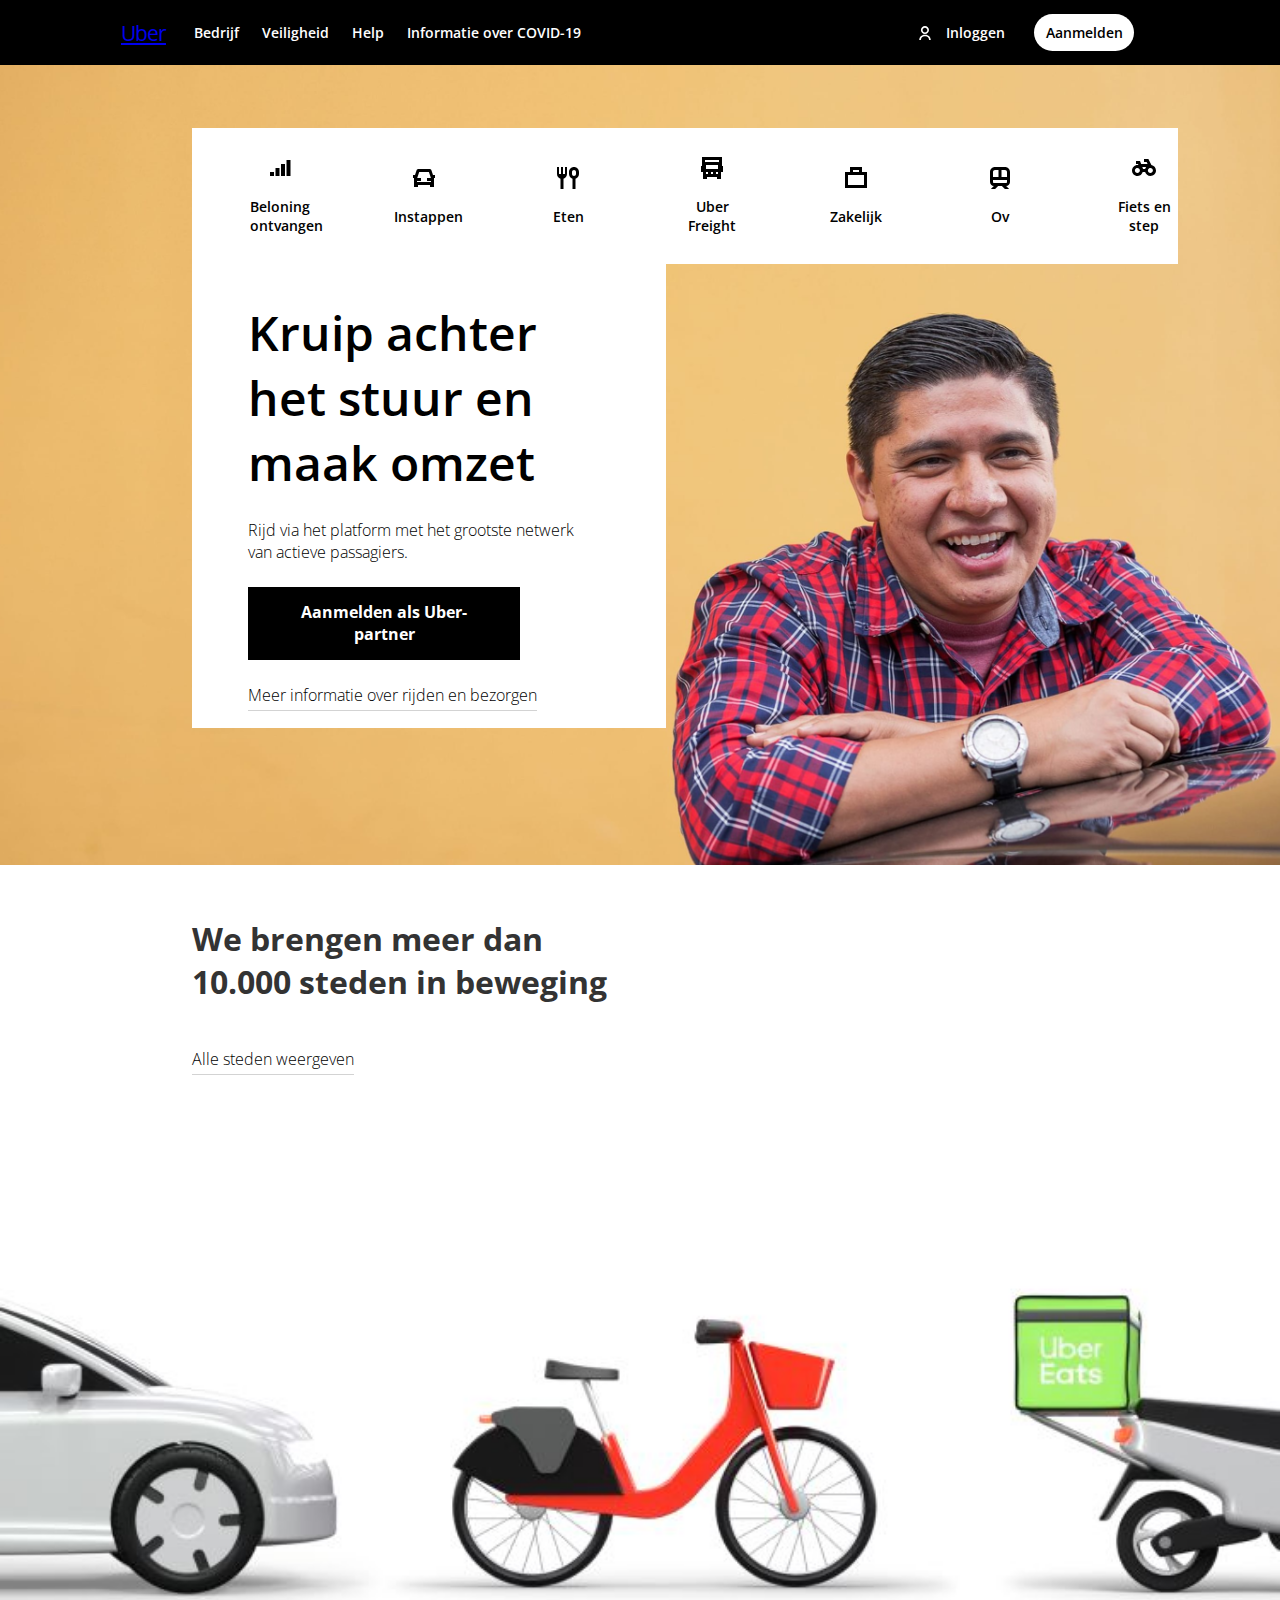
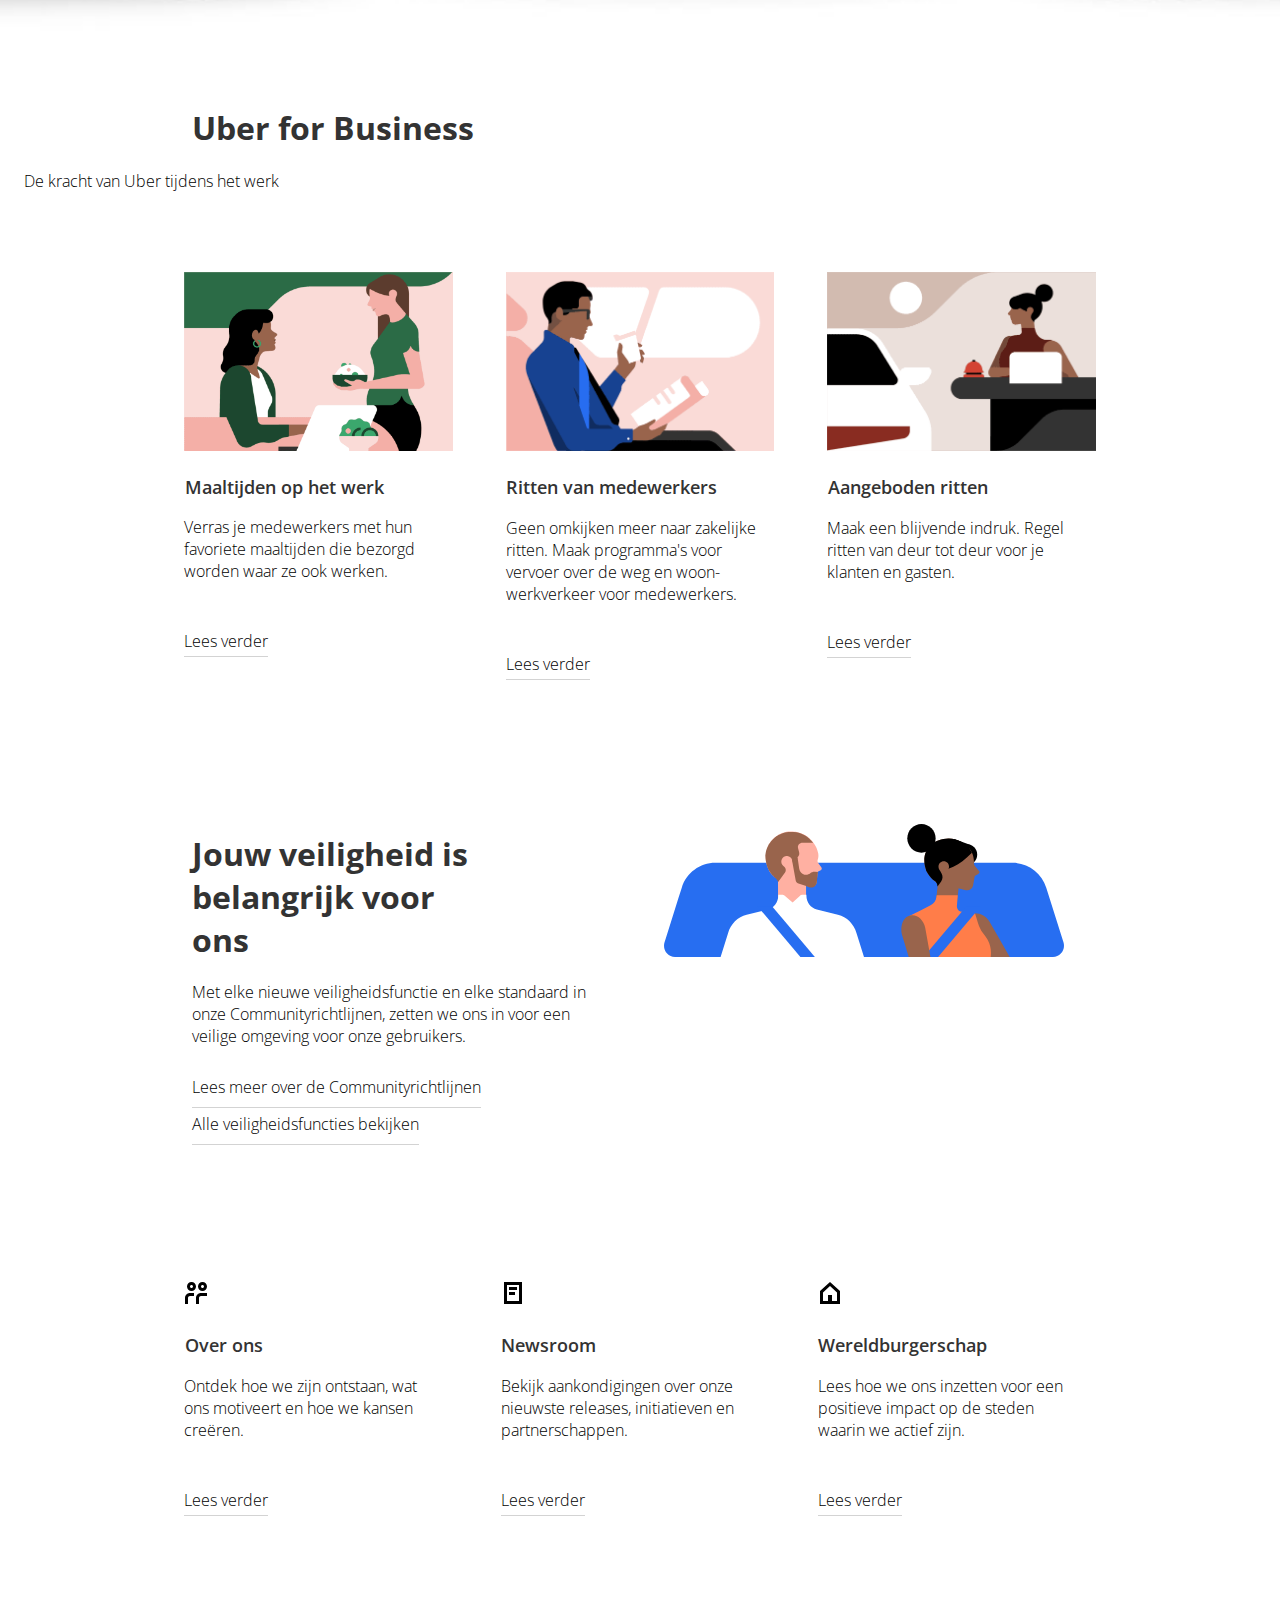
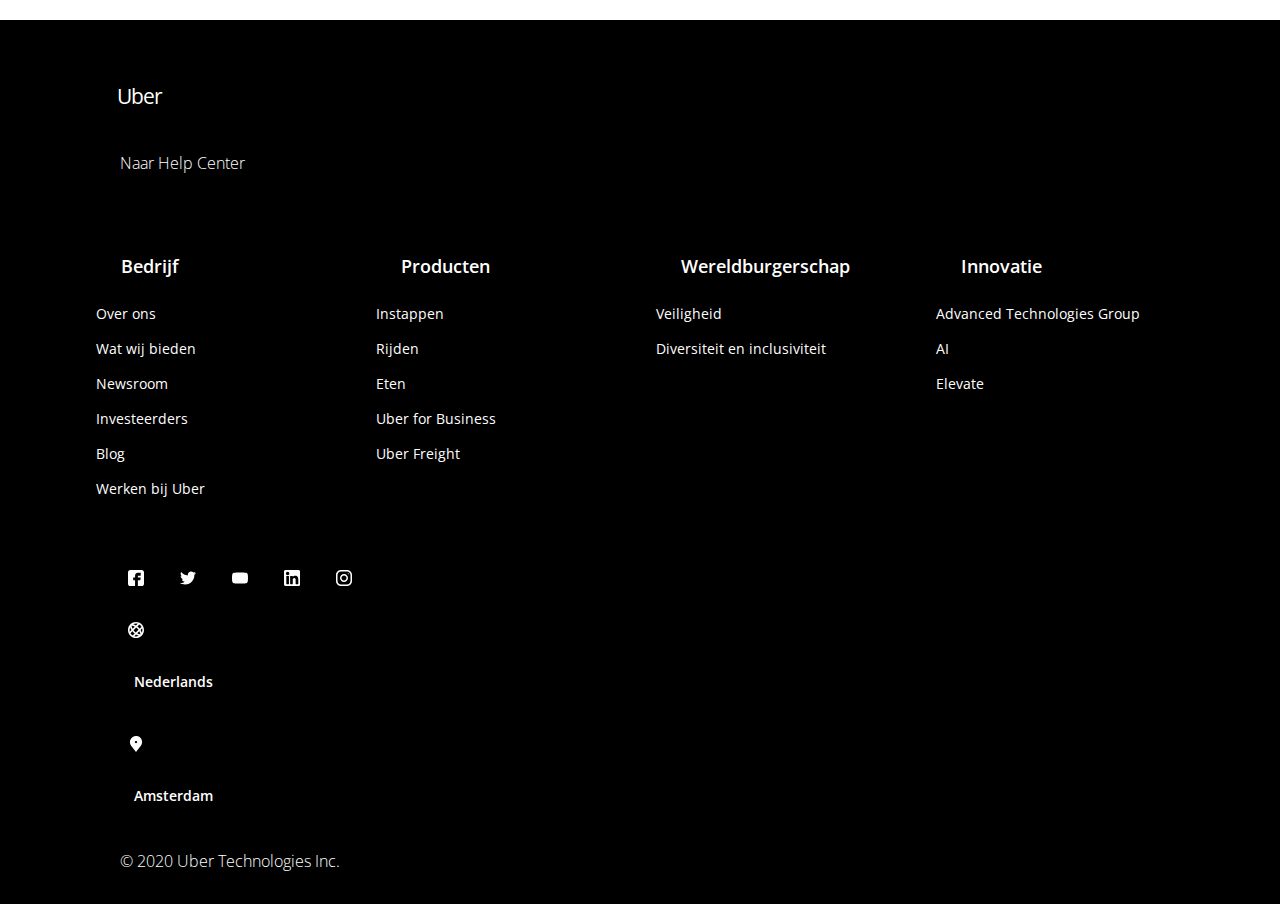
==== commit 084eb4a4: "Add files via upload" ====
--- a/index.html
+++ b/index.html
@@ -16,21 +16,22 @@
 
 <body>
     <nav class="navbar">
-        <div class="logo">Uber</div>
-    
+        <div class="logo"><a href="index.html">Uber</a></div>
+
         <a href="url" class="toggle-button">
             <span class="bar"></span>
             <span class="bar"></span>
         </a>
         <div class="navbar-links">
             <ul>
-                <li><a href="#">Bedrijf</a></li>
-                <li><a href="#">Veiligheid</a></li>
-                <li><a href="#">Help</a></li>
-                <li><a href="#">Informatie over COVID-19</a></li>
+                <li><a href="url">Bedrijf</a></li>
+                <li><a href="url">Veiligheid</a></li>
+                <li><a href="url">Help</a></li>
+                <li><a href="url">Informatie over COVID-19</a></li>
             </ul>
         </div>
-        <img id="profiel" src="images/uber-user.svg" alt="Profiel"><p>Inloggen</p>
+        <img id="profiel" src="images/uber-user.svg" alt="Profiel">
+        <p>Inloggen</p>
         <a href="url" id="aanmelden">Aanmelden</a>
     </nav>
 
@@ -74,7 +75,7 @@
         <img src="images/uberpic2.jpg" alt="Uber Product">
     </section>
 
-    <section>
+    <section class="uber-kracht">
         <h2>Uber for Business</h2>
         <p>De kracht van Uber tijdens het werk</p>
     </section>
@@ -104,43 +105,43 @@
 
     <section class="veiligheid">
         <article>
-        <img src="images/veiligheid.svg" alt="Veiligheid">
-        </article>
-        
-        <article>
-        <h2>Jouw veiligheid is belangrijk voor ons</h2>
-        <p>Met elke nieuwe veiligheidsfunctie en elke standaard in onze Communityrichtlijnen, zetten we ons in voor een veilige omgeving voor onze gebruikers.</p>
-        <a class="meerinfo" href="url">Lees meer over de Communityrichtlijnen</a>
-        <a class="meerinfo" href="url">Alle veiligheidsfuncties bekijken</a>
+            <img src="images/veiligheid.svg" alt="Veiligheid">
+        </article>
+
+        <article>
+            <h2>Jouw veiligheid is belangrijk voor ons</h2>
+            <p>Met elke nieuwe veiligheidsfunctie en elke standaard in onze Communityrichtlijnen, zetten we ons in voor een veilige omgeving voor onze gebruikers.</p>
+            <a class="meerinfo" href="url">Lees meer over de Communityrichtlijnen</a>
+            <a class="meerinfo" href="url">Alle veiligheidsfuncties bekijken</a>
         </article>
     </section>
 
     <section class="prefooter-row">
         <article class="prefooter-column">
-        <img src="images/person-multiple-outlined.svg" alt="Over ons">
-        <h3>Over ons</h3>
-        <p>Ontdek hoe we zijn ontstaan, wat ons motiveert en hoe we kansen creëren.</p>
-        <a class="meerinfo" href="about.html">Lees verder</a>
-        </article>    
-        
+            <img src="images/person-multiple-outlined.svg" alt="Over ons">
+            <h3>Over ons</h3>
+            <p>Ontdek hoe we zijn ontstaan, wat ons motiveert en hoe we kansen creëren.</p>
+            <a class="meerinfo" href="about.html">Lees verder</a>
+        </article>
+
         <article class="prefooter-column">
-        <img src="images/document-outlined.svg" alt="Newsroom">
-        <h3>Newsroom</h3>
-        <p>Bekijk aankondigingen over onze nieuwste releases, initiatieven en partnerschappen.</p>
-        <a class="meerinfo" href="url">Lees verder</a>
-        </article>
-        
+            <img src="images/document-outlined.svg" alt="Newsroom">
+            <h3>Newsroom</h3>
+            <p>Bekijk aankondigingen over onze nieuwste releases, initiatieven en partnerschappen.</p>
+            <a class="meerinfo" href="url">Lees verder</a>
+        </article>
+
         <article class="prefooter-column">
-        <img src="images/home-outlined.svg" alt="Wereldburgerschap">
-        <h3>Wereldburgerschap</h3>
-        <p>Lees hoe we ons inzetten voor een positieve impact op de steden waarin we actief zijn.</p>
-        <a class="meerinfo" href="url">Lees verder</a>
-        </article>    
+            <img src="images/home-outlined.svg" alt="Wereldburgerschap">
+            <h3>Wereldburgerschap</h3>
+            <p>Lees hoe we ons inzetten voor een positieve impact op de steden waarin we actief zijn.</p>
+            <a class="meerinfo" href="url">Lees verder</a>
+        </article>
     </section>
 
     <footer>
         <div class="footer-logo">Uber</div>
-        
+
         <p>Naar Help Center</p>
 
         <section class="footer-row">
@@ -173,26 +174,30 @@
                 <li><a href="url">Elevate</a></li>
             </article>
         </section>
-        
+
         <section class="social-media">
-        <article> 
-        <img src="images/uber-facebook.svg" alt="Facebook">
-        <img src="images/uber-twitter.svg" alt="Twitter">
-        <img src="images/uber-youtube.svg" alt="Youtube">
-        <img src="images/uber-linkedin.svg" alt="LinkedIn">
-        <img src="images/uber-instagram.svg" alt="Instagram">
-        </article>
-        
-        
-        <article>
-        <img src="images/uber-globe.svg" alt="Facebook"><p>Nederlands</p>
-        <img src="images/uber-location.svg" alt="Twitter"><p>Amsterdam</p>
-        </article>
+            <article>
+                <img src="images/uber-facebook.svg" alt="Facebook">
+                <img src="images/uber-twitter.svg" alt="Twitter">
+                <img src="images/uber-youtube.svg" alt="Youtube">
+                <img src="images/uber-linkedin.svg" alt="LinkedIn">
+                <img src="images/uber-instagram.svg" alt="Instagram">
+            </article>
+
+
+            <article>
+                <img src="images/uber-globe.svg" alt="Facebook">
+                <p>Nederlands</p>
+                <img src="images/uber-location.svg" alt="Twitter">
+                <p>Amsterdam</p>
+            </article>
         </section>
-        
+
+        <p class="bottom-page">© 2020 Uber Technologies Inc.</p>
+
     </footer>
 
     <script src="scripts/script.js"></script>
 </body>
 
-</html>+</html>
--- a/styles/style.css
+++ b/styles/style.css
@@ -17,6 +17,7 @@
 
 .navbar {
     padding-left: 6em;
+    padding-right: 6em;
     display: flex;
     position: relative;
     align-items: center;
@@ -24,7 +25,7 @@
     color: white;
 }
 
-.brand-title {
+.logo {
     font-size: 1.3em;
     margin: .8em .8em .8em 1.2em;
     font-family: 'Open Sans', sans-serif;
@@ -50,7 +51,7 @@
     display: block;
     text-decoration: none;
     color: white;
-    padding: 1em;
+    padding: .6em .8em .6em .8em;
     font-family: 'Open Sans', sans-serif;
     font-size: 0.9em;
     font-weight: 600;
@@ -61,11 +62,18 @@
     border-radius: 30px;
 }
 
+.navbar p {
+    text-decoration: none;
+    color: white;
+    padding: 1em;
+    font-family: 'Open Sans', sans-serif;
+    font-size: 0.9em;
+    font-weight: 600;
+}
+
 .toggle-button {
-    position: absolute;
-    top: 1.6em;
-    right: 1.2em;
-    display: none;
+    order: 2;
+    margin: 1.7em 1.3em 1.6em 1em;
     flex-direction: column;
     justify-content: space-between;
     width: 13px;
@@ -80,7 +88,6 @@
 
 @media (max-width: 800px) {
     .navbar {
-        flex-direction: column;
         align-items: flex-start;
         padding-left: 0;
     }
@@ -102,10 +109,14 @@
 
     }
 
-
+    .navbar p {
+        display: none;
+    }
+    
+    
     .navbar-links ul li a {
         margin: 0;
-        padding: 0.5em 0.75em;
+        padding: .5em .75em;
         font-family: 'Open Sans', sans-serif;
         text-decoration: none;
         font-size: 1.8em;
@@ -121,21 +132,25 @@
 }
 
 #profiel {
+    margin: 1.5em 0 1.5em auto;
     display: flex;
-    width: 16px;
-    float: right;
+    width: 14px;
 }
 
 #aanmelden {
-    margin: 0;
-    padding: .5em 1em;
+    margin: 1em 0 1em 1em;
+    padding: .6em .8em .6em .8em;
     background-color: white;
     border-radius: 30px;
     text-decoration: none;
     color: black;
     font-family: 'Open Sans', sans-serif;
-    font-size: 0.9em;
-    font-weight: 600;
+    font-size: .9em;
+    font-weight: 600;
+}
+
+#aanmelden:hover {
+    background-color: lightgrey;
 }
 
 .slider {
@@ -162,7 +177,7 @@
     color: black;
     font-family: 'Open Sans', sans-serif;
     text-decoration: none;
-    font-size: 0.9em;
+    font-size: .9em;
     font-weight: 600;
     border: none;
     background: none;
@@ -170,31 +185,11 @@
 
 }
 
-.slider div button:focus {
-    border-bottom: 2px solid;
-    color: black;
-    line-height: 2em;
-}
-
-
-
 .slider img {
     width: 18px;
     margin: 1em;
 }
 
-
-a button {
-    padding: 0.7em 1em;
-    background-color: white;
-    border: none;
-    border-radius: 50px;
-    cursor: pointer;
-    transition: all 0.3s ease 0s;
-    font-family: 'Open Sans', sans-serif;
-    font-weight: Bold;
-}
-
 a button:hover {
     background-color: lightgrey;
 }
@@ -213,7 +208,7 @@
 h1 {
     color: black;
     margin: 0;
-    padding: 0.75em 0.75em;
+    padding: .75em .75em;
     font-family: 'Open Sans', sans-serif;
     text-decoration: none;
     font-size: 2.1em;
@@ -224,7 +219,7 @@
     width: 90%;
     color: #333333;
     margin: 0;
-    padding: 0.75em 0.75em 0.65em 0.9em;
+    padding: .75em .75em .65em .9em;
     font-family: 'Open Sans', sans-serif;
     text-decoration: none;
     font-size: 1.7em;
@@ -235,7 +230,7 @@
 
 h3 {
     margin: 0;
-    padding: 0 0 0.5em 1.5em;
+    padding: 0 0 1em 1.4em;
     color: #333333;
     font-family: 'Open Sans', sans-serif;
     text-decoration: none;
@@ -246,15 +241,16 @@
 
 
 .meerinfo {
-    margin: 1em;
-    padding-left: .5em;
-    padding-bottom: 1.5em;
+    margin: 1.5em;
+    padding-bottom: 4px;
     font-family: 'Open Sans', sans-serif;
     text-decoration: none;
     font-size: 1em;
     font-weight: 300;
     max-width: 90%;
     color: black;
+    display: table;
+    border-bottom: 1px solid lightgray;
 }
 
 .meerinfo a {
@@ -262,14 +258,16 @@
 }
 
 .meerinfo1 {
-    margin: 0;
-    padding-left: 1.5em;
+    padding-bottom: 4px;
+    margin-left: 1.5em;
     font-family: 'Open Sans', sans-serif;
     text-decoration: none;
     font-size: 1em;
     font-weight: 300;
     max-width: 90%;
     color: black;
+    display: table;
+    border-bottom: 1px solid lightgray;
 }
 
 
@@ -278,7 +276,7 @@
     color: white;
     width: 17em;
     padding: 0.9em 1.8em;
-    margin: 0 15em 1.5em 1.5em;
+    margin: 0 1.5em 1.5em 1.5em;
     background-color: black;
     border: none;
     cursor: pointer;
@@ -312,7 +310,7 @@
         padding-left: 1em;
         height: 8.5em;
         position: absolute;
-        width: 80%;
+        width: 77%;
         left: 12em;
         top: 8em;
         background-color: white;
@@ -375,8 +373,9 @@
     }
 
     .stadimage a {
+        margin-left: 12em;
         position: absolute;
-        padding: 0 2em 2em 11em;
+        padding-bottom: 4px;
     }
 
     h2 {
@@ -397,6 +396,10 @@
     .uber-business p {
         padding-left: 1.5em;
     }
+    
+    .uber-business article {
+        width: 33%;
+    }
 }
 
 .uber-business img{
@@ -409,14 +412,45 @@
 
 }
 
-.business img {
+.veiligheid img {
     margin: 0;
     padding: 1.5em;
     width: 100%;
-    display: flex;
     align-items: center;
     text-align: center;
 
+}
+
+@media (min-width: 1000px) {
+    .veiligheid {
+        display: flex;
+        justify-content: space-between;
+        padding: 5em 12em 1em 12em;
+    }
+    
+    .veiligheid article {
+        width: 50%;
+    }
+    
+    .veiligheid h2  {
+        padding-left: 0;
+        max-width: 10em;
+    }
+    
+    .veiligheid p {
+        padding-left: 0;
+    }
+    
+    .veiligheid a.meerinfo {
+        margin: 0;
+        padding-left: 0;
+        line-height: 2em;
+    }
+    
+  
+    .veiligheid article:nth-of-type(1){
+    order: 2;
+    }
 }
 
 
@@ -456,50 +490,48 @@
 
 .linksonder img {
     width: 100%;
-    height: 65vh;
+    height: 30em;
     object-fit: cover;
 }
 
-.linksmidden {
+.dara-ceo {
     position: relative;
     margin: 0;
     padding: 0;
 }
 
 
-.linksmidden h1 {
+.dara-ceo h1 {
     position: absolute;
-    left: 0;
-    top: 2em;
-    color: white;
-    margin: 0;
-    padding: 1.4em 0.75em;
-}
-
-.linksmidden img {
-    width: 100%;
-    height: 65vh;
+    color: white;
+    margin: 0;
+    padding: 3em 0 0 .75em;
+}
+
+.dara-ceo img {
+    width: 100%;
+    height: 30em;
     object-fit: cover;
 }
 
-.linksmidden p {
+.dara-ceo p {
     width: 90%;
     left: 0;
-    top: 14em;
+    top: 13em;
     position: absolute;
     color: white;
 }
 
-.linksmidden button {
+.dara-ceo button {
     color: black;
     position: absolute;
     left: 0;
-    top: 20em;
+    top: 19em;
     padding: 0.9em 1.8em;
     margin: 0 0 1.5em 1.5em;
     background-color: white;
     border: none;
-    border-radius: 0px;
+    border-radius: 0;
     cursor: pointer;
     transition: all 0.5s ease 0s;
     font-family: 'Open Sans', sans-serif;
@@ -524,8 +556,8 @@
 
 @media (min-width: 1000px) {
     .prefooter-row {
-        padding-right: 6em;
-        padding-left: 6em;
+        padding-right: 10em;
+        padding-left: 10em;
     }
     
     .prefooter-column {
@@ -568,7 +600,6 @@
 
 footer h3 {
     margin: 0;
-    padding: 0 0 0.5em 1.5em;
     color: white;
     font-family: 'Open Sans', sans-serif;
     text-decoration: none;
@@ -579,7 +610,6 @@
 
 
 footer a {
-    padding-left: .3em;
     text-decoration: none;
     color: white;
     font-family: 'Open Sans', sans-serif;
@@ -596,13 +626,8 @@
     padding-bottom: .5em;
 }
 
-footer section {
-    padding: 3em 0 3em 1em;
-}
 
 footer section img {
-    fill: #ffffff;
-    float: left;
     width: 16px;
     margin: 1em;
 }
@@ -615,6 +640,12 @@
     font-size: 0.9em;
     font-weight: 600;
 }
+
+.social-media {
+    padding-top: 2em;
+    padding-left: 1em;
+}
+
 
 @media (min-width: 1000px) {
     footer {
@@ -634,11 +665,8 @@
         clear: both;
     }
     
-    .footer-logo {
-    padding: 3em 0 2em 2em;
-    }
-    
-    footer p {
-        padding: 0 0 2em 2.5em;
+    
+    footer h3 {
+        padding-bottom: 1em;
     }
 }